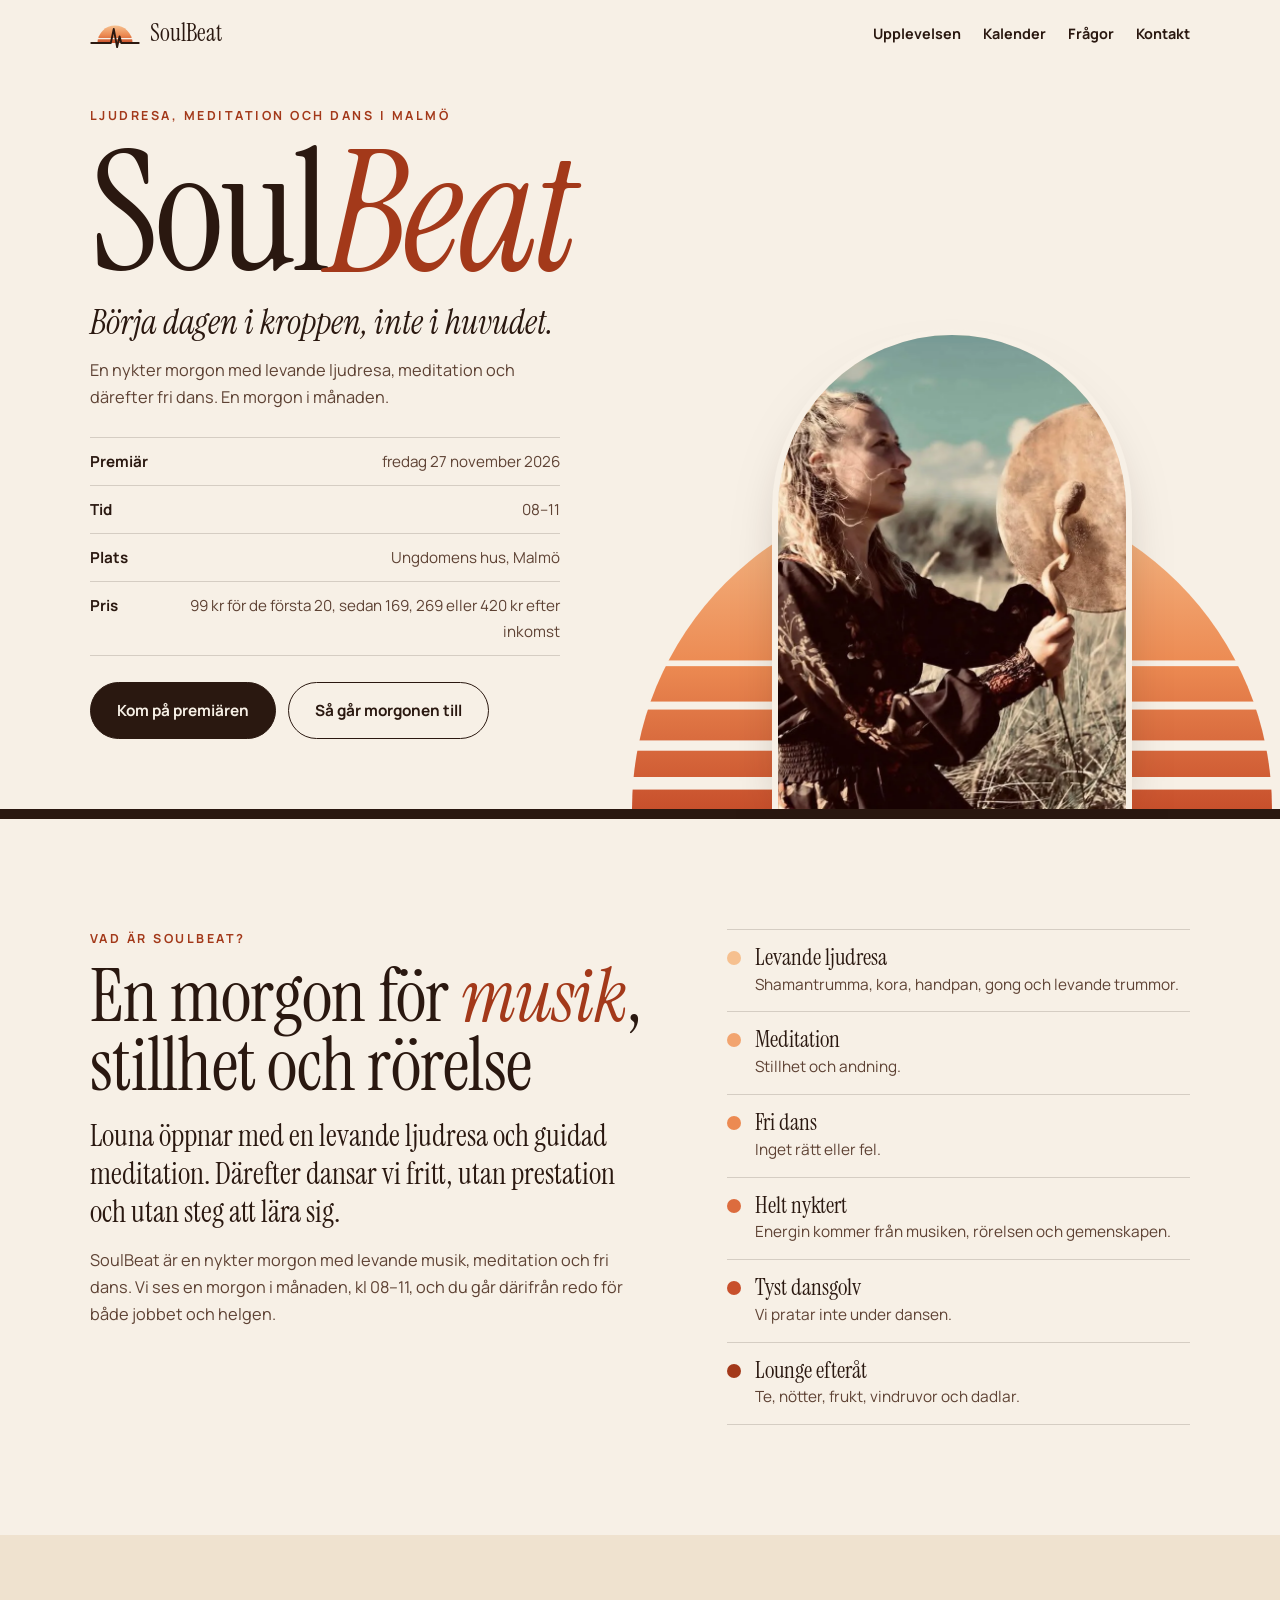
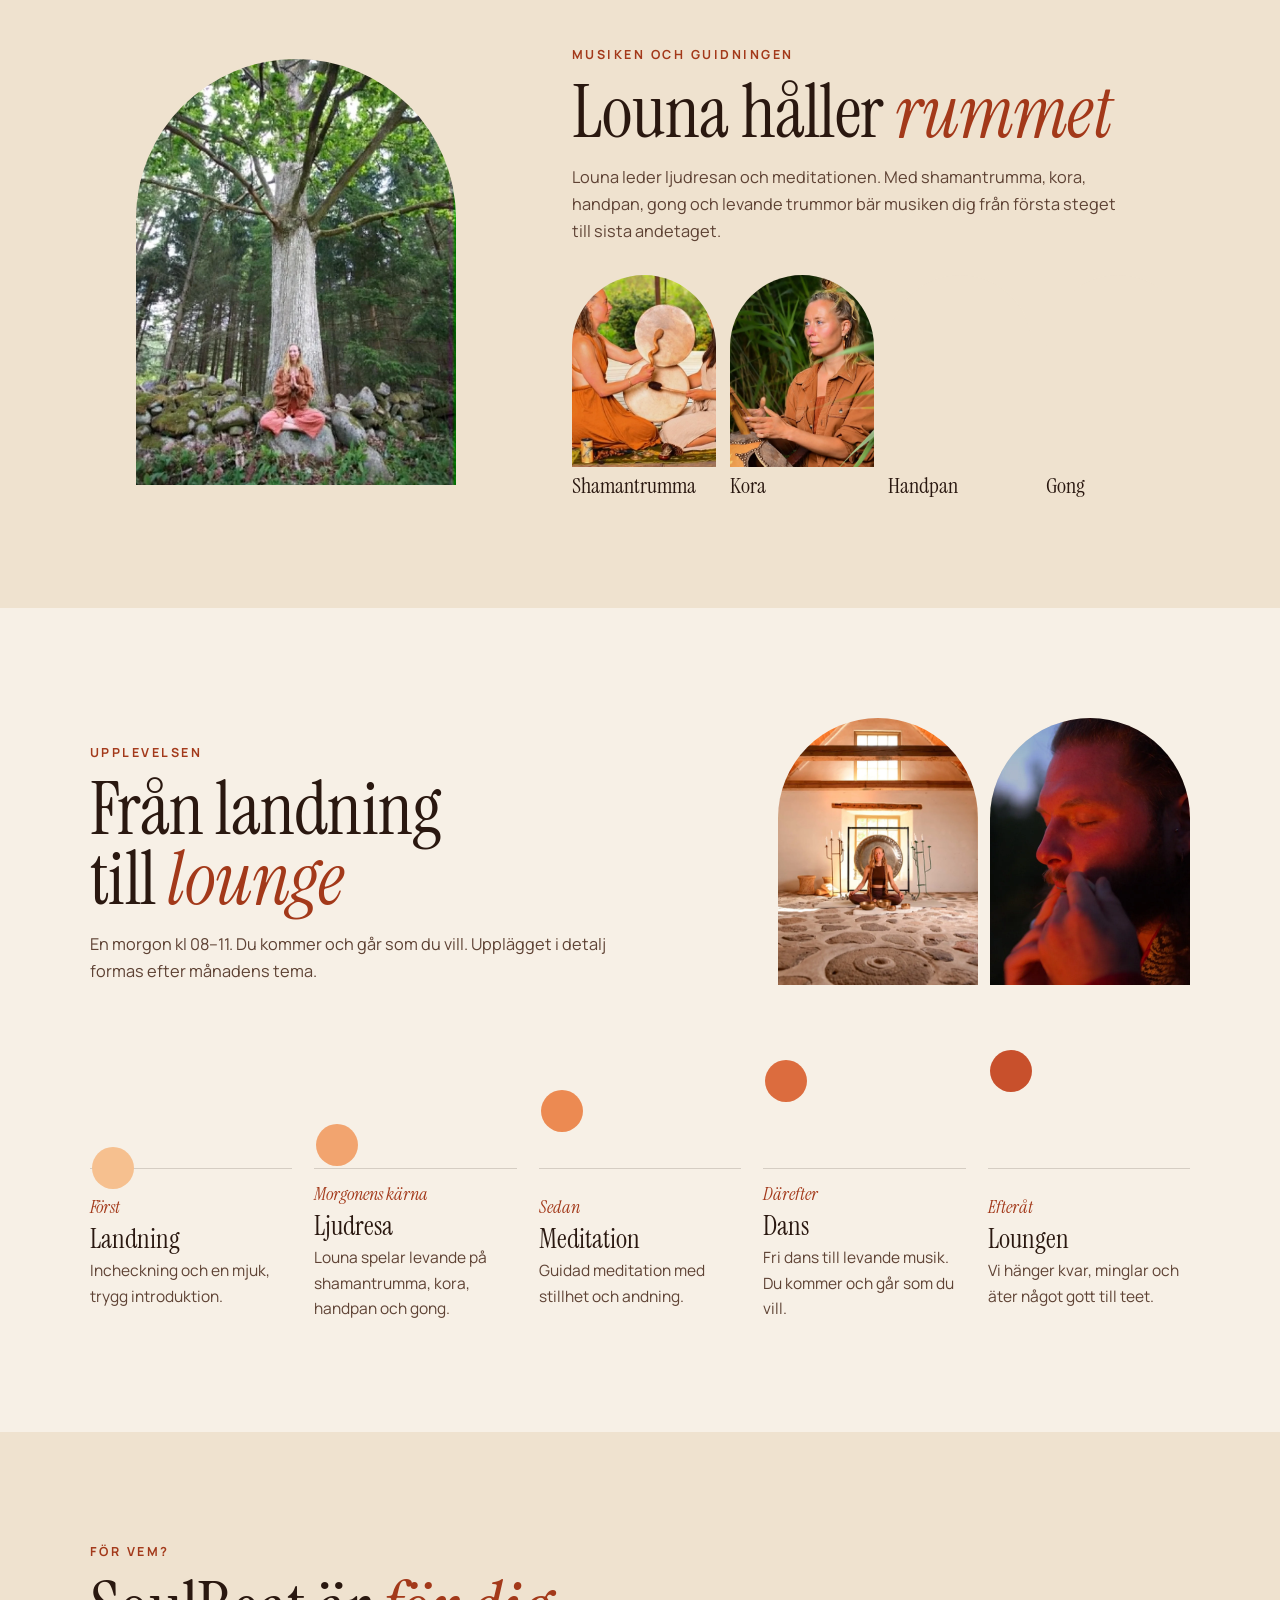
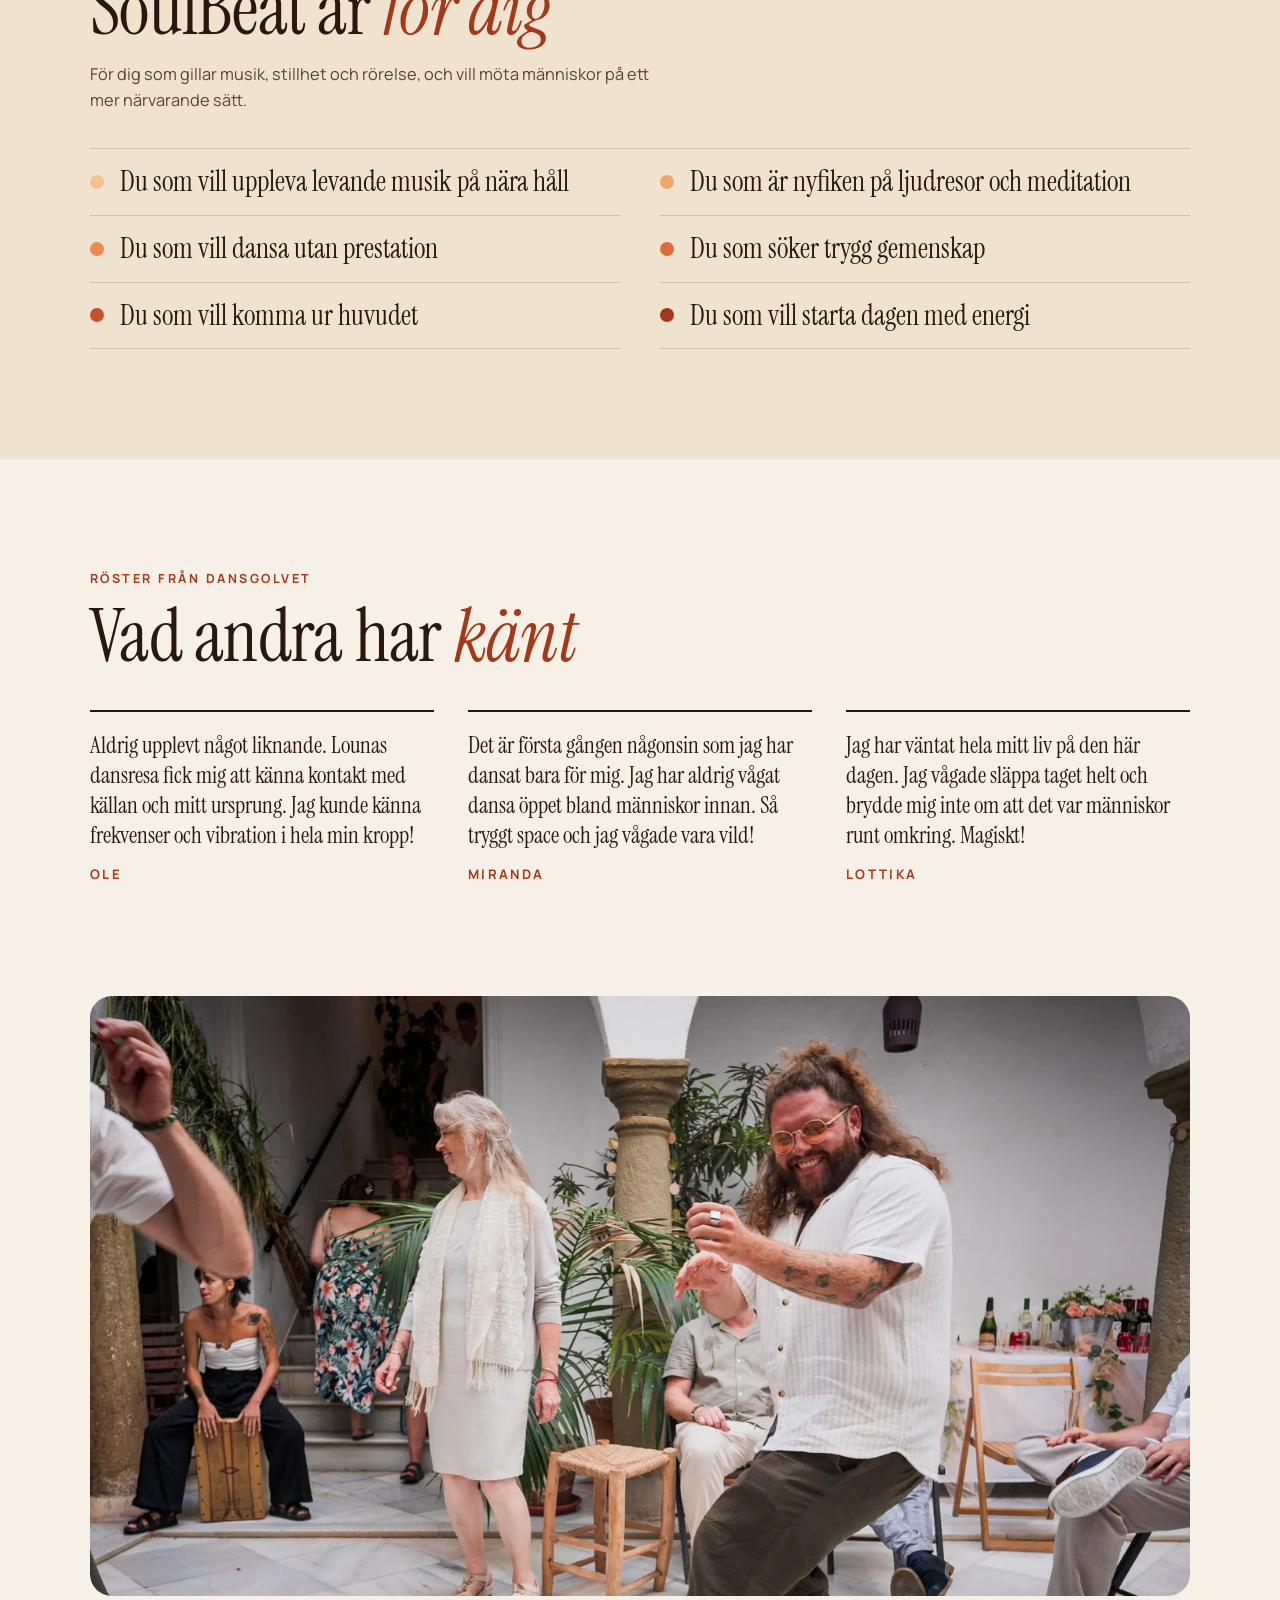
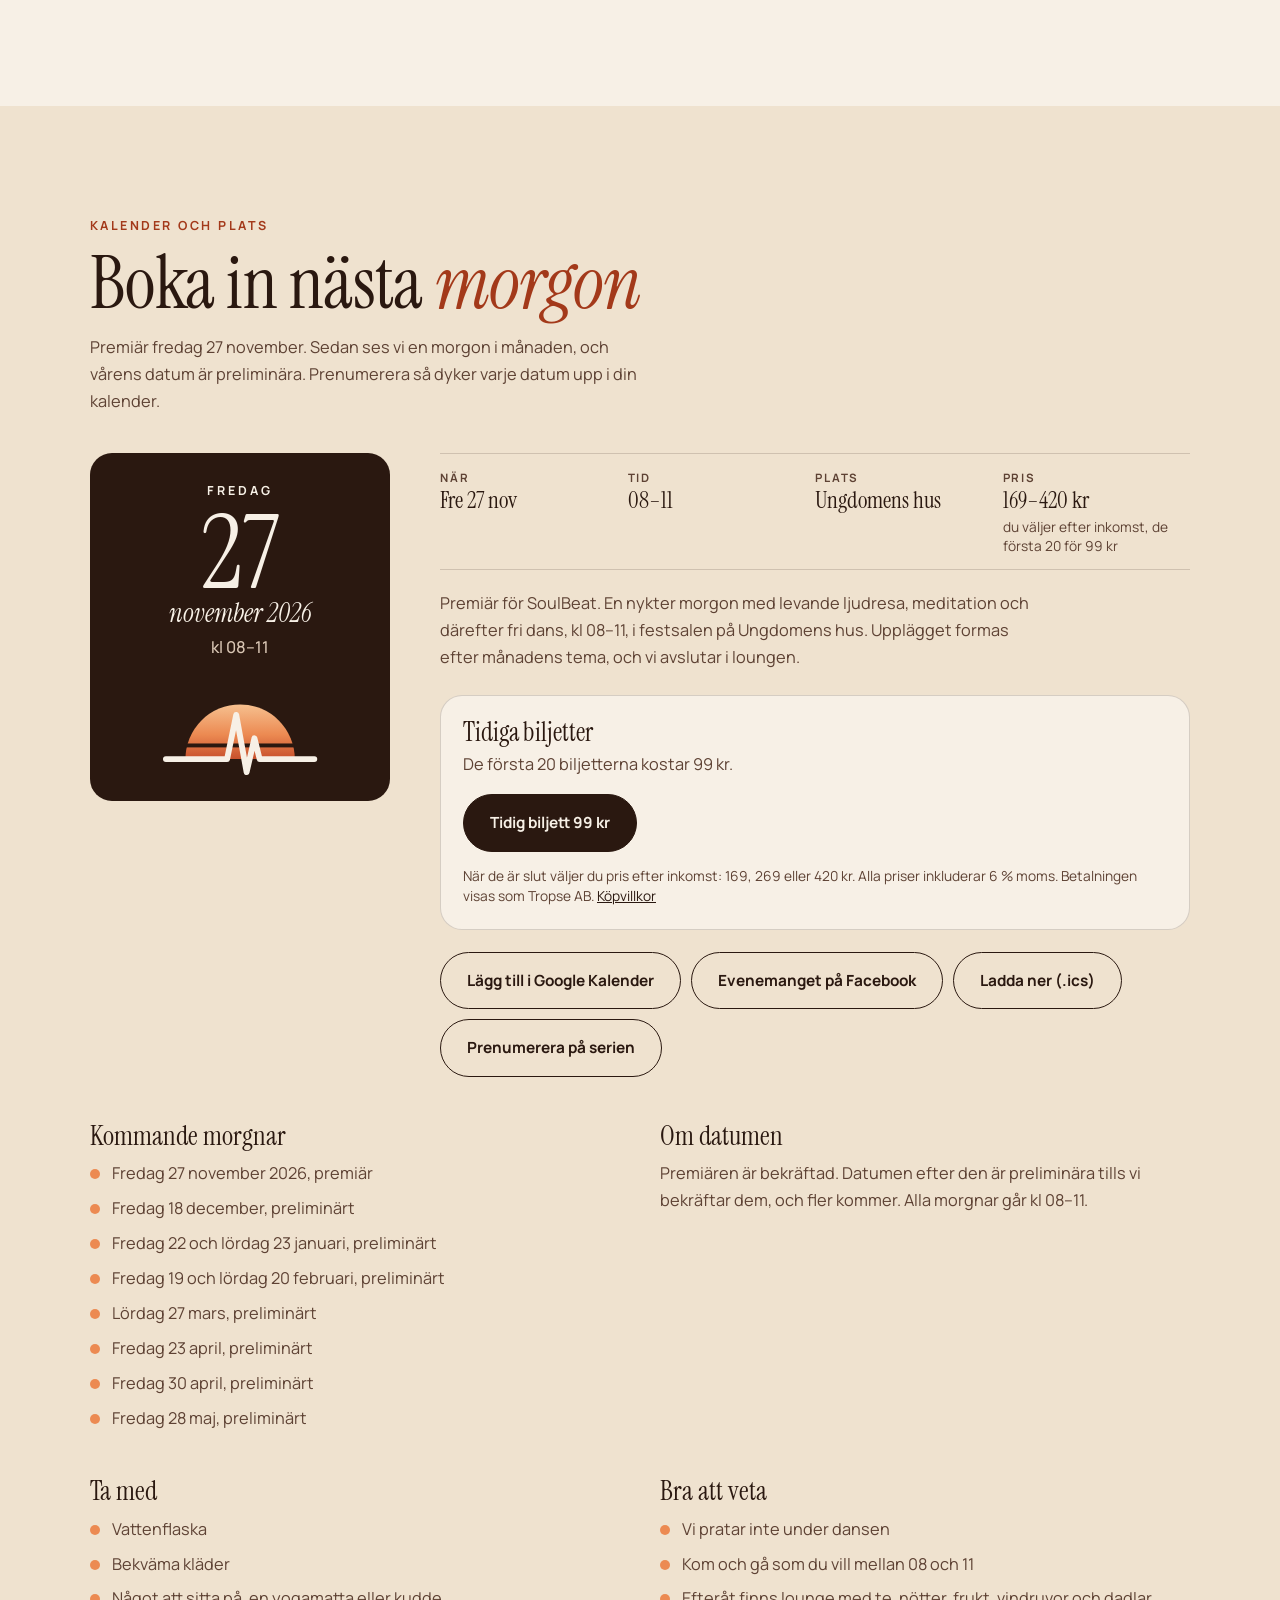
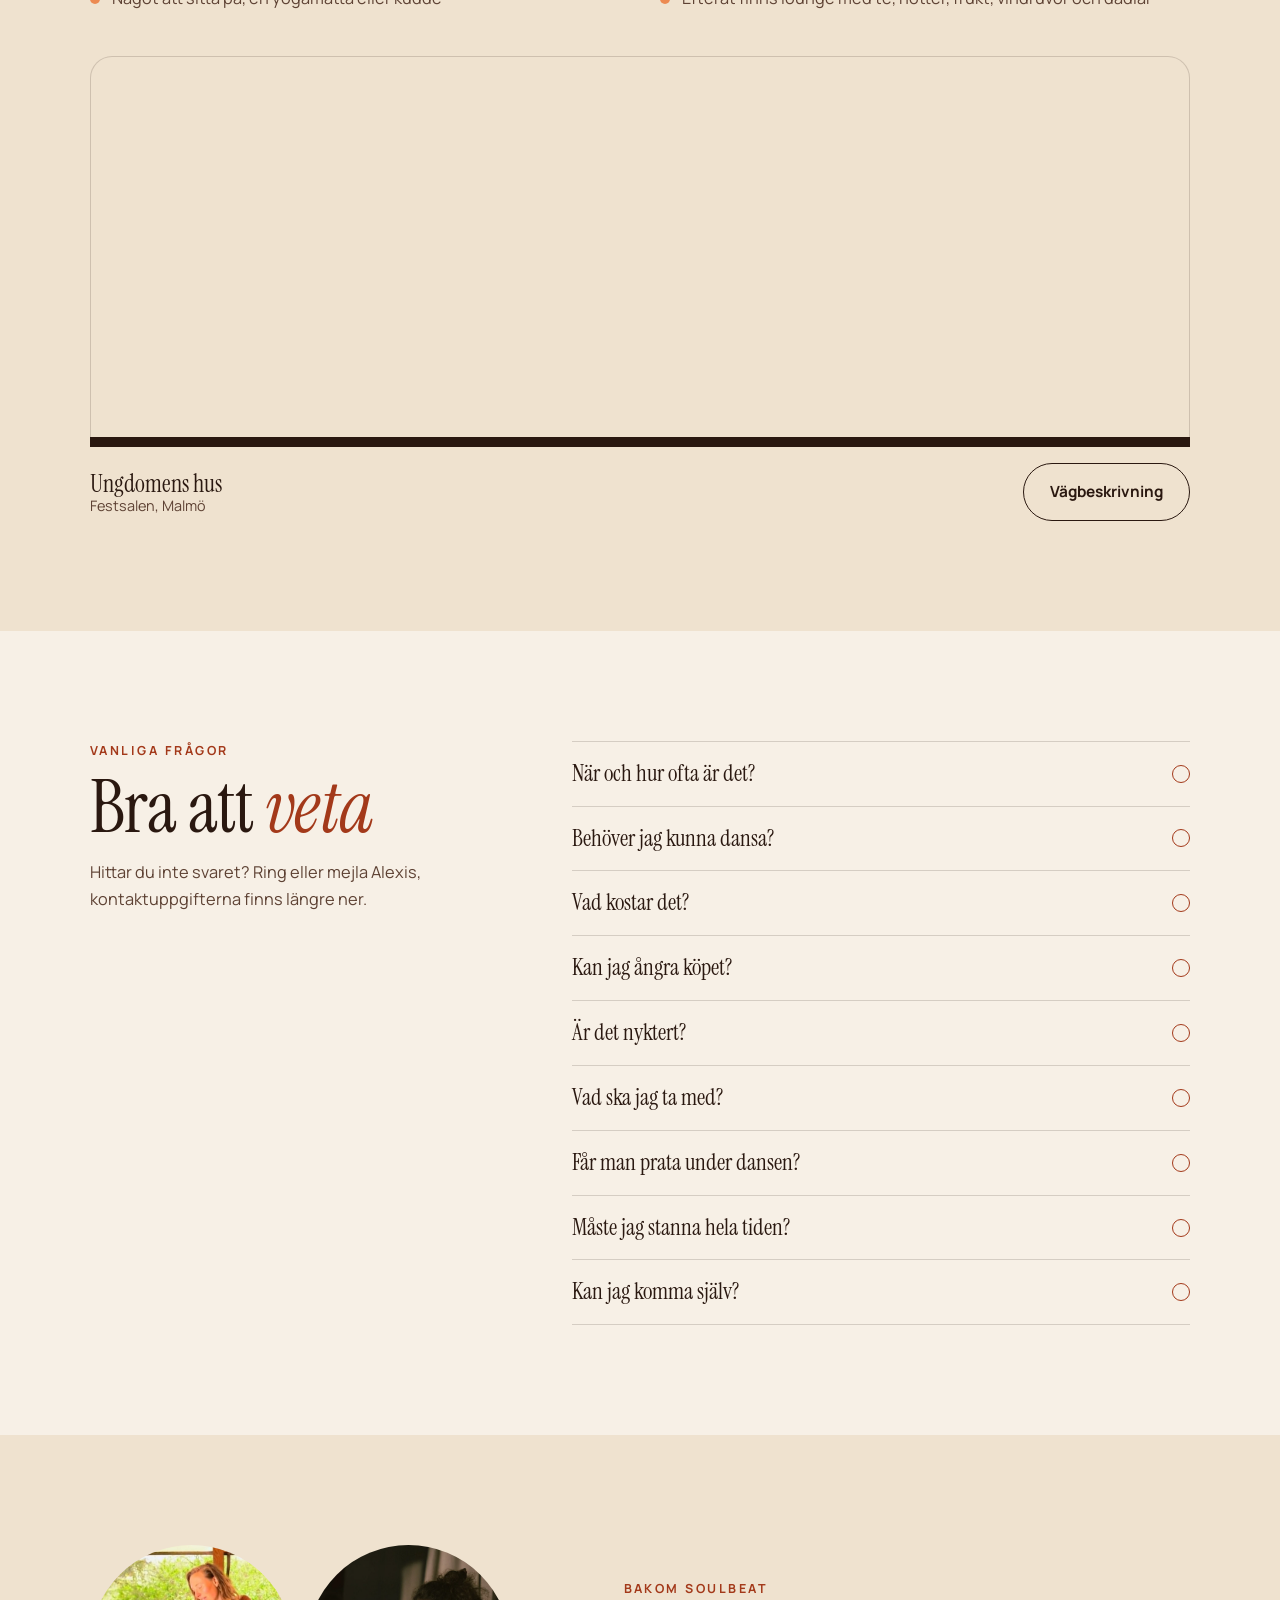
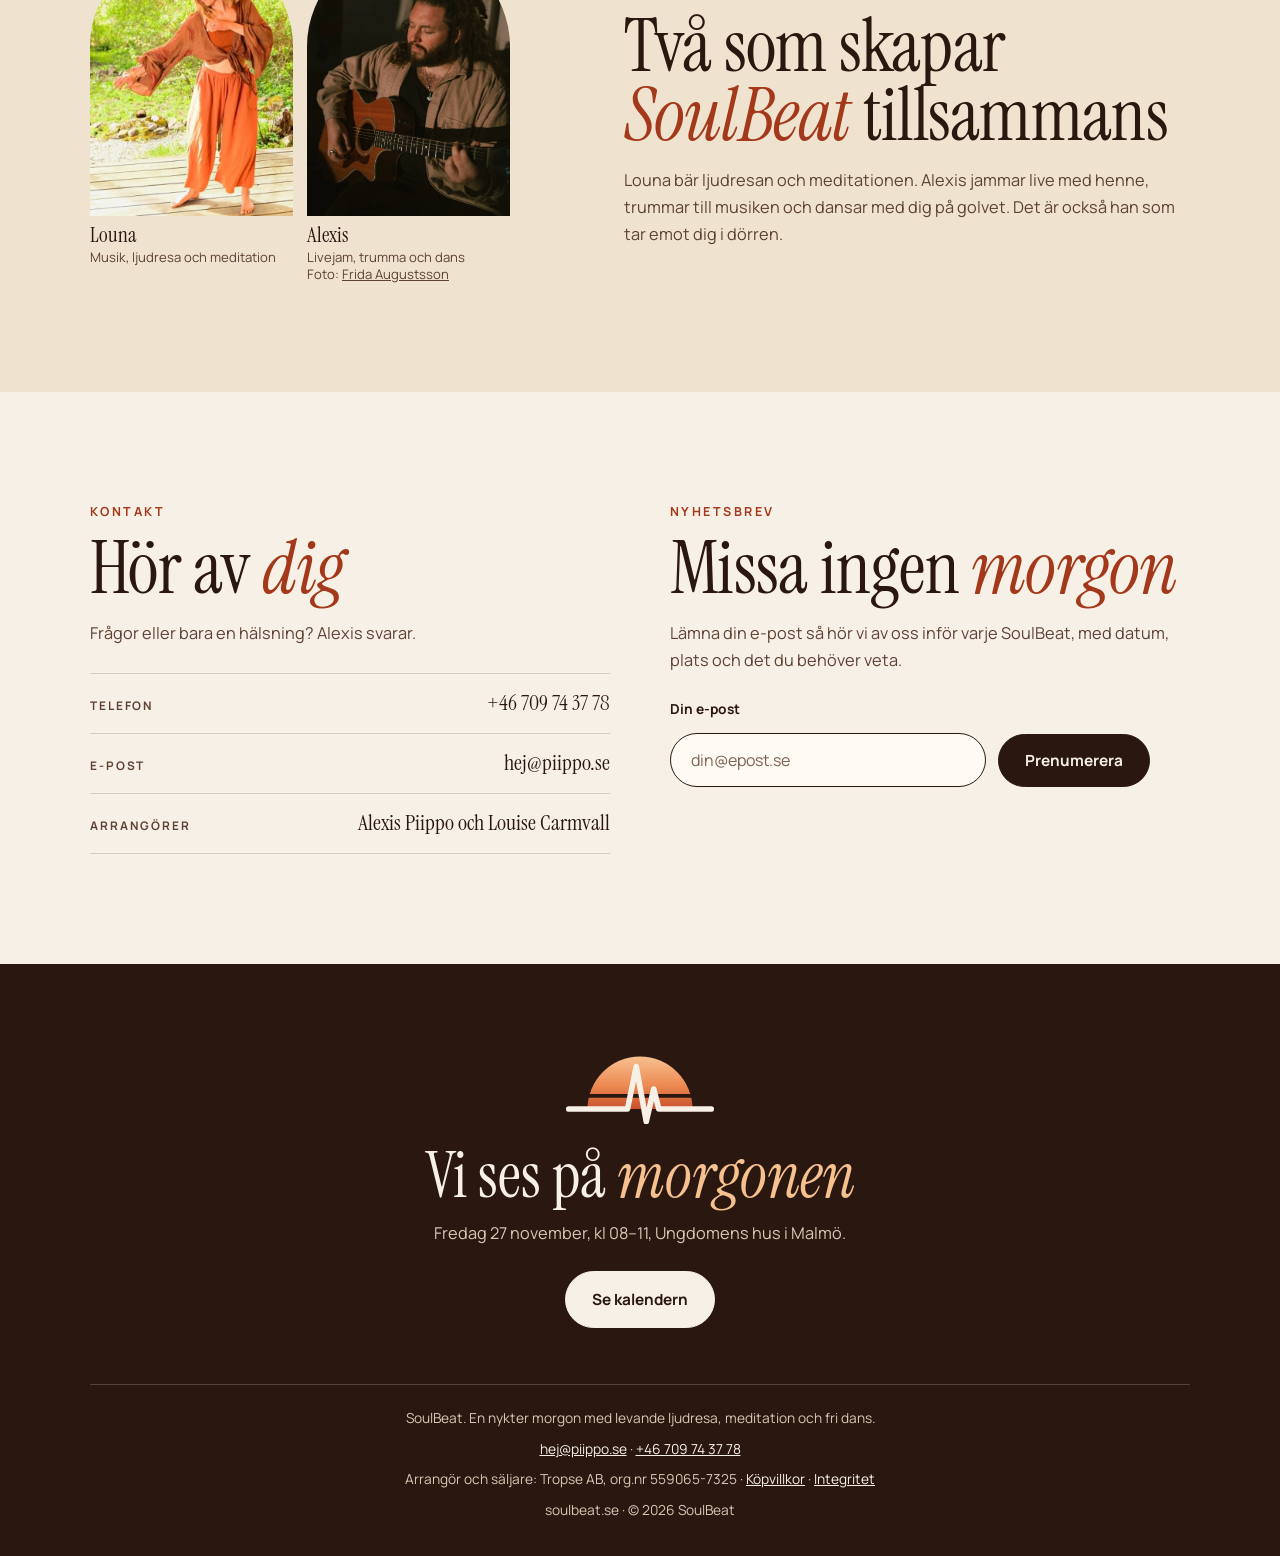
==== index.html @ 3b11e965 "Biljetter: tidig biljett 99 kr i stället för 77 kr, och ankaret #biljetter - Ny Stripe-länk för 99 k" ====
<!DOCTYPE html>
<html lang="sv">
<head>
<meta charset="UTF-8" />
<meta name="viewport" content="width=device-width, initial-scale=1.0" />
<title>SoulBeat – ljudresa, meditation och dans i Malmö</title>
<meta name="description" content="SoulBeat är en nykter morgon på Ungdomens hus i Malmö: en levande ljudresa med Louna, meditation och därefter fri dans. En morgon i månaden, kl 08–11. Premiär fredag 27 november 2026. Du väljer pris efter inkomst." />
<meta property="og:title" content="SoulBeat – ljudresa, meditation och dans i Malmö" />
<meta property="og:description" content="En nykter morgon med levande ljudresa, meditation och därefter fri dans. En morgon i månaden, kl 08–11. Premiär 27 november." />
<meta property="og:type" content="website" />
<meta property="og:url" content="https://soulbeat.se/" />
<meta property="og:locale" content="sv_SE" />
<meta property="og:site_name" content="SoulBeat" />
<meta property="og:image" content="https://soulbeat.se/bilder/og-soulbeat.jpg" />
<meta property="og:image:width" content="960" />
<meta property="og:image:height" content="504" />
<meta property="og:image:alt" content="Louna spelar shamantrumma i ett fält" />
<meta name="twitter:card" content="summary_large_image" />
<meta name="theme-color" content="#f7f0e6" />
<link rel="canonical" href="https://soulbeat.se/" />
<link rel="icon" type="image/svg+xml" href="favicon.svg" />

<link rel="preconnect" href="https://fonts.googleapis.com" />
<link rel="preconnect" href="https://fonts.gstatic.com" crossorigin />
<link href="https://fonts.googleapis.com/css2?family=Instrument+Serif:ital@0;1&family=Manrope:wght@400;500;700&display=swap" rel="stylesheet" />

<style>
  /* =========================================================
     SoulBeat — Gryning. Ljus morgon, solen går upp under förmiddagen.
     Rubriker: Instrument Serif. Brödtext: Manrope. Mobile first.
     Märket "Solpuls": horisonten slår ett hjärtslag upp genom solen.
     Bilder visas aldrig större än de håller (se REDESIGN-BRIEF).
     ========================================================= */
  :root {
    --bg: #f7f0e6;
    --bg-2: #efe2cf;
    --ink: #2a1810;
    --muted: #5e4234;
    --rust: #a3391a;
    --sun-1: #f6c08f;
    --sun-2: #ec8a52;
    --sun-3: #c8502c;
    --cream-on-ink: #f7f0e6;
    --muted-on-ink: #d9c6b4;
    --line: rgba(42,24,16,.16);
    --maxw: 1180px;
  }
  * { box-sizing: border-box; margin: 0; padding: 0; }
  html { -webkit-text-size-adjust: 100%; scroll-behavior: smooth; }
  @media (prefers-reduced-motion: reduce) { html { scroll-behavior: auto; } }
  body { background: var(--bg); color: var(--ink); font-family: "Manrope", system-ui, sans-serif;
    font-size: 1.02rem; line-height: 1.65; -webkit-font-smoothing: antialiased; overflow-x: hidden; }
  img { display: block; max-width: 100%; }
  a { color: inherit; }
  :focus-visible { outline: 2px solid var(--rust); outline-offset: 3px; }
  .wrap { max-width: var(--maxw); margin: 0 auto; padding: 0 20px; }

  .kicker { font-size: .78rem; letter-spacing: .2em; text-transform: uppercase; font-weight: 700; color: var(--rust); }
  .h2 { font-family: "Instrument Serif", Georgia, serif; font-weight: 400; font-size: clamp(2.6rem, 11vw, 4.6rem);
    line-height: .95; letter-spacing: -.01em; margin-top: 12px; }
  .h2 i { color: var(--rust); }
  .lead { color: var(--muted); max-width: 560px; margin-top: 16px; }
  .lead.big { font-family: "Instrument Serif", serif; font-size: clamp(1.45rem, 5.6vw, 1.9rem); line-height: 1.25; color: var(--ink); }
  .pad { padding: 76px 0; }
  .alt { background: var(--bg-2); }
  .nw { white-space: nowrap; }

  .btn { display: inline-flex; align-items: center; justify-content: center; padding: 15px 26px; border-radius: 999px;
    font-weight: 700; font-size: .96rem; text-decoration: none; text-align: center; border: 1.5px solid var(--ink);
    font-family: inherit; cursor: pointer; transition: background .15s ease, color .15s ease; }
  .btn-main { background: var(--ink); color: var(--bg); }
  .btn-main:hover { background: var(--rust); border-color: var(--rust); }
  .btn-line { background: transparent; color: var(--ink); }
  .btn-line:hover { background: var(--bg-2); }
  .alt .btn-line:hover { background: var(--bg); }
  .ctas { display: flex; flex-wrap: wrap; gap: 12px; margin-top: 26px; }

  .arch { border-radius: 999px 999px 0 0; overflow: hidden; background: var(--bg-2); }
  .arch img { width: 100%; height: 100%; object-fit: cover; }
  .sun-dot { display: inline-block; width: 14px; height: 14px; border-radius: 50%; flex: none; background: var(--sun-2); }

  /* ============ NAV ============ */
  .nav { display: flex; align-items: center; justify-content: space-between; gap: 16px; padding: 18px 0; }
  .logo { display: flex; align-items: center; gap: 10px; text-decoration: none; font-family: "Instrument Serif", serif; font-size: 1.5rem; line-height: 1; }
  .logo svg { width: 50px; height: auto; }
  .nav ul { list-style: none; display: flex; gap: 22px; }
  .nav li { display: none; }
  .nav li.keep { display: block; }
  .nav ul a { font-size: .9rem; font-weight: 700; text-decoration: none; border-bottom: 1.5px solid transparent; padding-bottom: 2px; }
  .nav ul a:hover, .nav li.keep a { border-bottom-color: var(--rust); }

  /* ============ HERO ============ */
  .hero { overflow: hidden; }
  .hero-grid { display: grid; gap: 30px; padding: 22px 0 0; }
  .wordmark { font-family: "Instrument Serif", serif; font-weight: 400; font-size: clamp(4.6rem, 24vw, 10.5rem);
    line-height: .86; letter-spacing: -.02em; margin: 14px 0 18px; }
  .wordmark i { color: var(--rust); }
  .tagline { font-family: "Instrument Serif", serif; font-style: italic; font-size: clamp(1.45rem, 6vw, 2.1rem); line-height: 1.2; max-width: 520px; }
  .intro { color: var(--muted); max-width: 470px; margin-top: 14px; }
  .facts { list-style: none; margin-top: 26px; border-top: 1px solid var(--line); max-width: 470px; }
  .facts li { display: flex; justify-content: space-between; gap: 16px; padding: 11px 0; border-bottom: 1px solid var(--line); font-size: .95rem; }
  .facts b { font-weight: 700; }
  .facts span { color: var(--muted); text-align: right; }
  .hero-art { position: relative; display: grid; place-items: end center; padding-top: 10px; }
  .sun { position: absolute; left: 50%; bottom: 0; width: 150%; max-width: 640px; transform: translateX(-50%); }
  .hero-arch { position: relative; width: min(280px, 74%); aspect-ratio: 3/4; border: 6px solid var(--bg); border-bottom: 0;
    box-shadow: 0 30px 60px -30px rgba(42,24,16,.5); }
  .hero-arch img { object-position: 40% 40%; }
  .horizon { height: 10px; background: var(--ink); }

  /* ============ OM ============ */
  .om-grid { display: grid; gap: 34px; }
  .pillars { list-style: none; border-top: 1px solid var(--line); }
  .pillars li { display: flex; gap: 14px; align-items: baseline; padding: 14px 0; border-bottom: 1px solid var(--line); }
  .pillars b { display: block; font-family: "Instrument Serif", serif; font-weight: 400; font-size: 1.45rem; line-height: 1.15; }
  .pillars .t { color: var(--muted); font-size: .96rem; }

  /* ============ LOUNA ============ */
  .louna-grid { display: grid; gap: 34px; align-items: center; }
  .louna-photo { width: min(280px, 78%); aspect-ratio: 3/4; }
  .louna-photo img { object-position: 50% 70%; }
  .instr { list-style: none; display: grid; grid-template-columns: repeat(2, 1fr); gap: 18px 14px; margin-top: 30px; }
  .instr li { display: grid; gap: 8px; align-content: start; }
  .instr .arch { aspect-ratio: 3/4; width: 100%; max-width: 150px; }
  .instr .name { font-family: "Instrument Serif", serif; font-size: 1.35rem; line-height: 1.1; }

  /* ============ UPPLEVELSEN ============ */
  .exp-top { display: grid; gap: 26px; align-items: end; }
  .small-arch { width: 170px; aspect-ratio: 3/4; }
  .exp-photos { display: flex; gap: 12px; align-items: end; }
  .exp-photos .small-arch { width: 150px; }
  .day { list-style: none; margin-top: 44px; }
  .day li { display: grid; grid-template-columns: 58px 1fr; gap: 16px; padding: 18px 0; border-top: 1px solid var(--line); }
  .dot { width: 46px; height: 46px; position: relative; }
  .dot svg { width: 46px; height: 46px; display: block; }
  .step { font-family: "Instrument Serif", serif; font-style: italic; font-size: 1.15rem; color: var(--rust); }
  .day h3 { font-family: "Instrument Serif", serif; font-weight: 400; font-size: 1.7rem; line-height: 1.1; margin: 2px 0 4px; }
  .day p { color: var(--muted); font-size: .97rem; }

  /* ============ FÖR VEM ============ */
  .who { list-style: none; margin-top: 34px; border-top: 1px solid var(--line); }
  .who li { display: flex; align-items: center; gap: 16px; padding: 16px 0; border-bottom: 1px solid var(--line);
    font-family: "Instrument Serif", serif; font-size: clamp(1.35rem, 5.4vw, 1.75rem); line-height: 1.2; }
  .who li:nth-child(1) .sun-dot { background: var(--sun-1); }
  .who li:nth-child(2) .sun-dot { background: #f2a46f; }
  .who li:nth-child(3) .sun-dot { background: var(--sun-2); }
  .who li:nth-child(4) .sun-dot { background: #dc6c3e; }
  .who li:nth-child(5) .sun-dot { background: var(--sun-3); }
  .who li:nth-child(6) .sun-dot { background: var(--rust); }

  /* ============ RÖSTER ============ */
  .quotes { display: grid; gap: 30px; margin-top: 38px; }
  .quote { border-top: 2px solid var(--ink); padding-top: 18px; }
  .quote blockquote { font-family: "Instrument Serif", serif; font-size: 1.45rem; line-height: 1.3; }
  .quote figcaption { margin-top: 14px; font-size: .82rem; font-weight: 700; letter-spacing: .18em; text-transform: uppercase; color: var(--rust); }

  /* ============ BAND (enda skarpa bilden, visas högst 1100 px bred) ============ */
  .band { height: 62vw; max-height: 600px; min-height: 240px; overflow: hidden; border-radius: 22px; margin-bottom: 76px; }
  .band img { width: 100%; height: 100%; object-fit: cover; object-position: 62% 12%; }

  /* ============ KALENDER ============ */
  .cal { display: grid; gap: 28px; margin-top: 38px; }
  .datecard { background: var(--ink); color: var(--cream-on-ink); border-radius: 22px; overflow: hidden;
    padding: 28px 24px 0; text-align: center; }
  .datecard .dow { font-size: .78rem; font-weight: 700; letter-spacing: .24em; text-transform: uppercase; }
  .datecard .day-n { font-family: "Instrument Serif", serif; font-size: 6.4rem; line-height: .9; margin-top: 6px; }
  .datecard .mon { font-family: "Instrument Serif", serif; font-style: italic; font-size: 1.6rem; line-height: 1.1; }
  .datecard .tm { margin-top: 6px; color: var(--muted-on-ink); font-weight: 500; }
  .datecard svg { display: block; width: 62%; max-width: 190px; height: auto; margin: 20px auto 26px; }
  .ev-facts { list-style: none; display: grid; grid-template-columns: 1fr 1fr; border-top: 1px solid var(--line); }
  .ev-facts li { padding: 14px 12px 14px 0; border-bottom: 1px solid var(--line); }
  .ev-facts small { display: block; font-size: .72rem; font-weight: 700; letter-spacing: .16em; text-transform: uppercase; color: var(--muted); }
  .ev-facts strong { font-family: "Instrument Serif", serif; font-weight: 400; font-size: 1.45rem; line-height: 1.15; }
  .ev-facts span { display: block; font-size: .86rem; line-height: 1.35; color: var(--muted); margin-top: 2px; }
  .cal-text { color: var(--muted); margin-top: 20px; max-width: 600px; }
  .cal-actions { display: grid; gap: 10px; margin-top: 22px; }

  /* Biljetter: två färdiga block. Läget styrs av data-biljetter på <body>. */
  body[data-biljetter="tidig"] .tix-ordinarie,
  body[data-biljetter="ordinarie"] .tix-tidig { display: none; }
  .tix { margin-top: 24px; padding: 22px; border-radius: 22px; background: var(--bg); border: 1px solid var(--line); }
  .tix-head { font-family: "Instrument Serif", serif; font-size: 1.6rem; line-height: 1.15; }
  .tix-sub { color: var(--muted); margin-top: 4px; }
  .tix-btns { display: grid; gap: 10px; margin-top: 16px; }
  .tix-note { color: var(--muted); font-size: .86rem; line-height: 1.5; margin-top: 14px; }
  .tix-note a, .faq .tix-note a { color: var(--ink); }
  #biljetter { scroll-margin-top: 16px; }
  .faq .tix { margin: 0 0 20px; max-width: 640px; }
  .faq .tix p { padding: 0; }
  .faq .tix-btns:first-child { margin-top: 0; }
  .bring { display: grid; gap: 26px; margin-top: 44px; }
  .bring h3 { font-family: "Instrument Serif", serif; font-weight: 400; font-size: 1.7rem; line-height: 1.1; margin-bottom: 10px; }
  .bring ul { list-style: none; display: grid; gap: 8px; }
  .bring li { display: flex; gap: 12px; align-items: baseline; color: var(--muted); }
  .bring li .sun-dot { width: 10px; height: 10px; }
  .map { margin-top: 44px; border-radius: 22px 22px 0 0; overflow: hidden; border: 1px solid var(--line); border-bottom: 0; }
  .map iframe { display: block; width: 100%; height: 300px; border: 0; }
  .map-cap { display: flex; flex-wrap: wrap; justify-content: space-between; align-items: center; gap: 14px; padding: 16px 0 0;
    border-top: 10px solid var(--ink); }
  .place { font-family: "Instrument Serif", serif; font-size: 1.5rem; line-height: 1.15; }
  .place small { display: block; font-family: "Manrope", sans-serif; font-size: .9rem; color: var(--muted); }

  /* ============ FAQ ============ */
  .faq { margin-top: 34px; max-width: 780px; border-top: 1px solid var(--line); }
  details { border-bottom: 1px solid var(--line); }
  summary { list-style: none; cursor: pointer; display: flex; justify-content: space-between; align-items: center; gap: 16px;
    padding: 18px 0; font-family: "Instrument Serif", serif; font-size: 1.45rem; line-height: 1.2; }
  summary::-webkit-details-marker { display: none; }
  summary::after { content: ""; flex: none; width: 16px; height: 16px; border-radius: 50%; border: 1.5px solid var(--rust);
    transition: background .15s ease; }
  details[open] summary::after { background: var(--sun-2); border-color: var(--sun-2); }
  details p { color: var(--muted); padding: 0 0 20px; max-width: 640px; }

  /* ============ BAKOM ============ */
  .team { display: grid; gap: 34px; align-items: center; }
  .team-photos { display: grid; grid-template-columns: 1fr 1fr; gap: 14px; max-width: 420px; }
  .team-photos figure { display: grid; gap: 8px; align-content: start; }
  .team-photos .arch { aspect-ratio: 3/4; }
  .team-photos figcaption { font-family: "Instrument Serif", serif; font-size: 1.3rem; line-height: 1.1; }
  .team-photos figcaption span { display: block; font-family: "Manrope", sans-serif; font-size: .82rem; color: var(--muted); margin-top: 3px; }

  /* ============ KONTAKT + NYHETSBREV ============ */
  .contact-grid { display: grid; gap: 64px; }
  .contact { list-style: none; margin-top: 26px; border-top: 1px solid var(--line); }
  .contact li { border-bottom: 1px solid var(--line); }
  .contact a, .contact div { display: flex; justify-content: space-between; align-items: baseline; gap: 16px; padding: 16px 0; text-decoration: none; }
  .contact small { font-size: .74rem; font-weight: 700; letter-spacing: .16em; text-transform: uppercase; color: var(--muted); }
  .contact span { font-family: "Instrument Serif", serif; font-size: 1.4rem; line-height: 1.2; text-align: right; overflow-wrap: anywhere; }
  .contact a:hover span { color: var(--rust); }
  .nl-form { display: grid; gap: 12px; margin-top: 24px; max-width: 480px; }
  .nl-form .email-label { font-size: .86rem; font-weight: 700; }
  .nl-form input[type=email] { width: 100%; padding: 15px 20px; border-radius: 999px; border: 1.5px solid var(--ink);
    background: #fffaf3; color: var(--ink); font-size: 1rem; font-family: inherit; }
  .nl-form input[type=email]::placeholder { color: #7d6152; }
  .nl-form .hp { position: absolute; left: -9999px; width: 1px; height: 1px; overflow: hidden; }

  /* ============ FOOTER ============ */
  footer { background: var(--ink); color: var(--cream-on-ink); padding: 70px 0 34px; overflow: hidden; }
  .foot-cta { text-align: center; }
  .foot-cta svg { width: 150px; height: auto; margin: 0 auto 20px; display: block; }
  .foot-cta h2 { font-family: "Instrument Serif", serif; font-weight: 400; font-size: clamp(2.4rem, 10vw, 4rem); line-height: 1; }
  .foot-cta h2 i { color: var(--sun-1); }
  .foot-cta p { color: var(--muted-on-ink); margin-top: 12px; }
  .foot-cta .btn { margin-top: 24px; background: var(--cream-on-ink); color: var(--ink); border-color: var(--cream-on-ink); }
  .foot-cta .btn:hover { background: var(--sun-1); border-color: var(--sun-1); }
  .foot-bottom { margin-top: 56px; padding-top: 22px; border-top: 1px solid rgba(247,240,230,.2); display: grid; gap: 8px;
    text-align: center; color: var(--muted-on-ink); font-size: .86rem; }
  .foot-bottom a { color: var(--cream-on-ink); }

  /* ============ ≥ 760px ============ */
  @media (min-width: 760px) {
    .wrap { padding: 0 40px; }
    .pad { padding: 110px 0; }
    .band { margin-bottom: 110px; }
    .nav li { display: block; }
    .nav li.keep a { border-bottom-color: transparent; }
    .nav li.keep a:hover { border-bottom-color: var(--rust); }
    .instr { grid-template-columns: repeat(4, 1fr); }
    .quotes { grid-template-columns: repeat(3, 1fr); gap: 34px; }
    .who { display: grid; grid-template-columns: 1fr 1fr; column-gap: 40px; }
    .ev-facts { grid-template-columns: repeat(4, 1fr); }
    .cal-actions { display: flex; flex-wrap: wrap; }
    .tix-btns { display: flex; flex-wrap: wrap; }
    .bring { grid-template-columns: 1fr 1fr; gap: 40px; }
    .map iframe { height: 380px; }
    .contact-grid { grid-template-columns: 1fr 1fr; gap: 60px; }
    .nl-form { grid-template-columns: 1fr auto; align-items: end; }
    .nl-form .email-label { grid-column: 1 / -1; }
  }
  @media (min-width: 960px) {
    .hero-grid { grid-template-columns: 1.1fr .9fr; align-items: end; gap: 40px; padding-top: 40px; }
    .hero-text { padding-bottom: 70px; position: relative; z-index: 1; }
    .hero-art { min-height: 600px; }
    .sun { width: 640px; }
    .hero-arch { width: 360px; }
    .om-grid { grid-template-columns: 1.1fr .9fr; gap: 70px; align-items: start; }
    .louna-grid { grid-template-columns: .8fr 1.2fr; gap: 70px; }
    .louna-photo { width: 320px; justify-self: center; }
    .exp-top { grid-template-columns: 1fr auto; }
    .small-arch { width: 220px; }
    .exp-photos .small-arch { width: 200px; }
    .day { display: grid; grid-template-columns: repeat(5, 1fr); gap: 22px; margin-top: 64px; }
    .day li { grid-template-columns: 1fr; border-top: 0; padding: 0; gap: 10px; }
    .dot { height: 120px; width: 100%; border-bottom: 1px solid var(--line); }
    .dot svg { position: absolute; left: 0; }
    .day li:nth-child(1) .dot svg { bottom: -23px; }
    .day li:nth-child(2) .dot svg { bottom: 0; }
    .day li:nth-child(3) .dot svg { bottom: 34px; }
    .day li:nth-child(4) .dot svg { bottom: 64px; }
    .day li:nth-child(5) .dot svg { bottom: 74px; }
    .cal { grid-template-columns: 300px 1fr; gap: 50px; align-items: start; }
    .team { grid-template-columns: .9fr 1.1fr; gap: 70px; }
    .faq-grid { display: grid; grid-template-columns: .8fr 1.2fr; gap: 70px; align-items: start; }
    .faq-grid .faq { margin-top: 0; }
  }
</style>
</head>
<!-- Biljettläge: "tidig" visar knappen för 99 kr. När de 20 tidiga är sålda, ändra till "ordinarie" (169, 269 och 420 kr). -->
<body data-biljetter="tidig">

<!-- ===== HERO ===== -->
<header class="hero" id="top">
  <div class="wrap">
    <nav class="nav" aria-label="Huvudmeny">
      <a class="logo" href="#top" aria-label="SoulBeat, till början av sidan">
        <svg viewBox="0 0 120 72" aria-hidden="true"><defs><linearGradient id="lg-nav" x1="0" y1="0" x2="0" y2="1"><stop offset="0" stop-color="#f6c08f"/><stop offset=".55" stop-color="#ec8a52"/><stop offset="1" stop-color="#c8502c"/></linearGradient></defs><path d="M18 60 a42 42 0 0 1 84 0 Z" fill="url(#lg-nav)"/><rect x="18" y="48" width="84" height="3" fill="#f7f0e6"/><path d="M3 60 H44 L50 60 L57 26 L65 70 L71 44 L75 60 H117" fill="none" stroke="#2a1810" stroke-width="4.5" stroke-linecap="round" stroke-linejoin="round"/></svg>
        SoulBeat
      </a>
      <ul>
        <li><a href="#upplevelsen">Upplevelsen</a></li>
        <li class="keep"><a href="#kalender">Kalender</a></li>
        <li><a href="#fragor">Frågor</a></li>
        <li><a href="#kontakt">Kontakt</a></li>
      </ul>
    </nav>
    <div class="hero-grid">
      <div class="hero-text">
        <p class="kicker">Ljudresa, meditation och dans i Malmö</p>
        <h1 class="wordmark">Soul<i>Beat</i></h1>
        <p class="tagline">Börja dagen i kroppen, inte i huvudet.</p>
        <p class="intro">En nykter morgon med levande ljudresa, meditation och därefter fri dans. En morgon i månaden.</p>
        <ul class="facts">
          <li><b>Premiär</b><span>fredag 27 november 2026</span></li>
          <li><b>Tid</b><span>08–11</span></li>
          <li><b>Plats</b><span>Ungdomens hus, Malmö</span></li>
          <li><b>Pris</b><span>99 kr för de första 20, sedan 169, 269 eller 420 kr efter inkomst</span></li>
        </ul>
        <div class="ctas">
          <a class="btn btn-main" href="#kalender">Kom på premiären</a>
          <a class="btn btn-line" href="#upplevelsen">Så går morgonen till</a>
        </div>
      </div>
      <div class="hero-art">
        <svg class="sun" viewBox="0 0 560 280" aria-hidden="true">
          <defs><linearGradient id="sg" x1="0" y1="0" x2="0" y2="1"><stop offset="0" stop-color="#f6c08f"/><stop offset=".55" stop-color="#ec8a52"/><stop offset="1" stop-color="#c8502c"/></linearGradient>
          <mask id="sm"><rect width="560" height="280" fill="#fff"/><g fill="#000"><rect y="150" width="560" height="5"/><rect y="186" width="560" height="7"/><rect y="220" width="560" height="9"/><rect y="252" width="560" height="11"/></g></mask></defs>
          <path d="M0 280 a280 280 0 0 1 560 0 Z" fill="url(#sg)" mask="url(#sm)"/>
        </svg>
        <div class="arch hero-arch"><img src="bilder/louna-shamantrumma.webp" alt="Louna spelar shamantrumma i ett fält" width="960" height="960" fetchpriority="high" /></div>
      </div>
    </div>
  </div>
  <div class="horizon"></div>
</header>

<main>

<!-- ===== VAD ÄR SOULBEAT ===== -->
<section class="pad" id="om">
  <div class="wrap om-grid">
    <div>
      <p class="kicker">Vad är SoulBeat?</p>
      <h2 class="h2">En morgon för <i>musik</i>, stillhet och rörelse</h2>
      <p class="lead big">Louna öppnar med en levande ljudresa och guidad meditation. Därefter dansar vi fritt, utan prestation och utan steg att lära sig.</p>
      <p class="lead">SoulBeat är en nykter morgon med levande musik, meditation och fri dans. Vi ses en morgon i månaden, kl <span class="nw">08–11</span>, och du går därifrån redo för både jobbet och helgen.</p>
    </div>
    <ul class="pillars">
      <li><span class="sun-dot" style="background:var(--sun-1)"></span><span><b>Levande ljudresa</b><span class="t">Shamantrumma, kora, handpan, gong och levande trummor.</span></span></li>
      <li><span class="sun-dot" style="background:#f2a46f"></span><span><b>Meditation</b><span class="t">Stillhet och andning.</span></span></li>
      <li><span class="sun-dot" style="background:var(--sun-2)"></span><span><b>Fri dans</b><span class="t">Inget rätt eller fel.</span></span></li>
      <li><span class="sun-dot" style="background:#dc6c3e"></span><span><b>Helt nyktert</b><span class="t">Energin kommer från musiken, rörelsen och gemenskapen.</span></span></li>
      <li><span class="sun-dot" style="background:var(--sun-3)"></span><span><b>Tyst dansgolv</b><span class="t">Vi pratar inte under dansen.</span></span></li>
      <li><span class="sun-dot" style="background:var(--rust)"></span><span><b>Lounge efteråt</b><span class="t">Te, nötter, frukt, vindruvor och dadlar.</span></span></li>
    </ul>
  </div>
</section>

<!-- ===== LOUNA ===== -->
<section class="pad alt" id="louna">
  <div class="wrap louna-grid">
    <div class="arch louna-photo"><img src="bilder/louna-trad-meditation.webp" alt="Louna mediterar under ett stort träd" width="933" height="1400" loading="lazy" decoding="async" /></div>
    <div>
      <p class="kicker">Musiken och guidningen</p>
      <h2 class="h2">Louna håller <i>rummet</i></h2>
      <p class="lead">Louna leder ljudresan och meditationen. Med shamantrumma, kora, handpan, gong och levande trummor bär musiken dig från första steget till sista andetaget.</p>
      <ul class="instr">
        <li><div class="arch"><img src="bilder/louna-ponyo-ramtrummor.webp" alt="Louna spelar trumma" width="1400" height="1120" loading="lazy" decoding="async" style="object-position:30% 50%" /></div><span class="name">Shamantrumma</span></li>
        <li><div class="arch"><img src="bilder/louna-kora.webp" alt="Louna spelar kora omgiven av grönska" width="1304" height="1304" loading="lazy" decoding="async" /></div><span class="name">Kora</span></li>
        <li><div class="arch"><img src="bilder/louna-handpan.webp" alt="Louna spelar handpan i skogen" width="750" height="1334" loading="lazy" decoding="async" style="object-position:50% 65%" /></div><span class="name">Handpan</span></li>
        <li><div class="arch"><img src="bilder/louna-gong-ljus.webp" alt="Louna vid gongen i ett ljust rum" width="933" height="1400" loading="lazy" decoding="async" /></div><span class="name">Gong</span></li>
      </ul>
    </div>
  </div>
</section>

<!-- ===== UPPLEVELSEN ===== -->
<section class="pad" id="upplevelsen">
  <div class="wrap">
    <div class="exp-top">
      <div>
        <p class="kicker">Upplevelsen</p>
        <h2 class="h2">Från landning<br>till <i>lounge</i></h2>
        <p class="lead">En morgon kl <span class="nw">08–11</span>. Du kommer och går som du vill. Upplägget i detalj formas efter månadens tema.</p>
      </div>
      <div class="exp-photos">
        <div class="arch small-arch"><img src="bilder/louna-gong-meditation.webp" alt="Meditation framför gong i ett ljust rum" width="1050" height="1400" loading="lazy" decoding="async" /></div>
        <div class="arch small-arch"><img src="bilder/eld-munharpa.webp" alt="Alexis Piippo spelar munharpa med slutna ögon i eldens sken" width="1600" height="1068" loading="lazy" decoding="async" style="object-position:62% 50%" /></div>
      </div>
    </div>

    <ol class="day">
      <li><div class="dot"><svg viewBox="0 0 46 46" aria-hidden="true"><circle cx="23" cy="23" r="21" fill="#f6c08f"/></svg></div>
        <div><span class="step">Först</span><h3>Landning</h3><p>Incheckning och en mjuk, trygg introduktion.</p></div></li>
      <li><div class="dot"><svg viewBox="0 0 46 46" aria-hidden="true"><circle cx="23" cy="23" r="21" fill="#f2a46f"/></svg></div>
        <div><span class="step">Morgonens kärna</span><h3>Ljudresa</h3><p>Louna spelar levande på shamantrumma, kora, handpan och gong.</p></div></li>
      <li><div class="dot"><svg viewBox="0 0 46 46" aria-hidden="true"><circle cx="23" cy="23" r="21" fill="#ec8a52"/></svg></div>
        <div><span class="step">Sedan</span><h3>Meditation</h3><p>Guidad meditation med stillhet och andning.</p></div></li>
      <li><div class="dot"><svg viewBox="0 0 46 46" aria-hidden="true"><circle cx="23" cy="23" r="21" fill="#dc6c3e"/></svg></div>
        <div><span class="step">Därefter</span><h3>Dans</h3><p>Fri dans till levande musik. Du kommer och går som du vill.</p></div></li>
      <li><div class="dot"><svg viewBox="0 0 46 46" aria-hidden="true"><circle cx="23" cy="23" r="21" fill="#c8502c"/></svg></div>
        <div><span class="step">Efteråt</span><h3>Loungen</h3><p>Vi hänger kvar, minglar och äter något gott till teet.</p></div></li>
    </ol>
  </div>
</section>

<!-- ===== FÖR VEM ===== -->
<section class="pad alt" id="for-vem">
  <div class="wrap">
    <p class="kicker">För vem?</p>
    <h2 class="h2">SoulBeat är <i>för dig</i></h2>
    <p class="lead">För dig som gillar musik, stillhet och rörelse, och vill möta människor på ett mer närvarande sätt.</p>
    <ul class="who">
      <li><span class="sun-dot"></span>Du som vill uppleva levande musik på nära håll</li>
      <li><span class="sun-dot"></span>Du som är nyfiken på ljudresor och meditation</li>
      <li><span class="sun-dot"></span>Du som vill dansa utan prestation</li>
      <li><span class="sun-dot"></span>Du som söker trygg gemenskap</li>
      <li><span class="sun-dot"></span>Du som vill komma ur huvudet</li>
      <li><span class="sun-dot"></span>Du som vill starta dagen med energi</li>
    </ul>
  </div>
</section>

<!-- ===== RÖSTER ===== -->
<section class="pad" id="roster">
  <div class="wrap">
    <p class="kicker">Röster från dansgolvet</p>
    <h2 class="h2">Vad andra har <i>känt</i></h2>
    <div class="quotes">
      <figure class="quote"><blockquote>Aldrig upplevt något liknande. Lounas dansresa fick mig att känna kontakt med källan och mitt ursprung. Jag kunde känna frekvenser och vibration i hela min kropp!</blockquote><figcaption>Ole</figcaption></figure>
      <figure class="quote"><blockquote>Det är första gången någonsin som jag har dansat bara för mig. Jag har aldrig vågat dansa öppet bland människor innan. Så tryggt space och jag vågade vara vild!</blockquote><figcaption>Miranda</figcaption></figure>
      <figure class="quote"><blockquote>Jag har väntat hela mitt liv på den här dagen. Jag vågade släppa taget helt och brydde mig inte om att det var människor runt omkring. Magiskt!</blockquote><figcaption>Lottika</figcaption></figure>
    </div>
  </div>
</section>

<div class="wrap"><div class="band"><img src="bilder/alexis-dans.webp" alt="Alexis dansar barfota och glad" width="1400" height="1049" loading="lazy" decoding="async" /></div></div>

<!-- ===== KALENDER ===== -->
<section class="pad alt" id="kalender">
  <div class="wrap">
    <p class="kicker">Kalender och plats</p>
    <h2 class="h2">Boka in nästa <i>morgon</i></h2>
    <p class="lead">Premiär fredag 27 november. Sedan ses vi en morgon i månaden, och vårens datum är preliminära. Prenumerera så dyker varje datum upp i din kalender.</p>

    <div class="cal">
      <div class="datecard">
        <div class="dow">Fredag</div>
        <div class="day-n">27</div>
        <div class="mon">november 2026</div>
        <div class="tm">kl 08–11</div>
        <svg viewBox="0 0 120 72" aria-hidden="true"><defs><linearGradient id="lg-date" x1="0" y1="0" x2="0" y2="1"><stop offset="0" stop-color="#f6c08f"/><stop offset=".55" stop-color="#ec8a52"/><stop offset="1" stop-color="#c8502c"/></linearGradient></defs><path d="M18 60 a42 42 0 0 1 84 0 Z" fill="url(#lg-date)"/><rect x="18" y="48" width="84" height="3" fill="#2a1810"/><path d="M3 60 H44 L50 60 L57 26 L65 70 L71 44 L75 60 H117" fill="none" stroke="#f7f0e6" stroke-width="4.5" stroke-linecap="round" stroke-linejoin="round"/></svg>
      </div>
      <div>
        <ul class="ev-facts">
          <li><small>När</small><strong>Fre 27 nov</strong></li>
          <li><small>Tid</small><strong>08–11</strong></li>
          <li><small>Plats</small><strong>Ungdomens hus</strong></li>
          <li><small>Pris</small><strong>169–420 kr</strong><span>du väljer efter inkomst, de första 20 för 99 kr</span></li>
        </ul>
        <p class="cal-text">Premiär för SoulBeat. En nykter morgon med levande ljudresa, meditation och därefter fri dans, kl <span class="nw">08–11</span>, i festsalen på Ungdomens hus. Upplägget formas efter månadens tema, och vi avslutar i loungen.</p>

        <div class="tix-wrap" id="biljetter">
        <div class="tix tix-tidig">
          <p class="tix-head">Tidiga biljetter</p>
          <p class="tix-sub">De första 20 biljetterna kostar 99 kr.</p>
          <div class="tix-btns"><a class="btn btn-main" href="https://buy.stripe.com/aFacN53qWeSR5I55uycEw04?locale=sv">Tidig biljett 99 kr</a></div>
          <p class="tix-note">När de är slut väljer du pris efter inkomst: 169, 269 eller 420 kr. Alla priser inkluderar 6&nbsp;% moms. Betalningen visas som Tropse AB. <a href="kopvillkor.html">Köpvillkor</a></p>
        </div>
        <div class="tix tix-ordinarie">
          <p class="tix-head">Välj pris efter inkomst</p>
          <p class="tix-sub">De tidiga biljetterna är slut. Du väljer själv vad du betalar, och alla får samma morgon.</p>
          <div class="tix-btns">
            <a class="btn btn-main" href="https://buy.stripe.com/28EcN51iO265dax6yCcEw01?locale=sv">Biljett 169 kr</a>
            <a class="btn btn-main" href="https://buy.stripe.com/5kQfZh2mScKJ3zXcX0cEw02?locale=sv">Biljett 269 kr</a>
            <a class="btn btn-main" href="https://buy.stripe.com/eVqfZh7Hc2654E1e14cEw03?locale=sv">Biljett 420 kr</a>
          </div>
          <p class="tix-note">Alla priser inkluderar 6&nbsp;% moms. Betalningen visas som Tropse AB. <a href="kopvillkor.html">Köpvillkor</a></p>
        </div>
        </div>

        <div class="cal-actions">
          <a class="btn btn-line" href="https://calendar.google.com/calendar/render?action=TEMPLATE&text=SoulBeat&dates=20261127T070000Z/20261127T100000Z&details=En%20nykter%20morgon%20med%20levande%20ljudresa%2C%20meditation%20och%20d%C3%A4refter%20fri%20dans.%20Kl%2008%E2%80%9311%2C%20uppl%C3%A4gget%20f%C3%B6ljer%20m%C3%A5nadens%20tema.%20Biljett%2099%20kr%20f%C3%B6r%20de%20f%C3%B6rsta%2020%2C%20sedan%20169%2C%20269%20eller%20420%20kr%20efter%20inkomst.%20Biljetter%20p%C3%A5%20soulbeat.se.&location=Ungdomens+hus%2C+Malm%C3%B6" target="_blank" rel="noopener">Lägg till i Google Kalender</a>
          <a class="btn btn-line" href="https://www.facebook.com/events/1452131226860801/" target="_blank" rel="noopener">Evenemanget på Facebook</a>
          <a class="btn btn-line" href="soulbeat.ics" download>Ladda ner (.ics)</a>
          <a class="btn btn-line" href="webcal://soulbeat.se/soulbeat.ics">Prenumerera på serien</a>
        </div>
      </div>
    </div>

    <div class="bring">
      <div>
        <h3>Kommande morgnar</h3>
        <ul>
          <li><span class="sun-dot"></span>Fredag 27 november 2026, premiär</li>
          <li><span class="sun-dot"></span>Fredag 18 december, preliminärt</li>
          <li><span class="sun-dot"></span>Fredag 22 och lördag 23 januari, preliminärt</li>
          <li><span class="sun-dot"></span>Fredag 19 och lördag 20 februari, preliminärt</li>
          <li><span class="sun-dot"></span>Lördag 27 mars, preliminärt</li>
          <li><span class="sun-dot"></span>Fredag 23 april, preliminärt</li>
          <li><span class="sun-dot"></span>Fredag 30 april, preliminärt</li>
          <li><span class="sun-dot"></span>Fredag 28 maj, preliminärt</li>
        </ul>
      </div>
      <div>
        <h3>Om datumen</h3>
        <p class="cal-text" style="margin-top:0">Premiären är bekräftad. Datumen efter den är preliminära tills vi bekräftar dem, och fler kommer. Alla morgnar går kl <span class="nw">08–11</span>.</p>
      </div>
    </div>

    <div class="bring">
      <div>
        <h3>Ta med</h3>
        <ul>
          <li><span class="sun-dot"></span>Vattenflaska</li>
          <li><span class="sun-dot"></span>Bekväma kläder</li>
          <li><span class="sun-dot"></span>Något att sitta på, en yogamatta eller kudde</li>
        </ul>
      </div>
      <div>
        <h3>Bra att veta</h3>
        <ul>
          <li><span class="sun-dot"></span>Vi pratar inte under dansen</li>
          <li><span class="sun-dot"></span>Kom och gå som du vill mellan 08 och 11</li>
          <li><span class="sun-dot"></span>Efteråt finns lounge med te, nötter, frukt, vindruvor och dadlar</li>
        </ul>
      </div>
    </div>

    <div class="map">
      <iframe title="Ungdomens hus i Malmö på kartan" loading="lazy" referrerpolicy="no-referrer-when-downgrade" src="https://www.google.com/maps?q=Ungdomens%20hus%20Malm%C3%B6&z=14&output=embed"></iframe>
    </div>
    <div class="map-cap">
      <span class="place">Ungdomens hus<small>Festsalen, Malmö</small></span>
      <a class="btn btn-line" href="https://www.google.com/maps/search/?api=1&query=Ungdomens+hus+Malm%C3%B6" target="_blank" rel="noopener">Vägbeskrivning</a>
    </div>
  </div>
</section>

<!-- ===== FAQ ===== -->
<section class="pad" id="fragor">
  <div class="wrap faq-grid">
    <div>
      <p class="kicker">Vanliga frågor</p>
      <h2 class="h2">Bra att <i>veta</i></h2>
      <p class="lead">Hittar du inte svaret? Ring eller mejla Alexis, kontaktuppgifterna finns längre ner.</p>
    </div>
    <div class="faq">
      <details><summary>När och hur ofta är det?</summary><p>En morgon i månaden, kl <span class="nw">08–11</span>. Premiär fredag 27 november 2026, och vårens datum är preliminära: se Kalender. Du startar dagen med energi och är redo för både jobbet och helgen.</p></details>
      <details><summary>Behöver jag kunna dansa?</summary><p>Nej. Här dansar vi fritt, utan prestation. Det finns inga steg att lära sig och inget rätt eller fel. Du rör dig som det känns.</p></details>
      <details><summary>Vad kostar det?</summary><p>De första 20 biljetterna kostar 99 kr. Sedan väljer du själv mellan 169, 269 och 420 kr efter inkomst. Alla får samma morgon, och alla priser inkluderar 6&nbsp;% moms.</p>
        <div class="tix tix-tidig">
          <div class="tix-btns"><a class="btn btn-main" href="https://buy.stripe.com/aFacN53qWeSR5I55uycEw04?locale=sv">Tidig biljett 99 kr</a></div>
          <p class="tix-note">Betalningen visas som Tropse AB. <a href="kopvillkor.html">Köpvillkor</a></p>
        </div>
        <div class="tix tix-ordinarie">
          <p class="tix-sub">De tidiga biljetterna är slut.</p>
          <div class="tix-btns">
            <a class="btn btn-main" href="https://buy.stripe.com/28EcN51iO265dax6yCcEw01?locale=sv">Biljett 169 kr</a>
            <a class="btn btn-main" href="https://buy.stripe.com/5kQfZh2mScKJ3zXcX0cEw02?locale=sv">Biljett 269 kr</a>
            <a class="btn btn-main" href="https://buy.stripe.com/eVqfZh7Hc2654E1e14cEw03?locale=sv">Biljett 420 kr</a>
          </div>
          <p class="tix-note">Betalningen visas som Tropse AB. <a href="kopvillkor.html">Köpvillkor</a></p>
        </div>
      </details>
      <details><summary>Kan jag ångra köpet?</summary><p>Ångerrätten gäller inte biljetter till ett evenemang med fast datum. Vad som gäller vid återbud, och om vi skulle ställa in, står i <a href="kopvillkor.html">köpvillkoren</a>.</p></details>
      <details><summary>Är det nyktert?</summary><p>Ja, helt nyktert. Energin kommer från musiken, rörelsen och gemenskapen.</p></details>
      <details><summary>Vad ska jag ta med?</summary><p>Vattenflaska, bekväma kläder och något att sitta på, en yogamatta eller kudde.</p></details>
      <details><summary>Får man prata under dansen?</summary><p>Nej, vi pratar inte under själva dansen. Det är ett tryggt rum för eget utforskande. Efteråt hänger vi kvar och pratar i loungen.</p></details>
      <details><summary>Måste jag stanna hela tiden?</summary><p>Nej, du kommer och går som du vill mellan 08 och 11. Upplägget i detalj formas efter månadens tema.</p></details>
      <details><summary>Kan jag komma själv?</summary><p>Absolut. Du behöver inte känna någon. Efter dansen finns loungen med te, nötter, frukt, vindruvor och dadlar, och där är det lätt att mötas.</p></details>
    </div>
  </div>
</section>

<!-- ===== BAKOM SOULBEAT ===== -->
<section class="pad alt" id="bakom">
  <div class="wrap team">
    <div class="team-photos">
      <figure><div class="arch"><img src="bilder/louna-dans-1.webp" alt="Louna dansar barfota" width="1050" height="1400" loading="lazy" decoding="async" /></div><figcaption>Louna<span>Musik, ljudresa och meditation</span></figcaption></figure>
      <figure><div class="arch"><img src="bilder/alexis-gitarr-frida.webp" alt="Alexis Piippo spelar akustisk gitarr med slutna ögon" width="1050" height="1575" loading="lazy" decoding="async" style="object-position:50% 35%" /></div><figcaption>Alexis<span>Livejam, trumma och dans</span><span>Foto: <a href="https://www.fridaaugust.se/" target="_blank" rel="noopener">Frida Augustsson</a></span></figcaption></figure>
    </div>
    <div>
      <p class="kicker">Bakom SoulBeat</p>
      <h2 class="h2">Två som skapar <i>SoulBeat</i> tillsammans</h2>
      <p class="lead">Louna bär ljudresan och meditationen. Alexis jammar live med henne, trummar till musiken och dansar med dig på golvet. Det är också han som tar emot dig i dörren.</p>
    </div>
  </div>
</section>

<!-- ===== KONTAKT + NYHETSBREV ===== -->
<section class="pad" id="kontakt">
  <div class="wrap contact-grid">
    <div>
      <p class="kicker">Kontakt</p>
      <h2 class="h2">Hör av <i>dig</i></h2>
      <p class="lead">Frågor eller bara en hälsning? Alexis svarar.</p>
      <ul class="contact">
        <li><a href="tel:+46709743778"><small>Telefon</small><span>+46 709 74 37 78</span></a></li>
        <li><a href="mailto:hej@piippo.se"><small>E-post</small><span>hej@piippo.se</span></a></li>
        <li><div><small>Arrangörer</small><span>Alexis Piippo och Louise Carmvall</span></div></li>
      </ul>
    </div>
    <div id="nyhetsbrev">
      <p class="kicker">Nyhetsbrev</p>
      <h2 class="h2">Missa ingen <i>morgon</i></h2>
      <p class="lead">Lämna din e-post så hör vi av oss inför varje SoulBeat, med datum, plats och det du behöver veta.</p>
      <form name="nyhetsbrev" method="POST" data-netlify="true" netlify-honeypot="bot-field" class="nl-form">
        <input type="hidden" name="form-name" value="nyhetsbrev" />
        <p class="hp" aria-hidden="true"><label>Lämna tomt om du är människa: <input name="bot-field" tabindex="-1" autocomplete="off" /></label></p>
        <label class="email-label" for="nl-email">Din e-post</label>
        <input type="email" id="nl-email" name="email" required placeholder="din@epost.se" autocomplete="email" />
        <button type="submit" class="btn btn-main">Prenumerera</button>
      </form>
    </div>
  </div>
</section>

</main>

<!-- ===== FOOTER ===== -->
<footer>
  <div class="wrap">
    <div class="foot-cta">
      <svg viewBox="0 0 120 72" aria-hidden="true"><defs><linearGradient id="lg-foot" x1="0" y1="0" x2="0" y2="1"><stop offset="0" stop-color="#f6c08f"/><stop offset=".55" stop-color="#ec8a52"/><stop offset="1" stop-color="#c8502c"/></linearGradient></defs><path d="M18 60 a42 42 0 0 1 84 0 Z" fill="url(#lg-foot)"/><rect x="18" y="48" width="84" height="3" fill="#2a1810"/><path d="M3 60 H44 L50 60 L57 26 L65 70 L71 44 L75 60 H117" fill="none" stroke="#f7f0e6" stroke-width="4.5" stroke-linecap="round" stroke-linejoin="round"/></svg>
      <h2>Vi ses på <i>morgonen</i></h2>
      <p>Fredag 27 november, kl <span class="nw">08–11</span>, Ungdomens hus i Malmö.</p>
      <a href="#kalender" class="btn">Se kalendern</a>
    </div>
    <div class="foot-bottom">
      <span>SoulBeat. En nykter morgon med levande ljudresa, meditation och fri dans.</span>
      <span><a href="mailto:hej@piippo.se">hej@piippo.se</a> · <a href="tel:+46709743778">+46 709 74 37 78</a></span>
      <span>Arrangör och säljare: Tropse AB, org.nr 559065-7325 · <a href="kopvillkor.html">Köpvillkor</a> · <a href="kopvillkor.html#integritet">Integritet</a></span>
      <span>soulbeat.se · © <span id="year">2026</span> SoulBeat</span>
    </div>
  </div>
</footer>

<script>
/* Länk till ett ankare, t.ex. soulbeat.se/#biljetter: webbläsaren hoppar innan typsnitten laddats och
   texten ovanför byter höjd, så på mobil hamnar man långt under. Hoppa om när sidan laddats klart,
   men bara om besökaren inte redan själv har börjat skrolla. */
(function () {
  if (!location.hash) return;
  var moved = false;
  ["wheel", "touchstart", "keydown"].forEach(function (e) { addEventListener(e, function () { moved = true; }, { once: true, passive: true }); });
  function go() {
    var el = document.getElementById(decodeURIComponent(location.hash.slice(1)));
    if (el && !moved) el.scrollIntoView({ behavior: "instant", block: "start" });
  }
  (document.fonts ? document.fonts.ready : Promise.resolve()).then(go);
  addEventListener("load", go);
})();
</script>
<script>document.getElementById("year").textContent = new Date().getFullYear();</script>
</body>
</html>
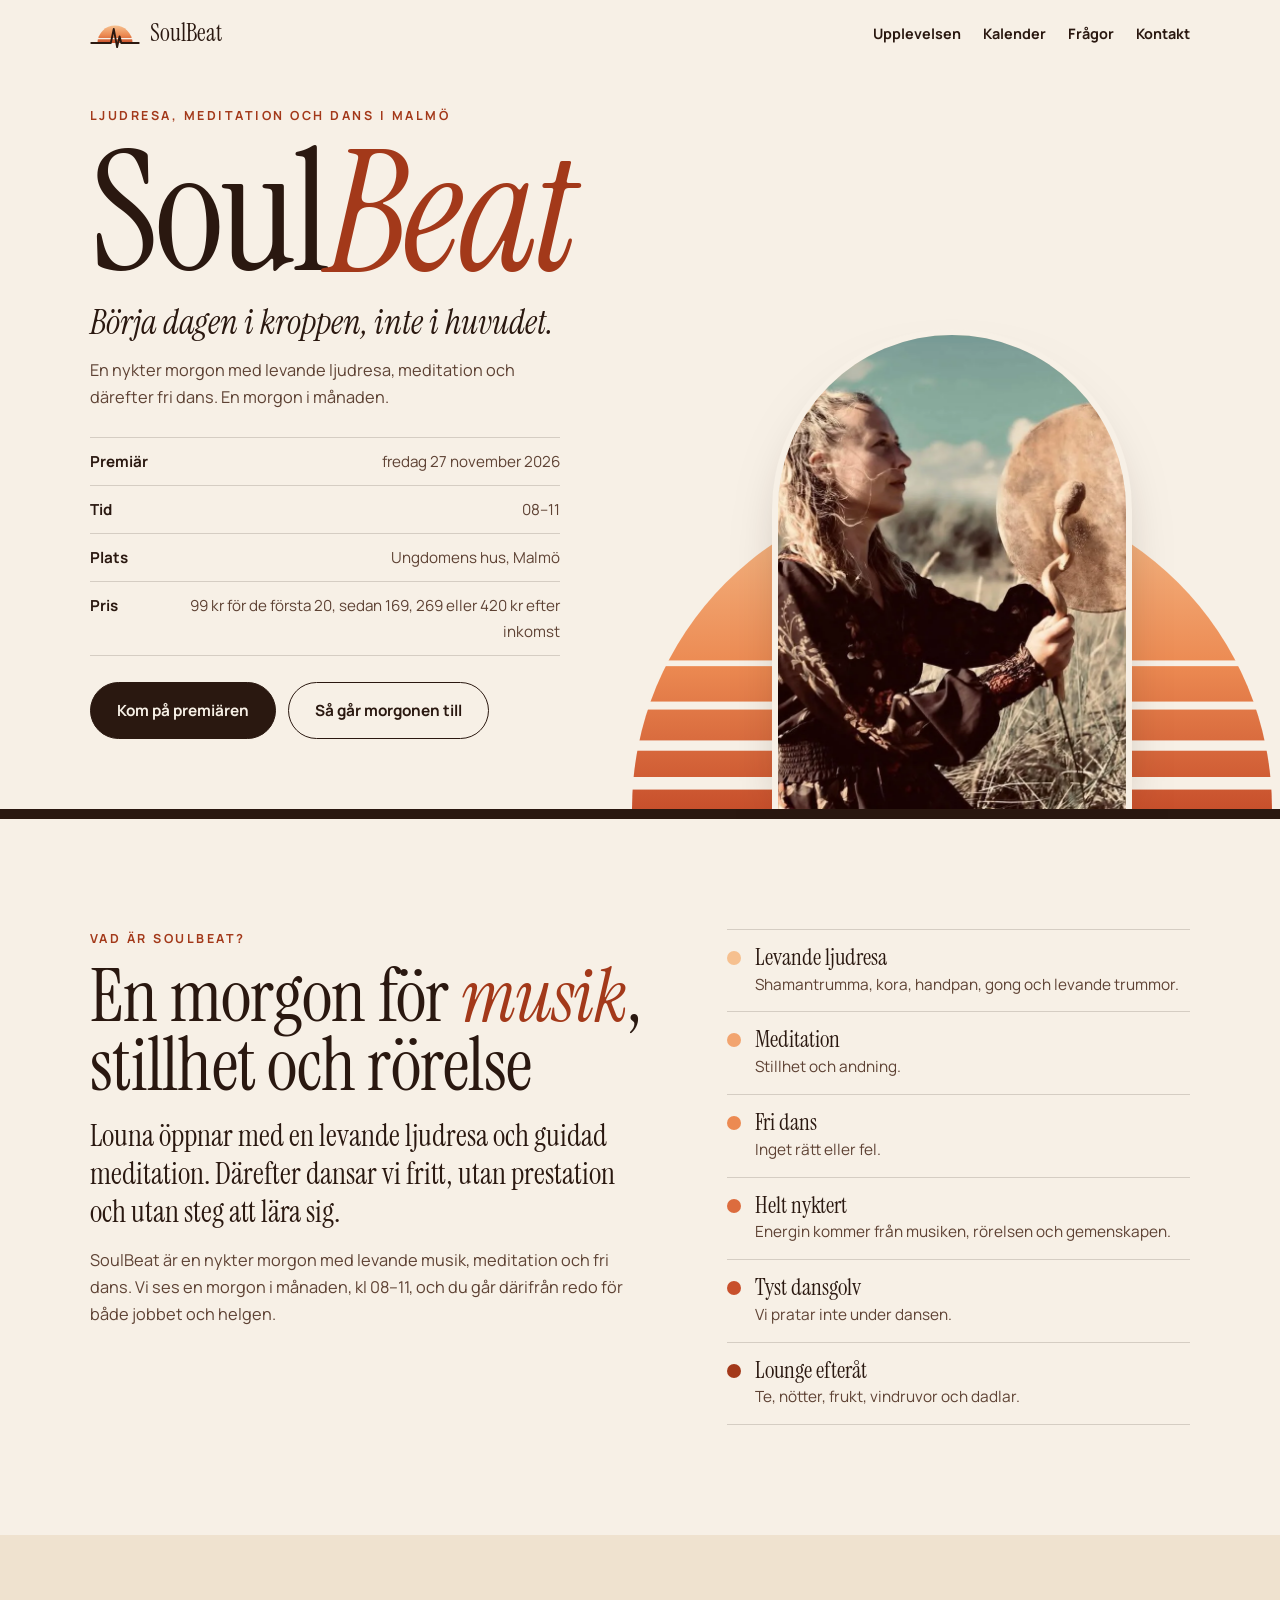
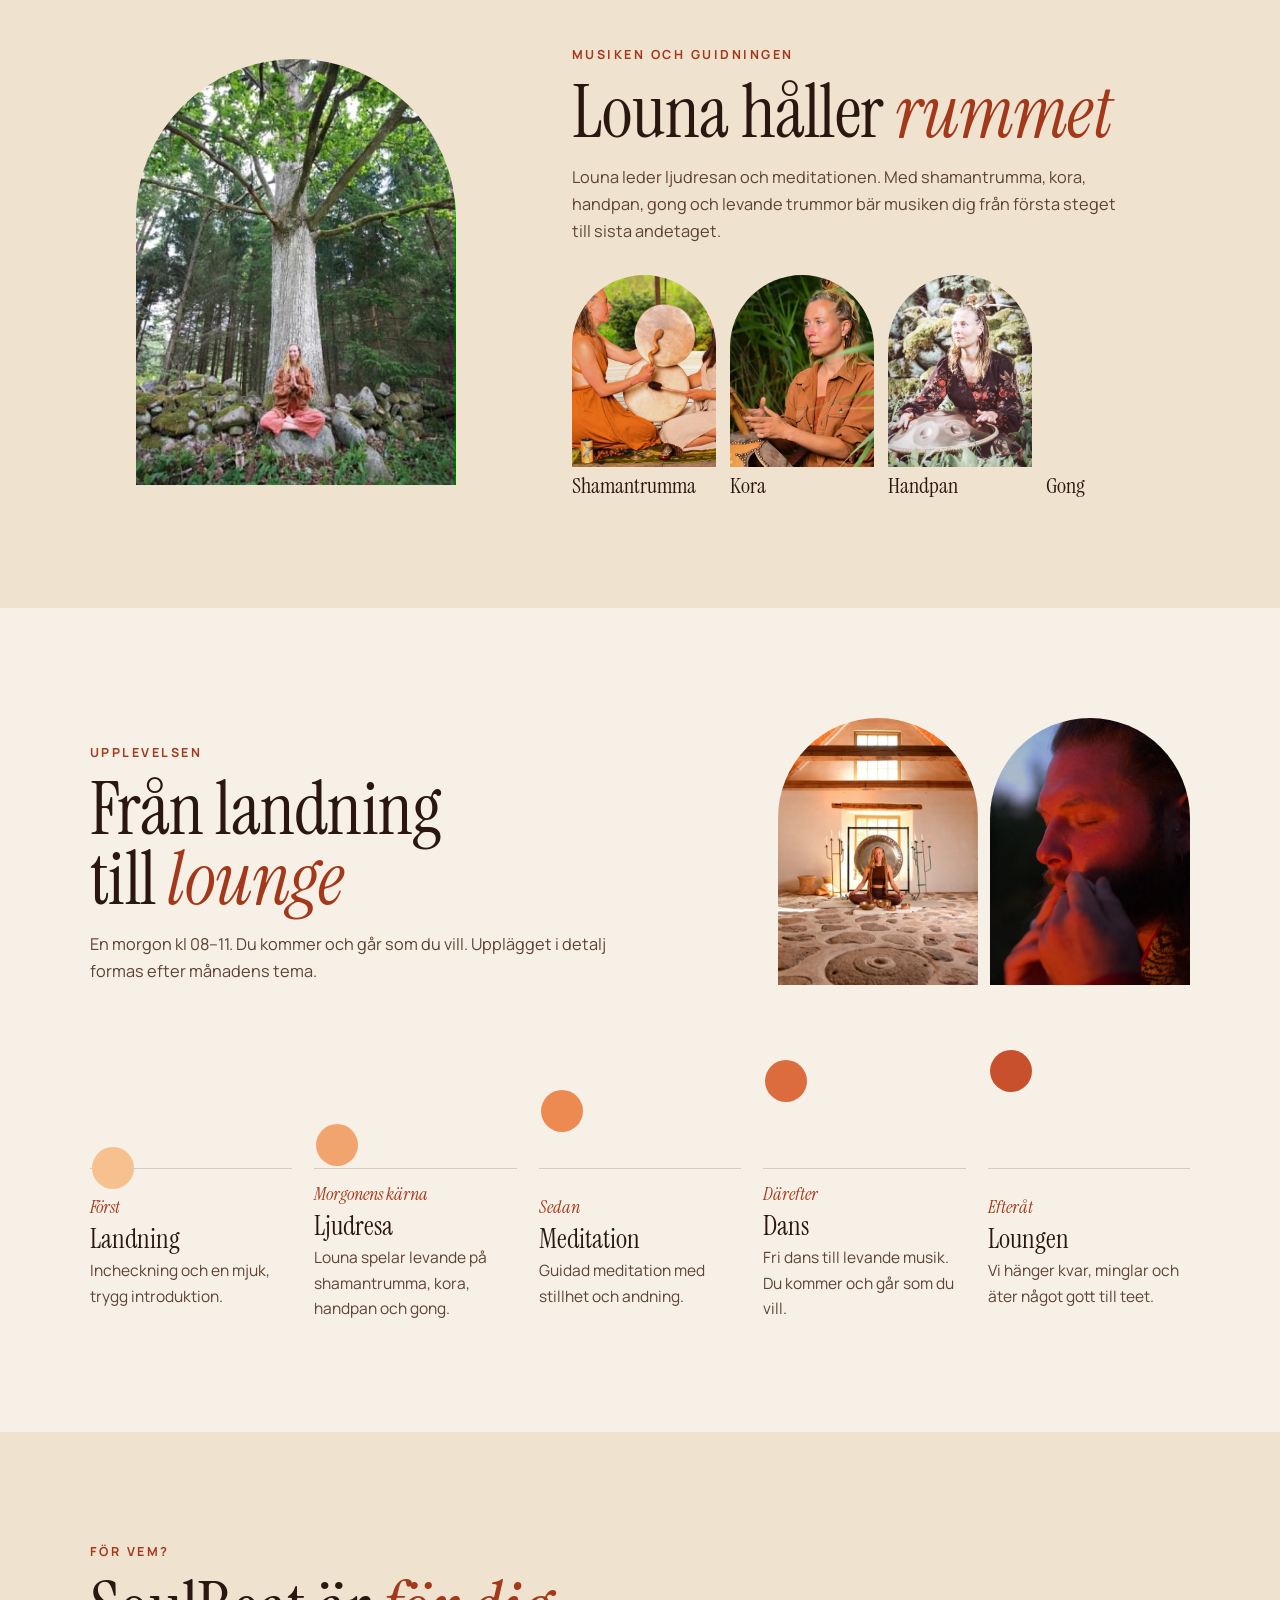
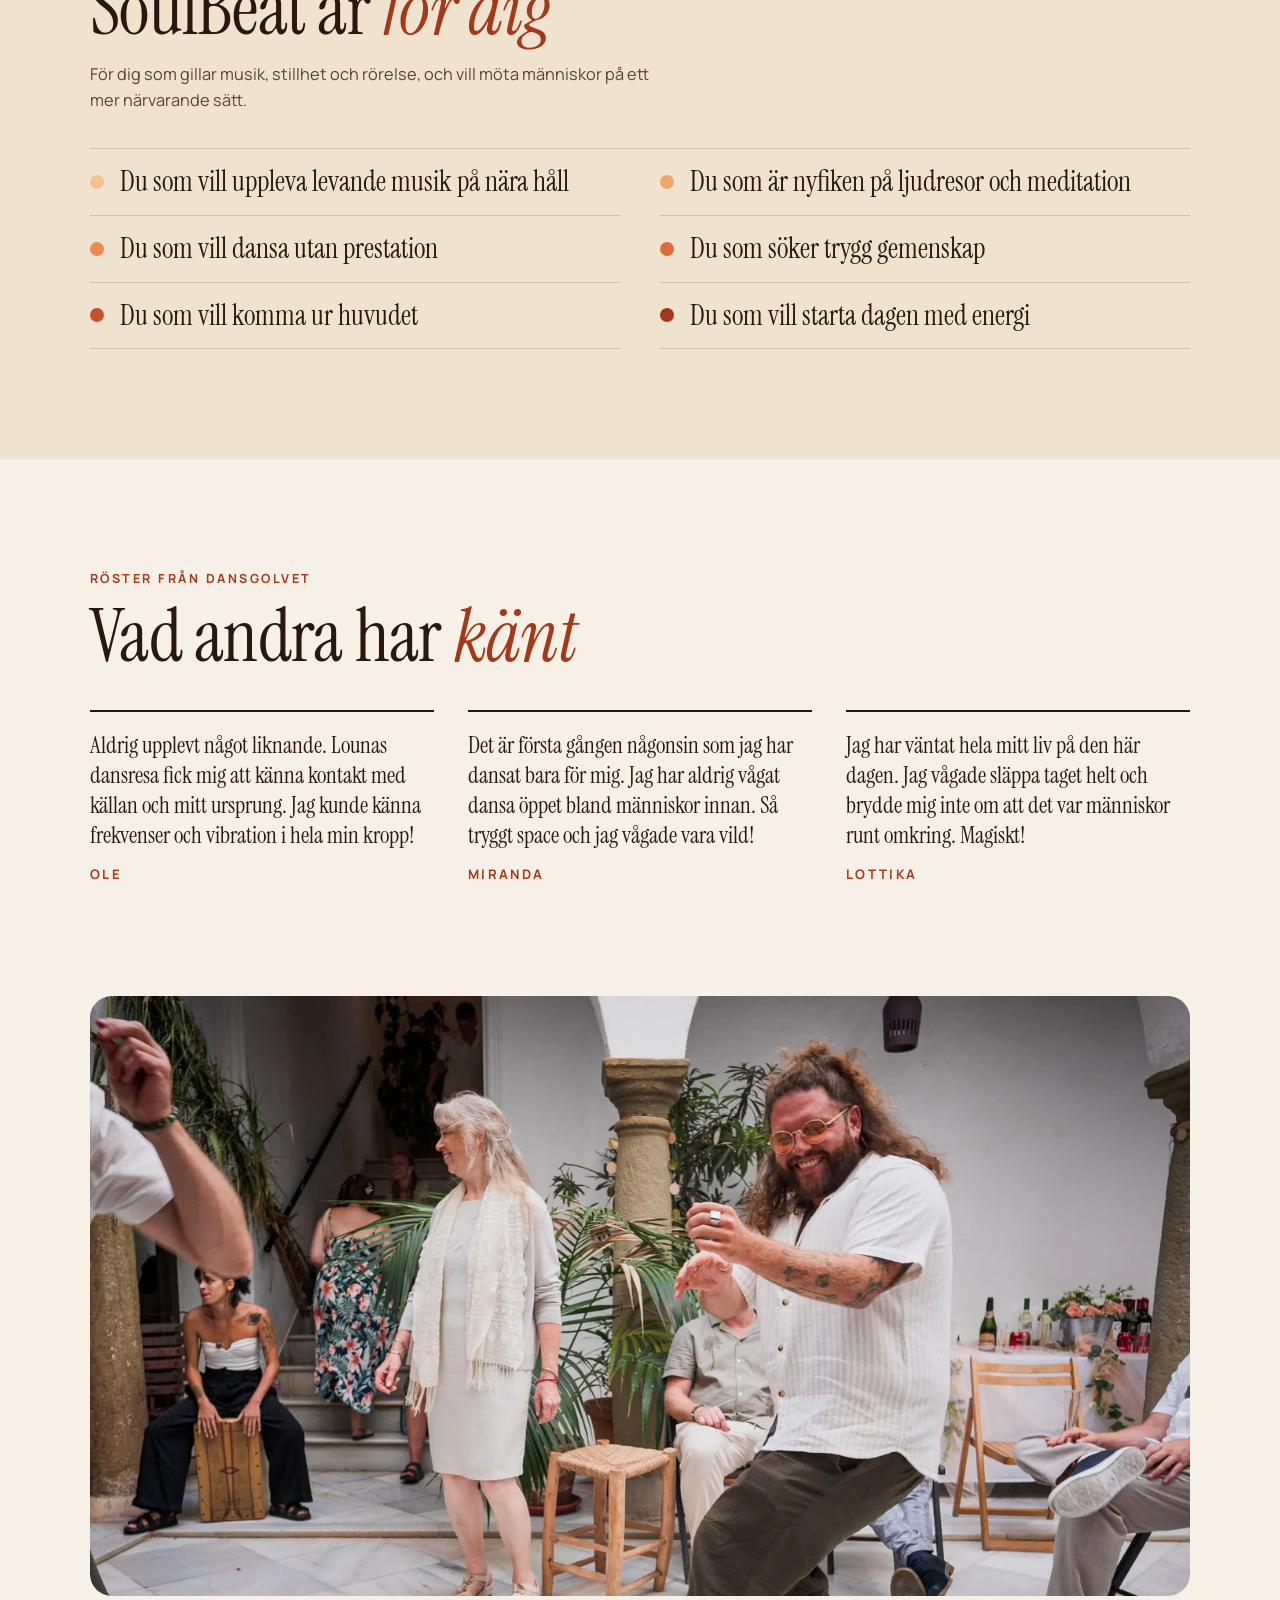
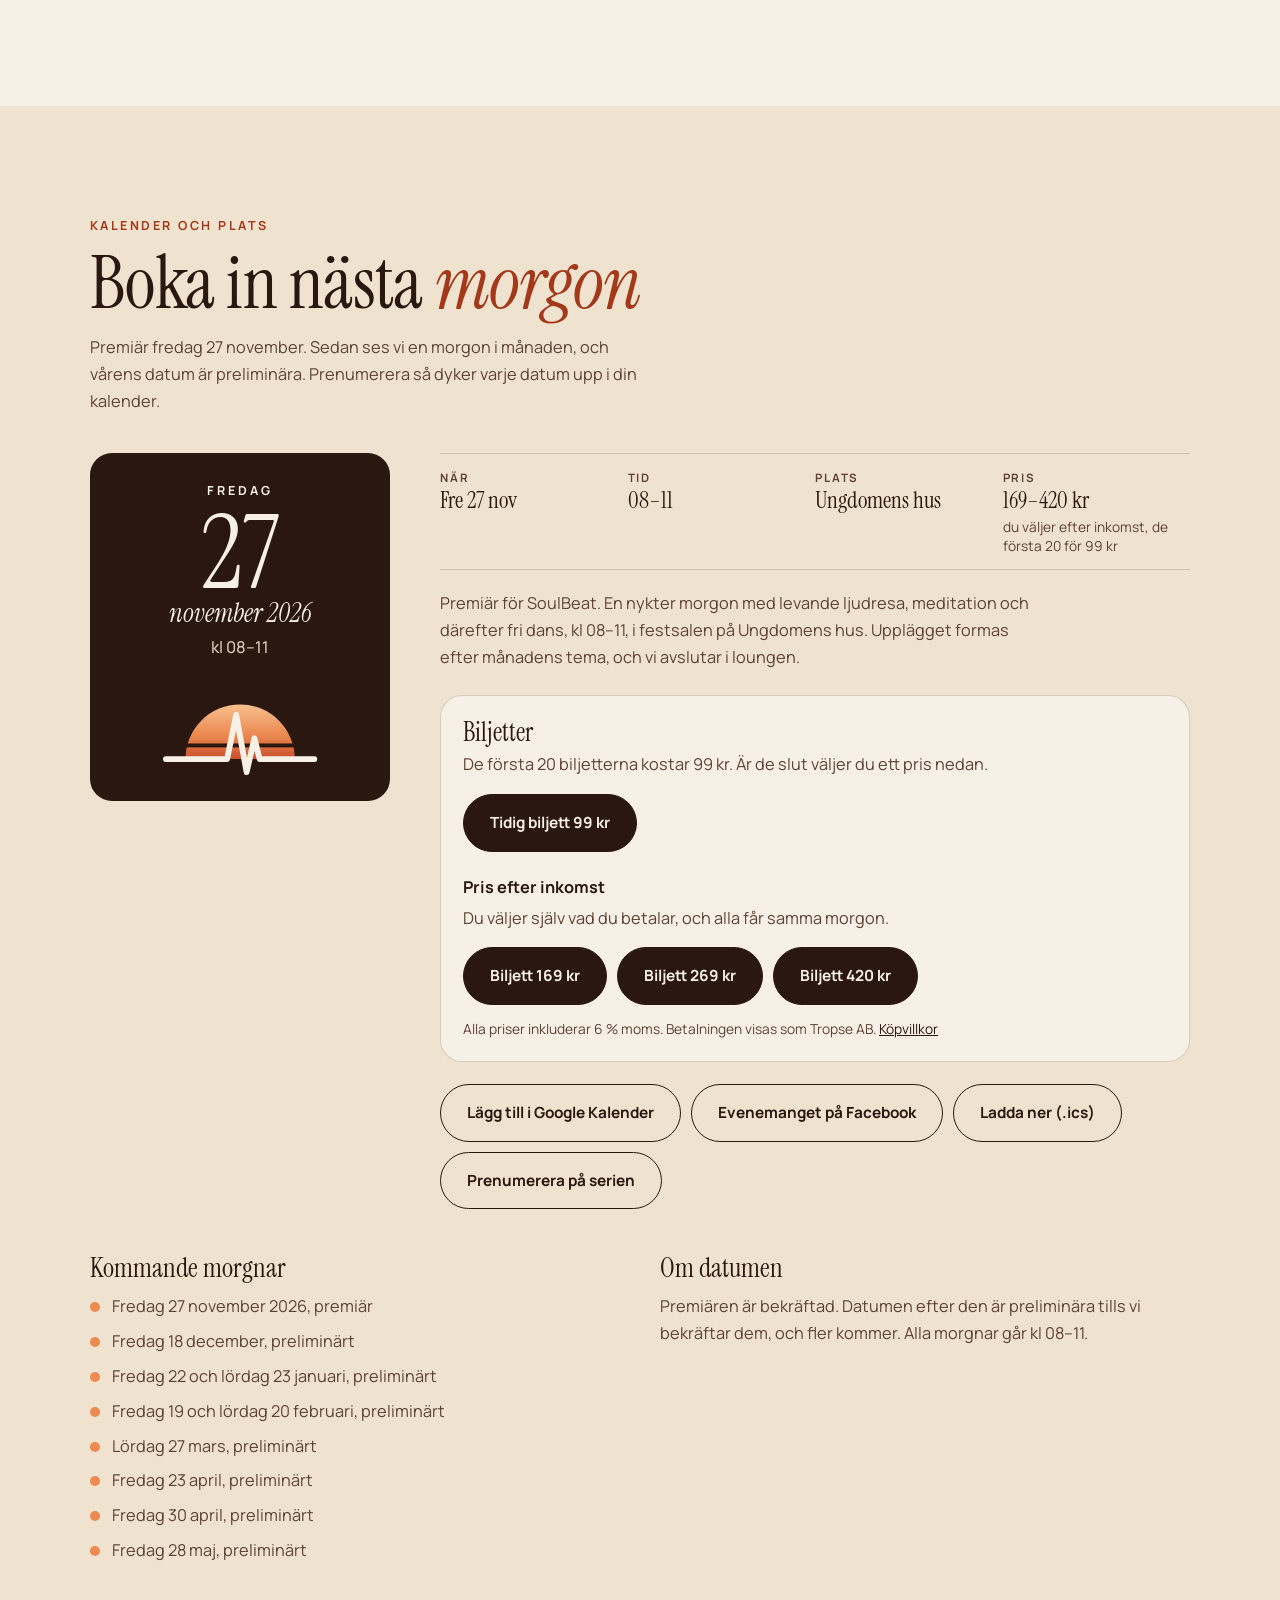
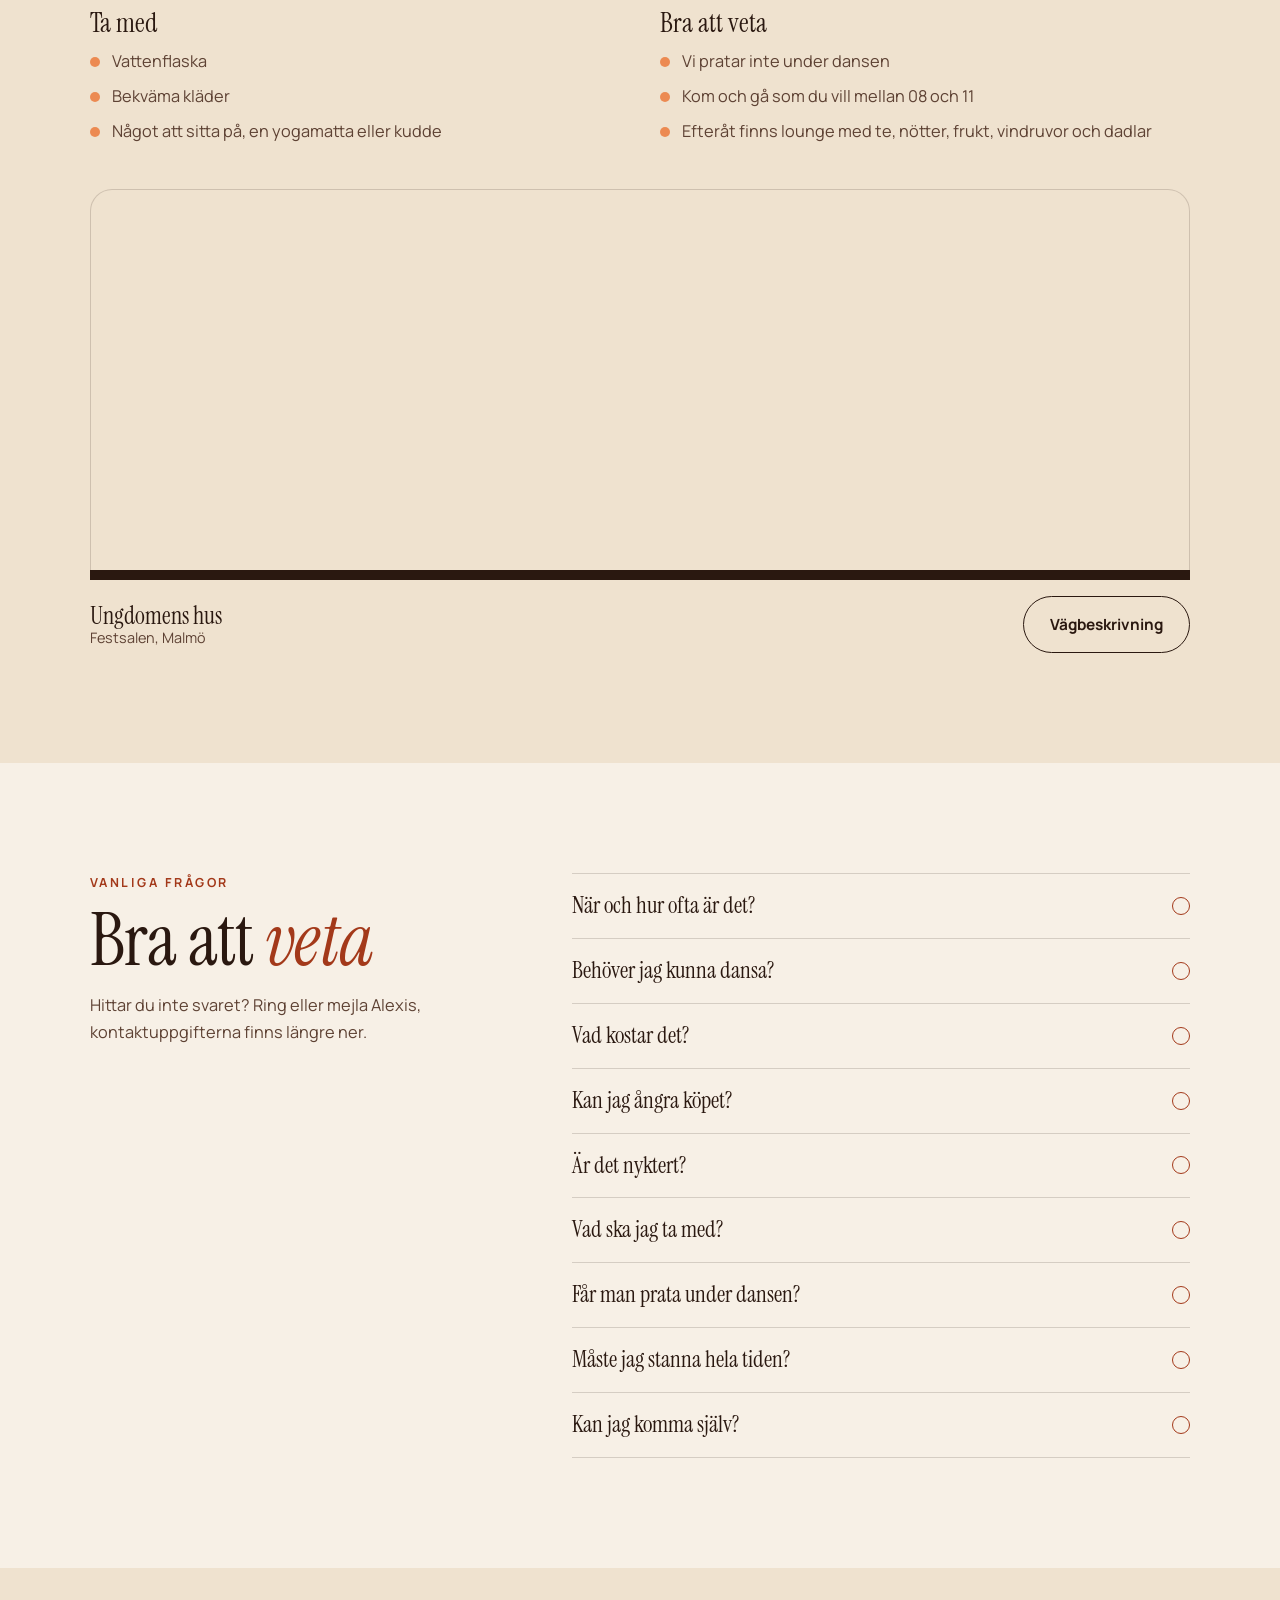
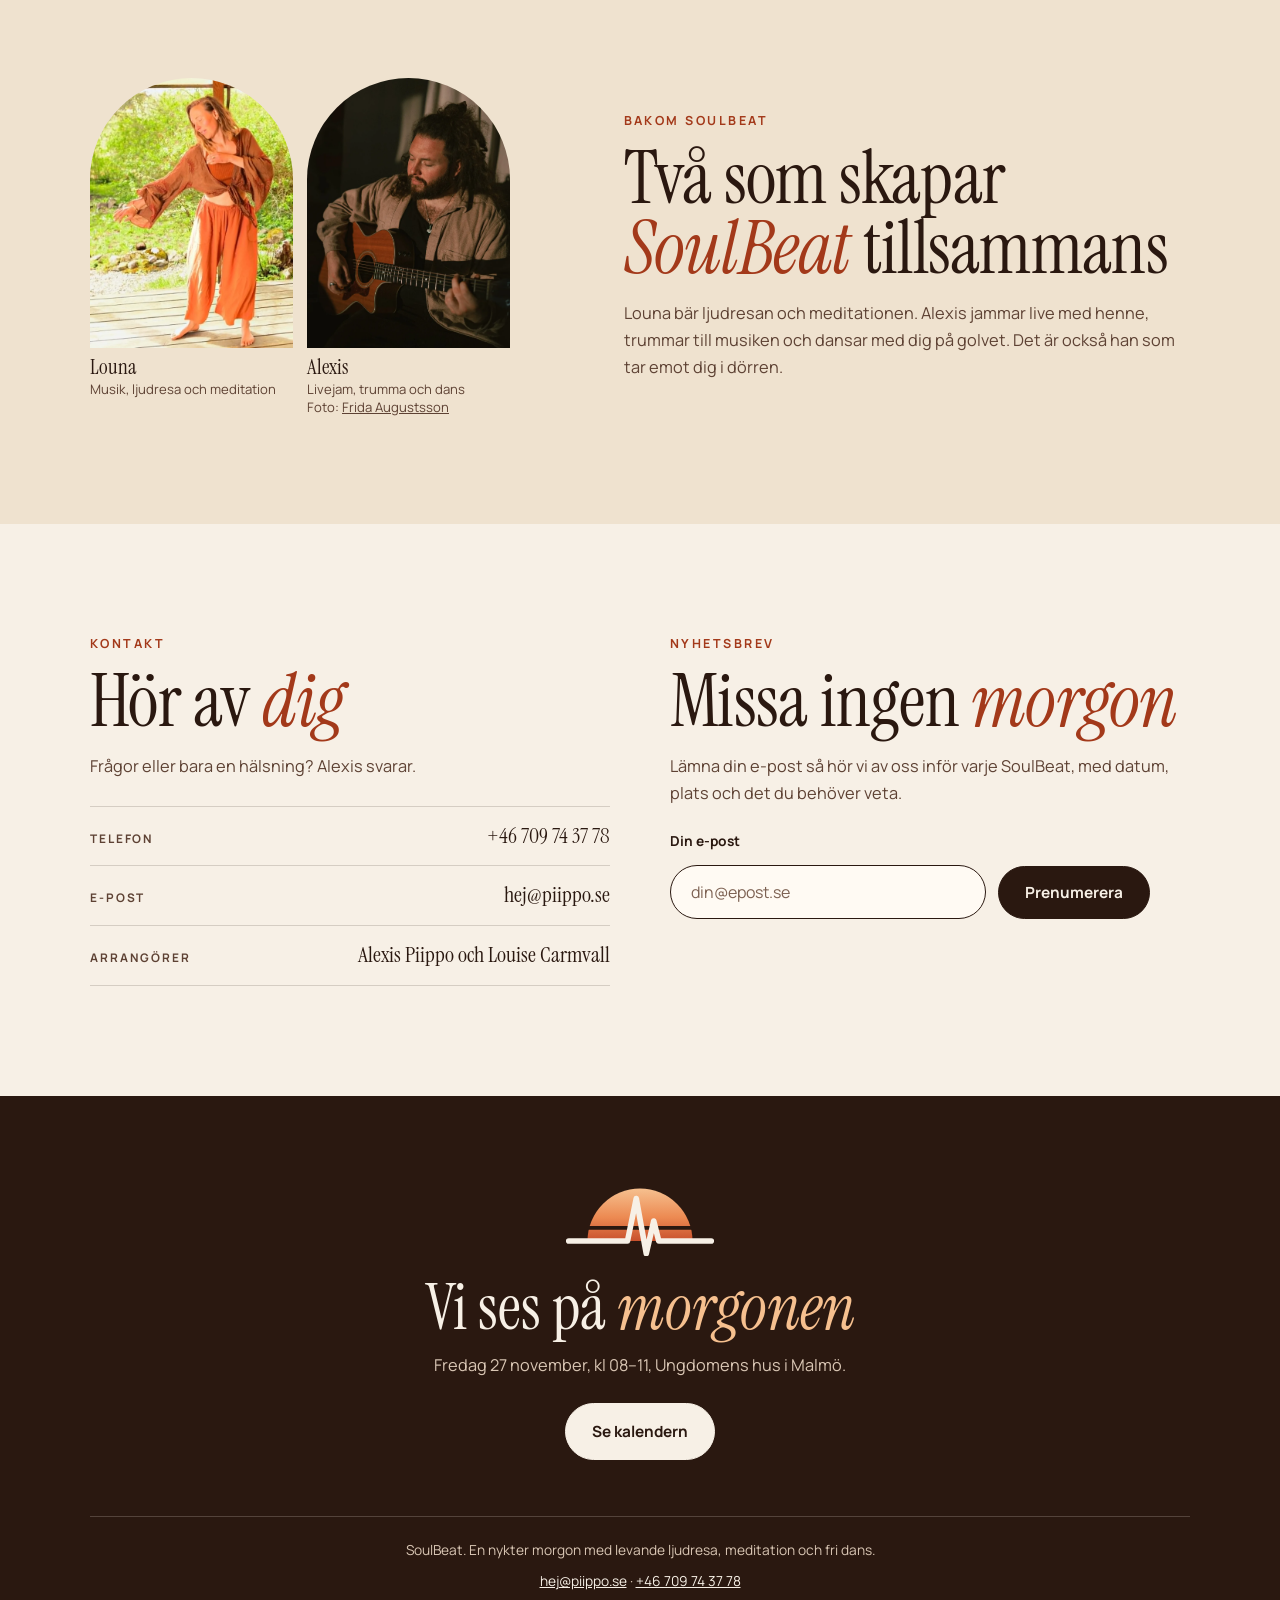
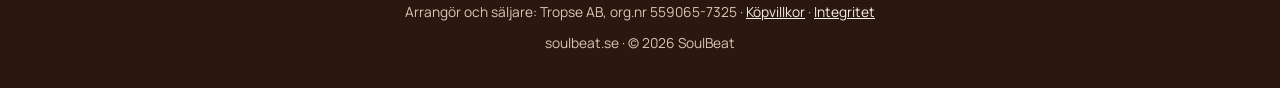
==== commit f0902133: "Biljetter: visa alla fyra knapparna samtidigt 99 kr överst med "de första 20", sedan 169, 269 och 42" ====
--- a/index.html
+++ b/index.html
@@ -181,6 +181,8 @@
   .tix { margin-top: 24px; padding: 22px; border-radius: 22px; background: var(--bg); border: 1px solid var(--line); }
   .tix-head { font-family: "Instrument Serif", serif; font-size: 1.6rem; line-height: 1.15; }
   .tix-sub { color: var(--muted); margin-top: 4px; }
+  .tix-label { font-weight: 700; margin-top: 22px; }
+  body[data-biljetter="ordinarie"] .tix-label { margin-top: 10px; }
   .tix-btns { display: grid; gap: 10px; margin-top: 16px; }
   .tix-note { color: var(--muted); font-size: .86rem; line-height: 1.5; margin-top: 14px; }
   .tix-note a, .faq .tix-note a { color: var(--ink); }
@@ -188,6 +190,8 @@
   .faq .tix { margin: 0 0 20px; max-width: 640px; }
   .faq .tix p { padding: 0; }
   .faq .tix-btns:first-child { margin-top: 0; }
+  .faq .tix-btns.tix-tidig + .tix-btns { margin-top: 10px; }
+  body[data-biljetter="ordinarie"] .faq .tix-btns { margin-top: 0; }
   .bring { display: grid; gap: 26px; margin-top: 44px; }
   .bring h3 { font-family: "Instrument Serif", serif; font-weight: 400; font-size: 1.7rem; line-height: 1.1; margin-bottom: 10px; }
   .bring ul { list-style: none; display: grid; gap: 8px; }
@@ -295,7 +299,7 @@
   }
 </style>
 </head>
-<!-- Biljettläge: "tidig" visar knappen för 99 kr. När de 20 tidiga är sålda, ändra till "ordinarie" (169, 269 och 420 kr). -->
+<!-- Biljettläge: "tidig" visar 99-knappen ovanför 169, 269 och 420 kr. När de 20 tidiga är sålda, ändra till "ordinarie" så försvinner 99-knappen. -->
 <body data-biljetter="tidig">
 
 <!-- ===== HERO ===== -->
@@ -470,15 +474,14 @@
         <p class="cal-text">Premiär för SoulBeat. En nykter morgon med levande ljudresa, meditation och därefter fri dans, kl <span class="nw">08–11</span>, i festsalen på Ungdomens hus. Upplägget formas efter månadens tema, och vi avslutar i loungen.</p>
 
         <div class="tix-wrap" id="biljetter">
-        <div class="tix tix-tidig">
-          <p class="tix-head">Tidiga biljetter</p>
-          <p class="tix-sub">De första 20 biljetterna kostar 99 kr.</p>
-          <div class="tix-btns"><a class="btn btn-main" href="https://buy.stripe.com/aFacN53qWeSR5I55uycEw04?locale=sv">Tidig biljett 99 kr</a></div>
-          <p class="tix-note">När de är slut väljer du pris efter inkomst: 169, 269 eller 420 kr. Alla priser inkluderar 6&nbsp;% moms. Betalningen visas som Tropse AB. <a href="kopvillkor.html">Köpvillkor</a></p>
-        </div>
-        <div class="tix tix-ordinarie">
-          <p class="tix-head">Välj pris efter inkomst</p>
-          <p class="tix-sub">De tidiga biljetterna är slut. Du väljer själv vad du betalar, och alla får samma morgon.</p>
+        <div class="tix">
+          <p class="tix-head">Biljetter</p>
+          <div class="tix-tidig">
+            <p class="tix-sub">De första 20 biljetterna kostar 99 kr. Är de slut väljer du ett pris nedan.</p>
+            <div class="tix-btns"><a class="btn btn-main" href="https://buy.stripe.com/aFacN53qWeSR5I55uycEw04?locale=sv">Tidig biljett 99 kr</a></div>
+          </div>
+          <p class="tix-label">Pris efter inkomst</p>
+          <p class="tix-sub"><span class="tix-ordinarie">De tidiga biljetterna är slut. </span>Du väljer själv vad du betalar, och alla får samma morgon.</p>
           <div class="tix-btns">
             <a class="btn btn-main" href="https://buy.stripe.com/28EcN51iO265dax6yCcEw01?locale=sv">Biljett 169 kr</a>
             <a class="btn btn-main" href="https://buy.stripe.com/5kQfZh2mScKJ3zXcX0cEw02?locale=sv">Biljett 269 kr</a>
@@ -558,12 +561,8 @@
       <details><summary>När och hur ofta är det?</summary><p>En morgon i månaden, kl <span class="nw">08–11</span>. Premiär fredag 27 november 2026, och vårens datum är preliminära: se Kalender. Du startar dagen med energi och är redo för både jobbet och helgen.</p></details>
       <details><summary>Behöver jag kunna dansa?</summary><p>Nej. Här dansar vi fritt, utan prestation. Det finns inga steg att lära sig och inget rätt eller fel. Du rör dig som det känns.</p></details>
       <details><summary>Vad kostar det?</summary><p>De första 20 biljetterna kostar 99 kr. Sedan väljer du själv mellan 169, 269 och 420 kr efter inkomst. Alla får samma morgon, och alla priser inkluderar 6&nbsp;% moms.</p>
-        <div class="tix tix-tidig">
-          <div class="tix-btns"><a class="btn btn-main" href="https://buy.stripe.com/aFacN53qWeSR5I55uycEw04?locale=sv">Tidig biljett 99 kr</a></div>
-          <p class="tix-note">Betalningen visas som Tropse AB. <a href="kopvillkor.html">Köpvillkor</a></p>
-        </div>
-        <div class="tix tix-ordinarie">
-          <p class="tix-sub">De tidiga biljetterna är slut.</p>
+        <div class="tix">
+          <div class="tix-btns tix-tidig"><a class="btn btn-main" href="https://buy.stripe.com/aFacN53qWeSR5I55uycEw04?locale=sv">Tidig biljett 99 kr</a></div>
           <div class="tix-btns">
             <a class="btn btn-main" href="https://buy.stripe.com/28EcN51iO265dax6yCcEw01?locale=sv">Biljett 169 kr</a>
             <a class="btn btn-main" href="https://buy.stripe.com/5kQfZh2mScKJ3zXcX0cEw02?locale=sv">Biljett 269 kr</a>
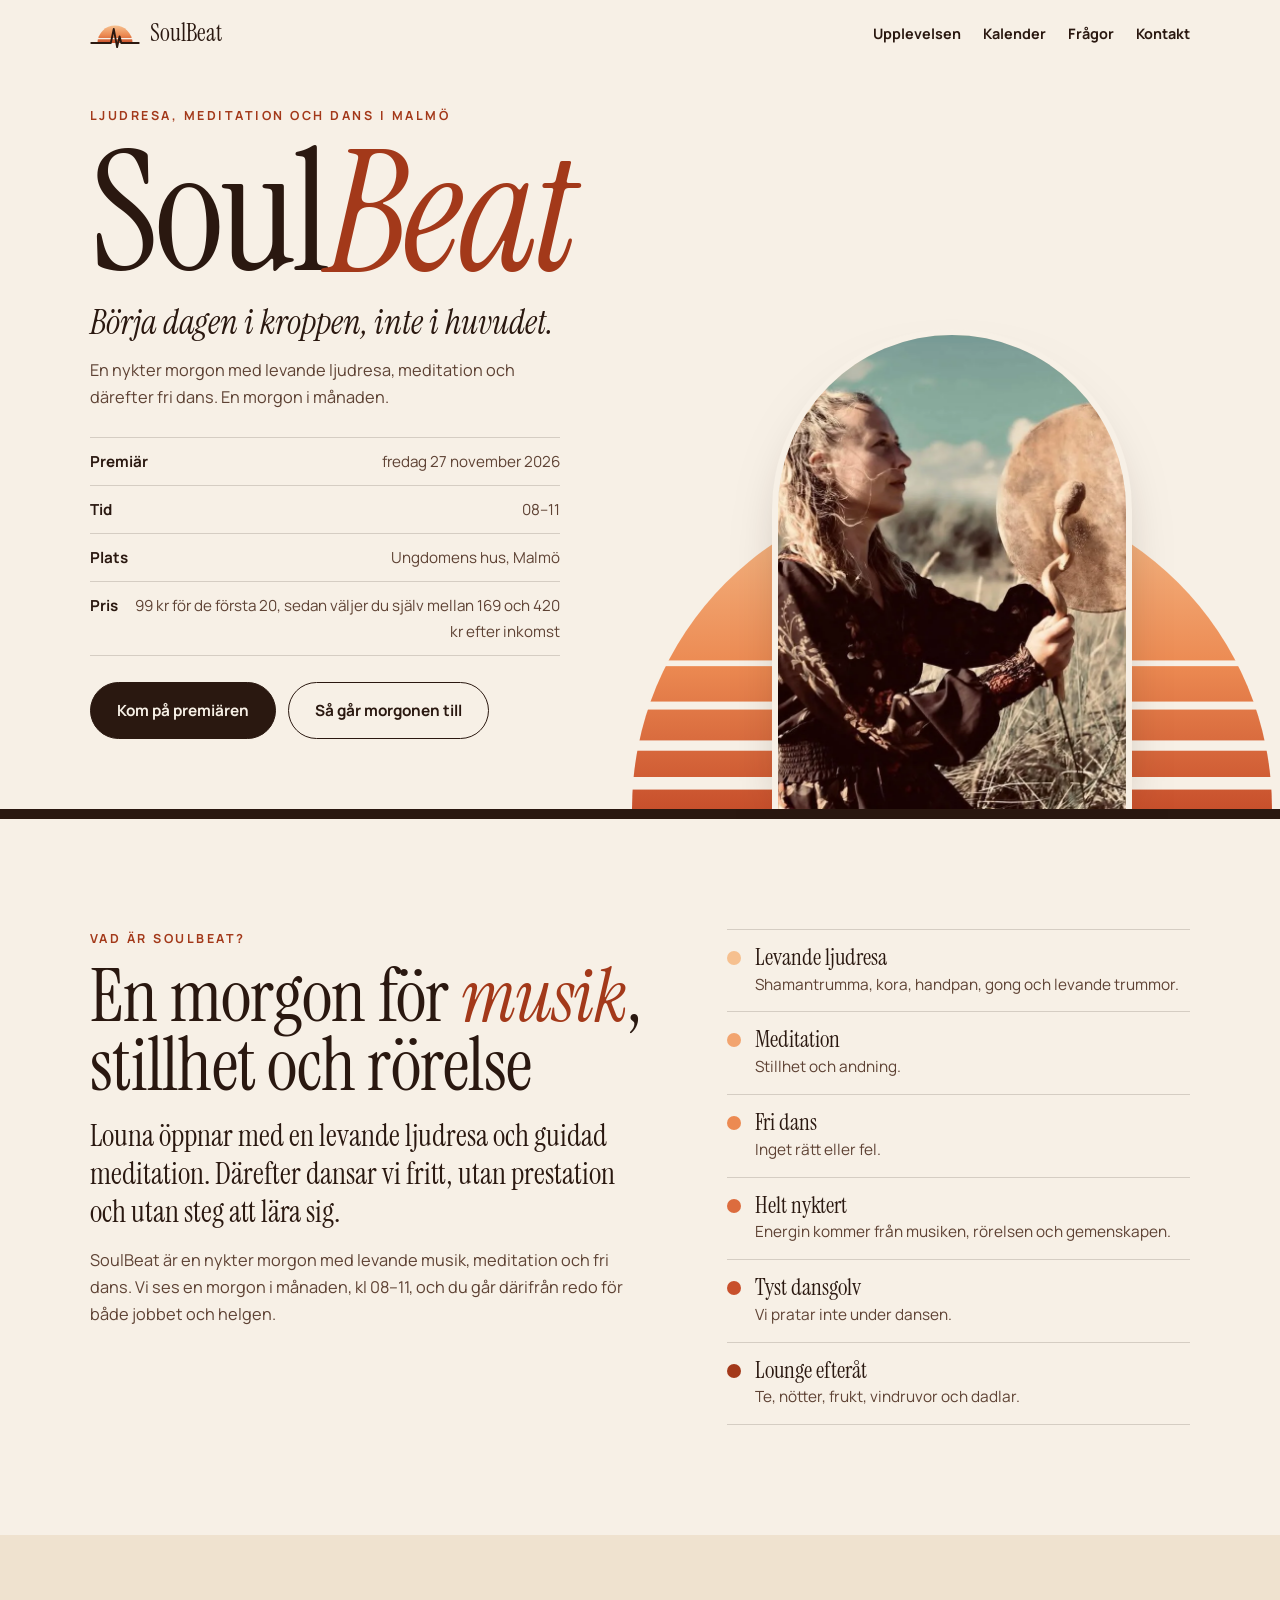
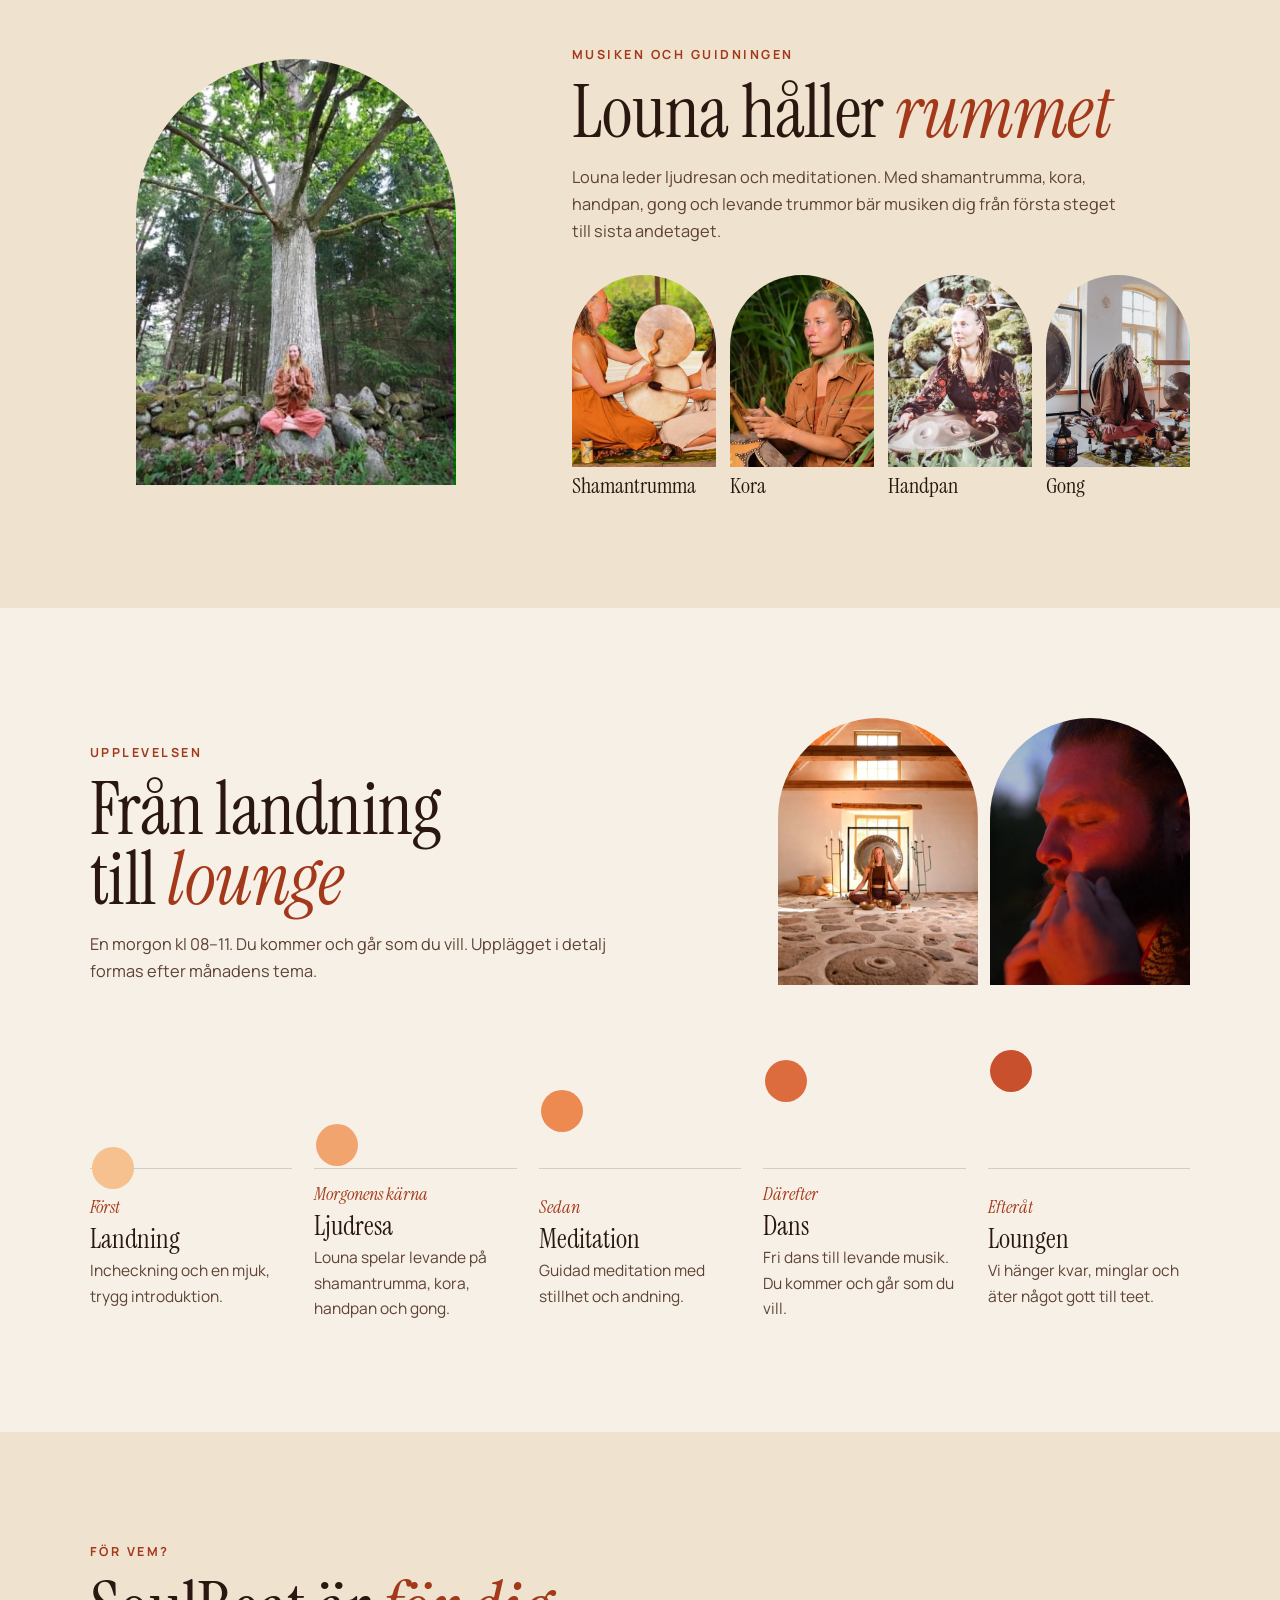
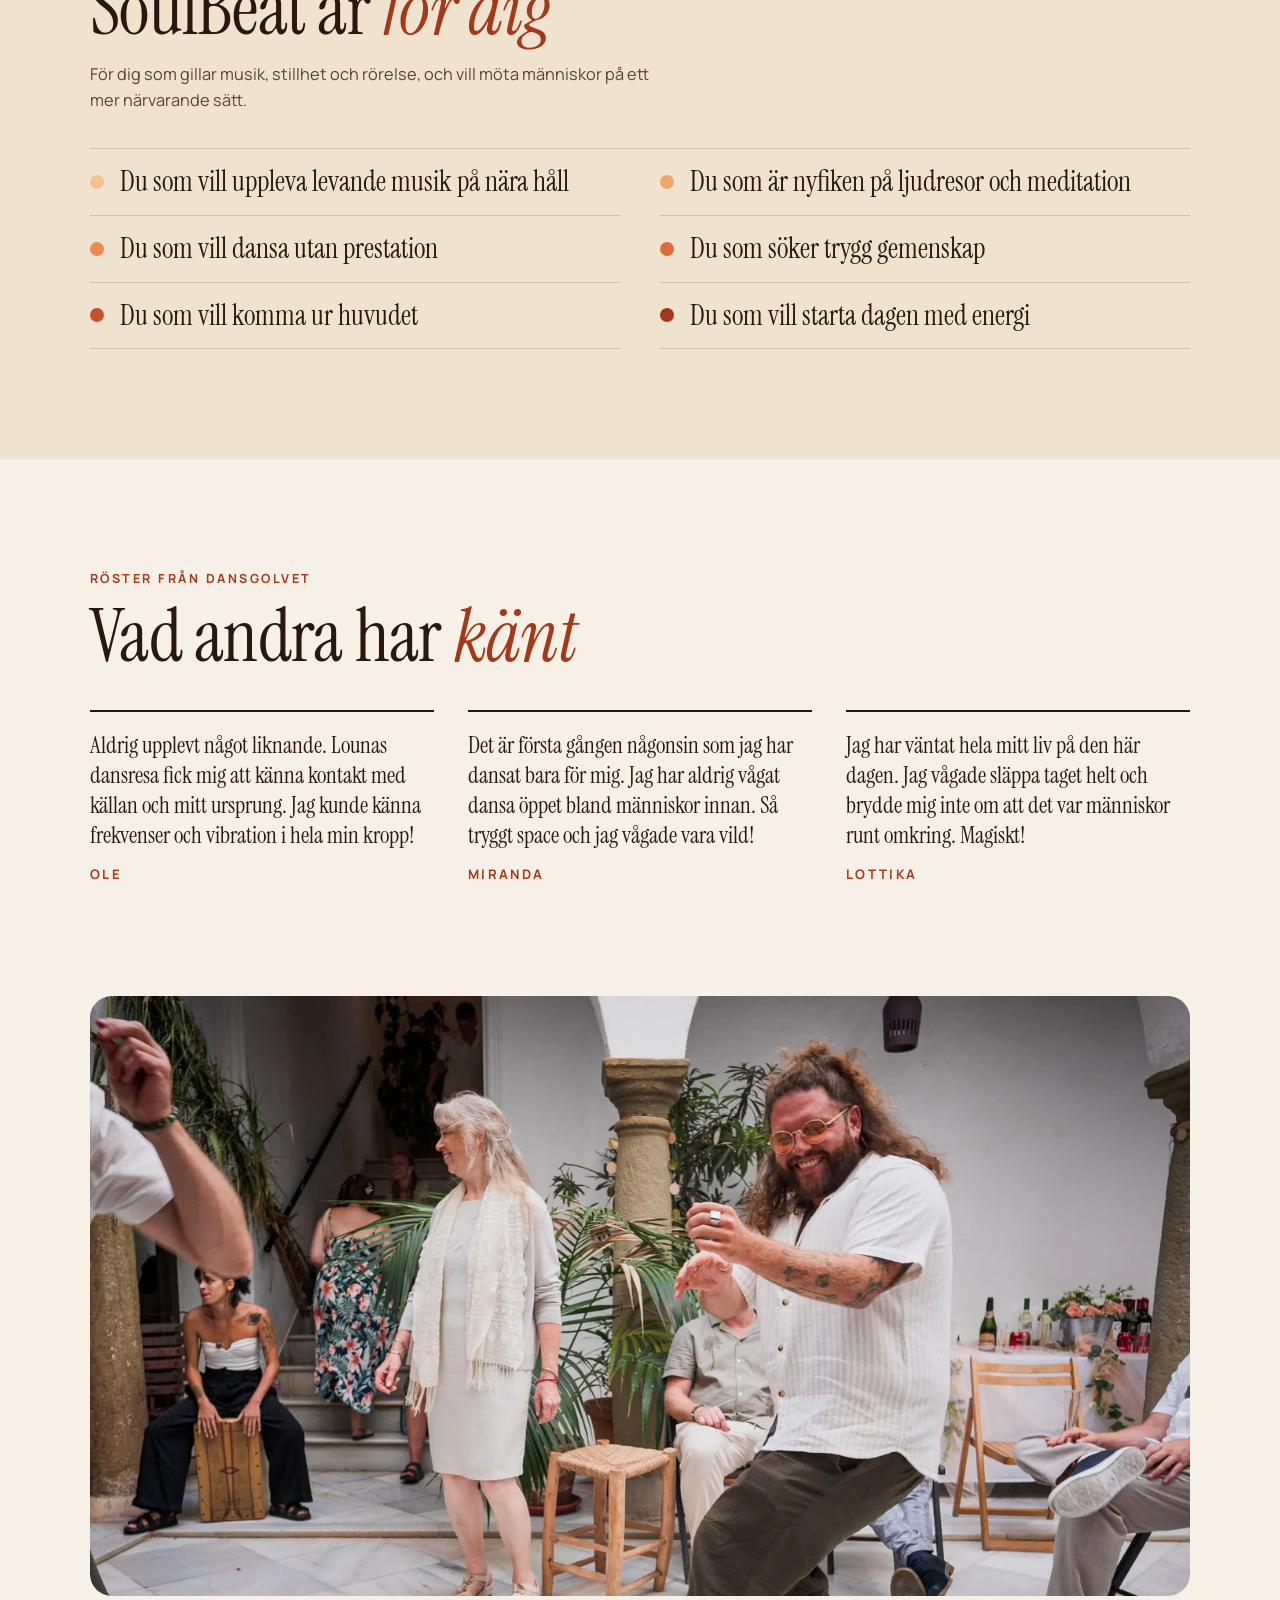
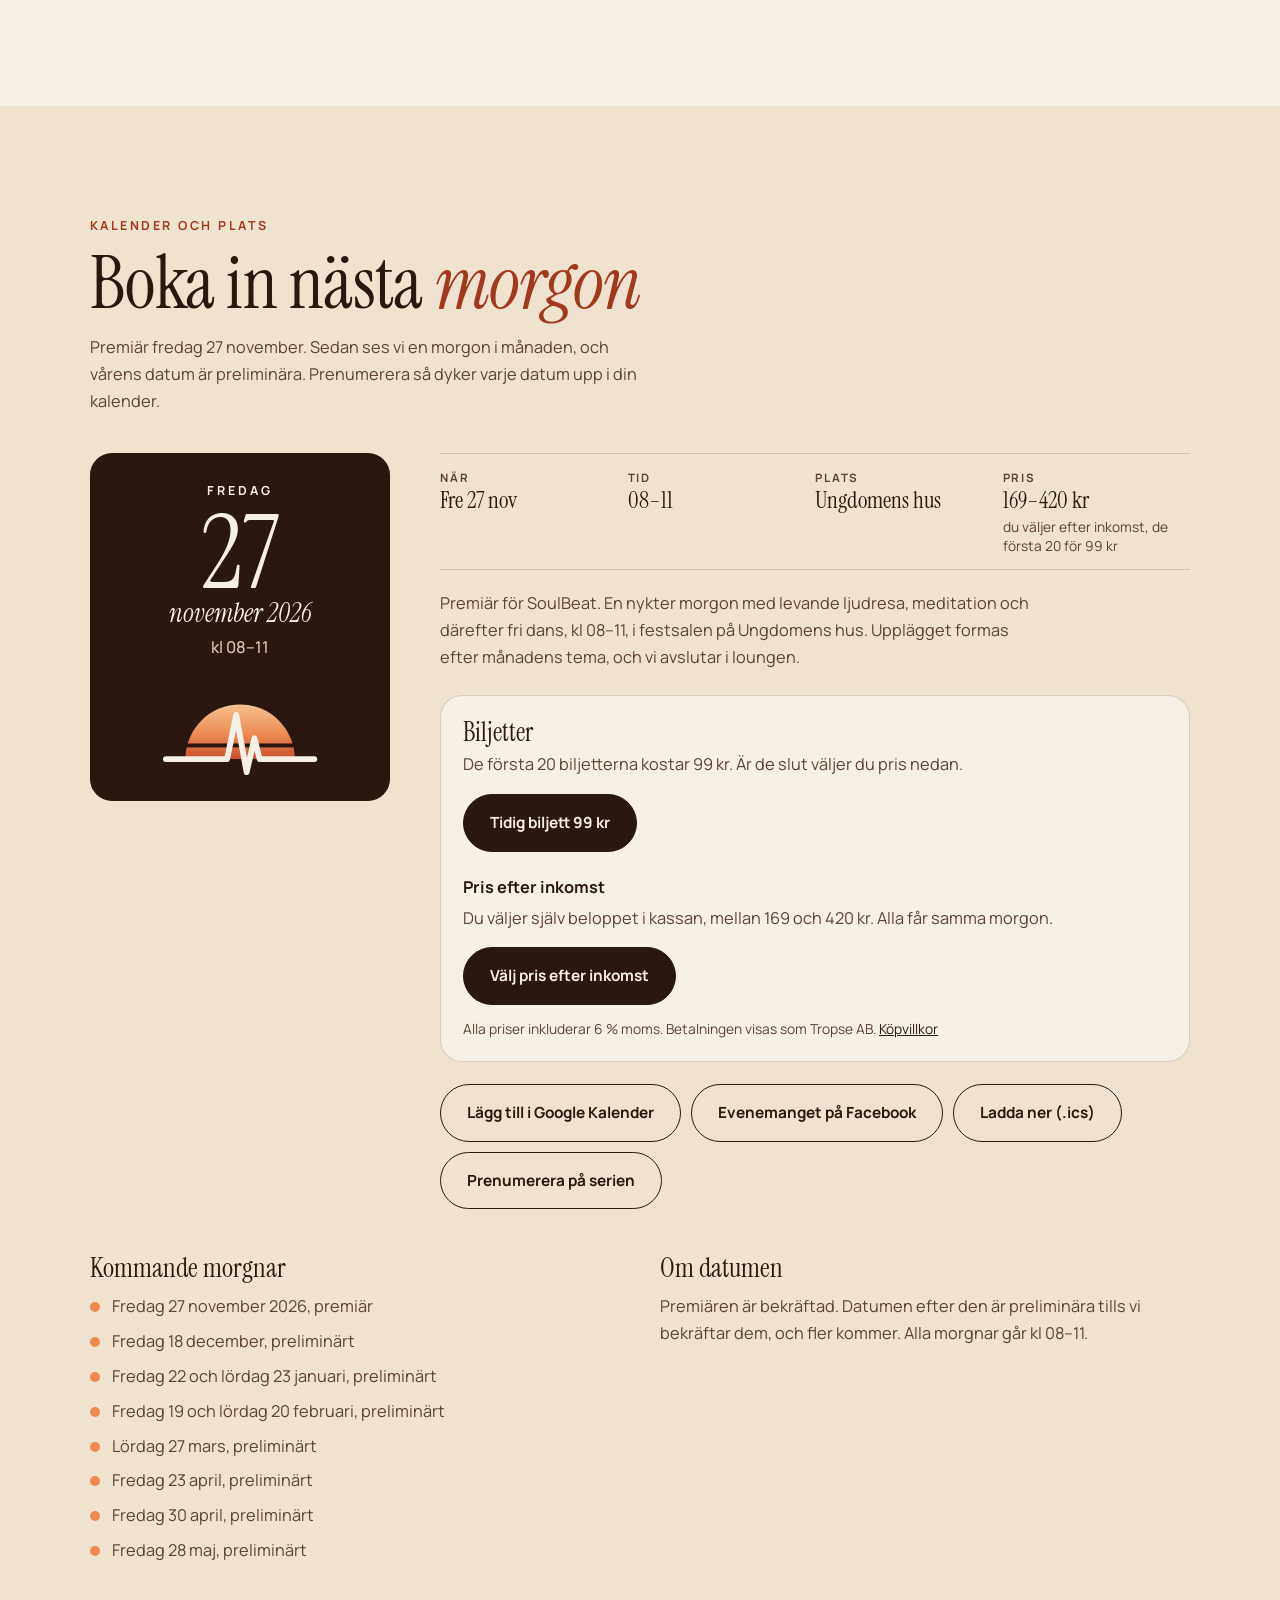
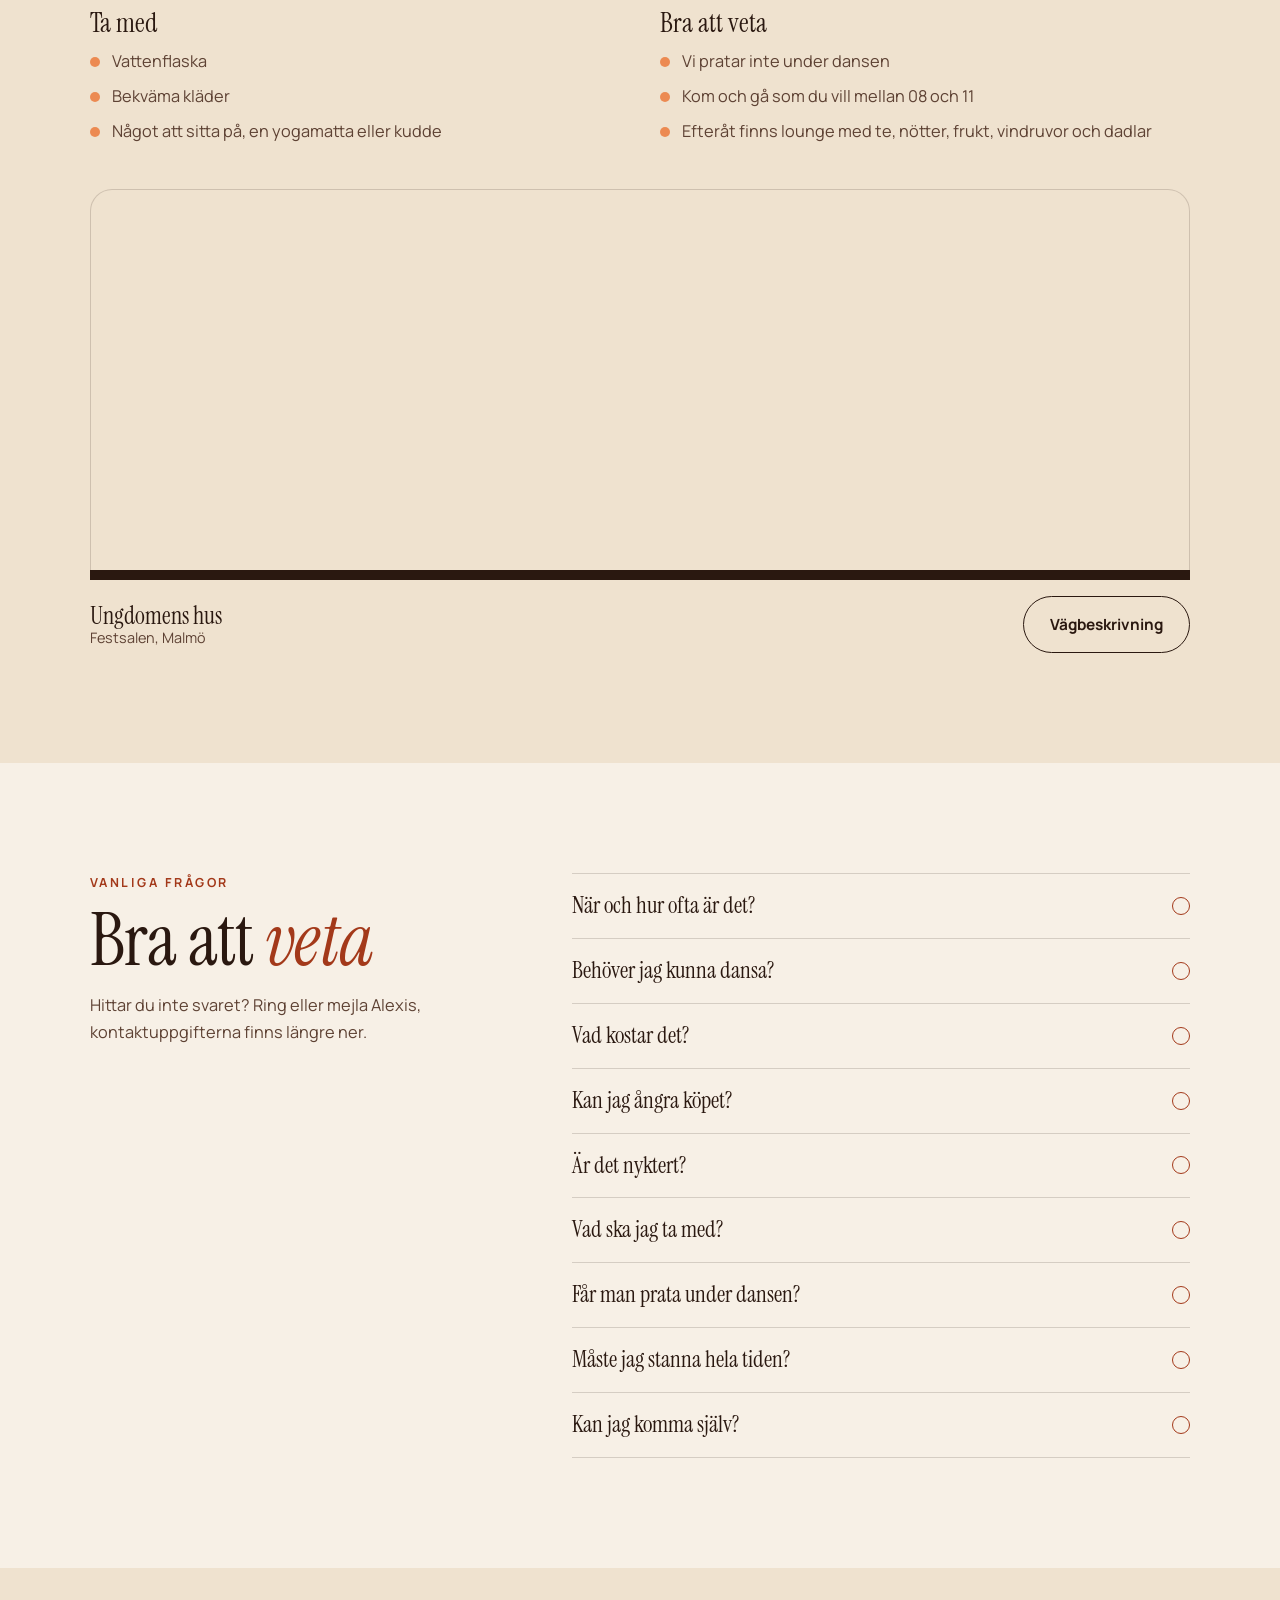
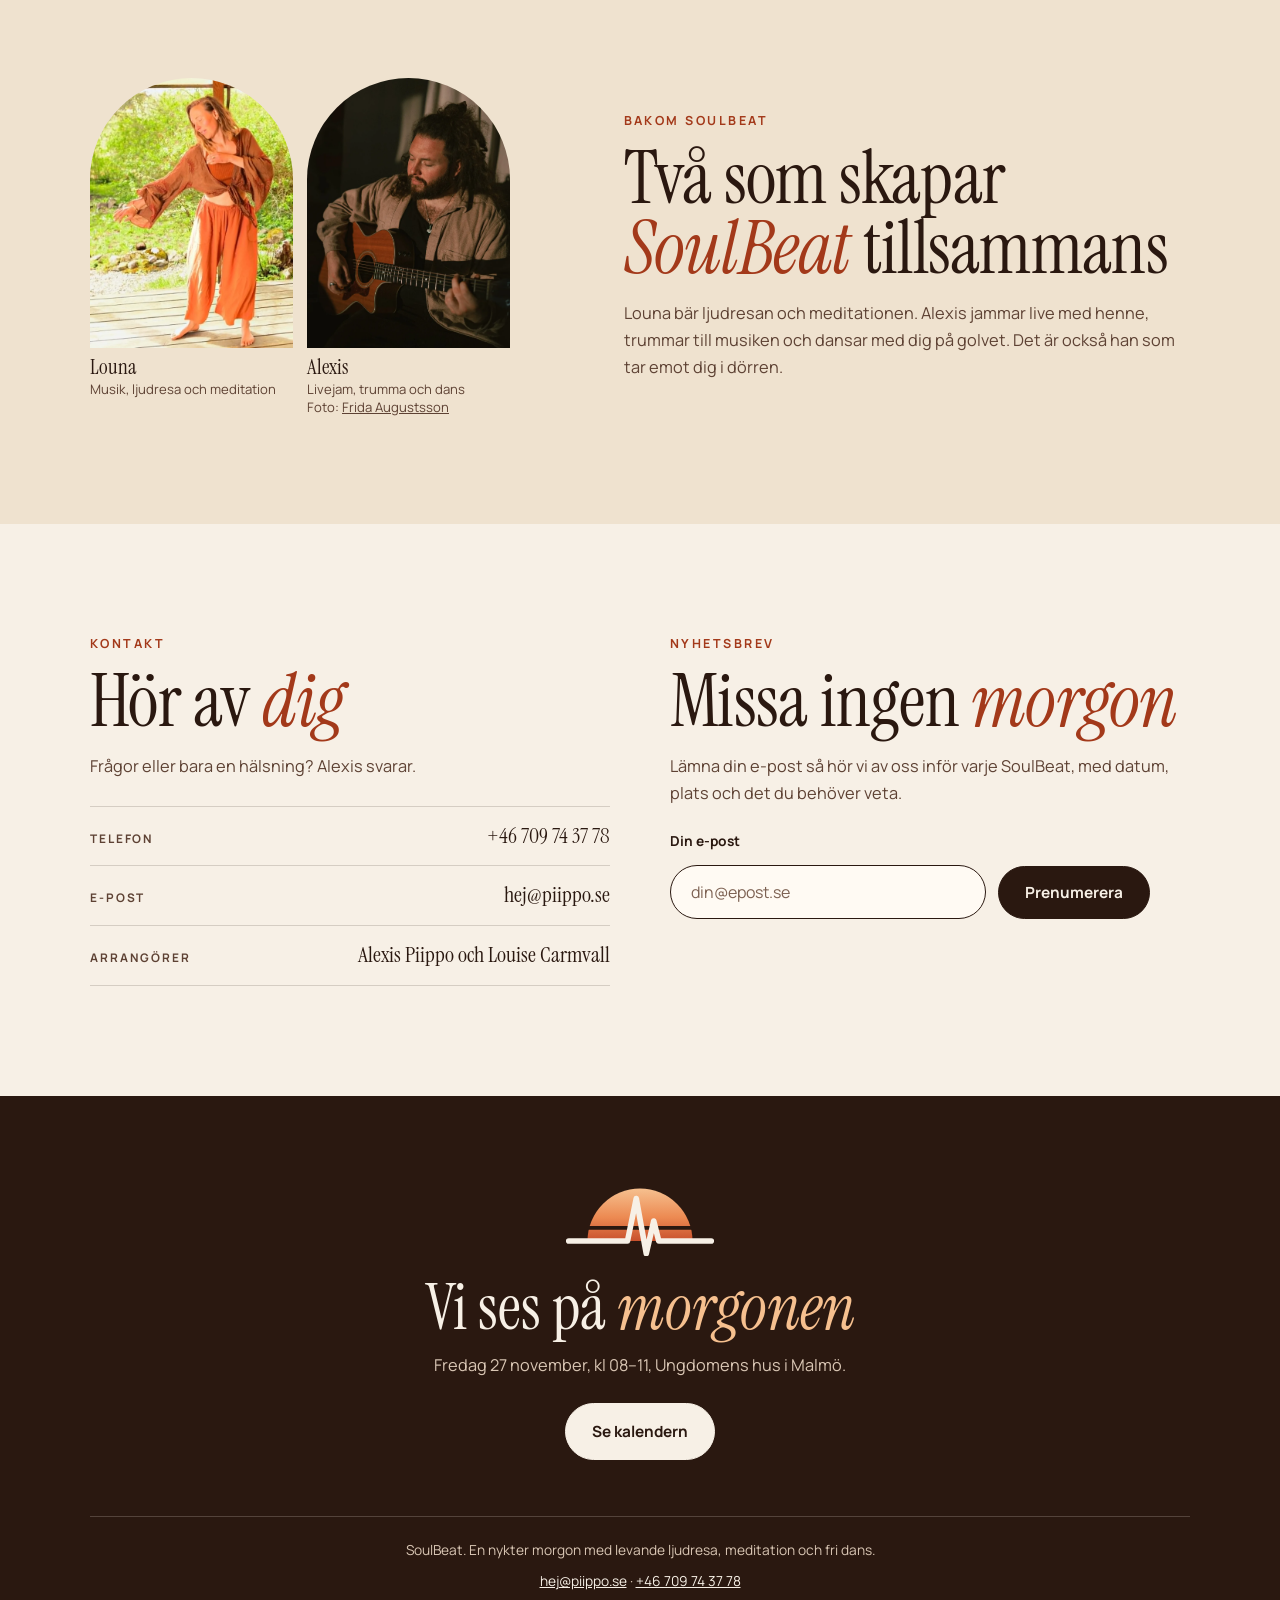
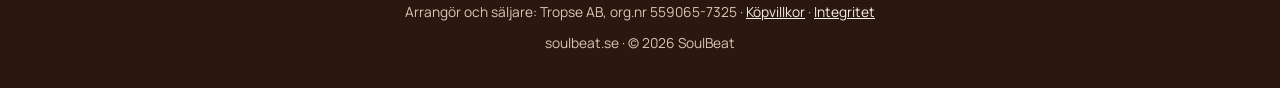
==== commit bb89e385: "Biljetter: en knapp för pris efter inkomst, beloppet väljs i kassan - Knapparna för 169, 269 och 420" ====
--- a/index.html
+++ b/index.html
@@ -299,7 +299,7 @@
   }
 </style>
 </head>
-<!-- Biljettläge: "tidig" visar 99-knappen ovanför 169, 269 och 420 kr. När de 20 tidiga är sålda, ändra till "ordinarie" så försvinner 99-knappen. -->
+<!-- Biljettläge: "tidig" visar 99-knappen ovanför knappen för pris efter inkomst (169–420 kr). När de 20 tidiga är sålda, ändra till "ordinarie" så försvinner 99-knappen. -->
 <body data-biljetter="tidig">
 
 <!-- ===== HERO ===== -->
@@ -327,7 +327,7 @@
           <li><b>Premiär</b><span>fredag 27 november 2026</span></li>
           <li><b>Tid</b><span>08–11</span></li>
           <li><b>Plats</b><span>Ungdomens hus, Malmö</span></li>
-          <li><b>Pris</b><span>99 kr för de första 20, sedan 169, 269 eller 420 kr efter inkomst</span></li>
+          <li><b>Pris</b><span>99 kr för de första 20, sedan väljer du själv mellan 169 och 420 kr efter inkomst</span></li>
         </ul>
         <div class="ctas">
           <a class="btn btn-main" href="#kalender">Kom på premiären</a>
@@ -477,22 +477,18 @@
         <div class="tix">
           <p class="tix-head">Biljetter</p>
           <div class="tix-tidig">
-            <p class="tix-sub">De första 20 biljetterna kostar 99 kr. Är de slut väljer du ett pris nedan.</p>
+            <p class="tix-sub">De första 20 biljetterna kostar 99 kr. Är de slut väljer du pris nedan.</p>
             <div class="tix-btns"><a class="btn btn-main" href="https://buy.stripe.com/aFacN53qWeSR5I55uycEw04?locale=sv">Tidig biljett 99 kr</a></div>
           </div>
           <p class="tix-label">Pris efter inkomst</p>
-          <p class="tix-sub"><span class="tix-ordinarie">De tidiga biljetterna är slut. </span>Du väljer själv vad du betalar, och alla får samma morgon.</p>
-          <div class="tix-btns">
-            <a class="btn btn-main" href="https://buy.stripe.com/28EcN51iO265dax6yCcEw01?locale=sv">Biljett 169 kr</a>
-            <a class="btn btn-main" href="https://buy.stripe.com/5kQfZh2mScKJ3zXcX0cEw02?locale=sv">Biljett 269 kr</a>
-            <a class="btn btn-main" href="https://buy.stripe.com/eVqfZh7Hc2654E1e14cEw03?locale=sv">Biljett 420 kr</a>
-          </div>
+          <p class="tix-sub"><span class="tix-ordinarie">De tidiga biljetterna är slut. </span>Du väljer själv beloppet i kassan, mellan 169 och 420 kr. Alla får samma morgon.</p>
+          <div class="tix-btns"><a class="btn btn-main" href="https://buy.stripe.com/eVq8wPd1w8ut5I58GKcEw05?locale=sv">Välj pris efter inkomst</a></div>
           <p class="tix-note">Alla priser inkluderar 6&nbsp;% moms. Betalningen visas som Tropse AB. <a href="kopvillkor.html">Köpvillkor</a></p>
         </div>
         </div>
 
         <div class="cal-actions">
-          <a class="btn btn-line" href="https://calendar.google.com/calendar/render?action=TEMPLATE&text=SoulBeat&dates=20261127T070000Z/20261127T100000Z&details=En%20nykter%20morgon%20med%20levande%20ljudresa%2C%20meditation%20och%20d%C3%A4refter%20fri%20dans.%20Kl%2008%E2%80%9311%2C%20uppl%C3%A4gget%20f%C3%B6ljer%20m%C3%A5nadens%20tema.%20Biljett%2099%20kr%20f%C3%B6r%20de%20f%C3%B6rsta%2020%2C%20sedan%20169%2C%20269%20eller%20420%20kr%20efter%20inkomst.%20Biljetter%20p%C3%A5%20soulbeat.se.&location=Ungdomens+hus%2C+Malm%C3%B6" target="_blank" rel="noopener">Lägg till i Google Kalender</a>
+          <a class="btn btn-line" href="https://calendar.google.com/calendar/render?action=TEMPLATE&text=SoulBeat&dates=20261127T070000Z/20261127T100000Z&details=En%20nykter%20morgon%20med%20levande%20ljudresa%2C%20meditation%20och%20d%C3%A4refter%20fri%20dans.%20Kl%2008%E2%80%9311%2C%20uppl%C3%A4gget%20f%C3%B6ljer%20m%C3%A5nadens%20tema.%20Biljett%2099%20kr%20f%C3%B6r%20de%20f%C3%B6rsta%2020%2C%20sedan%20169%E2%80%93420%20kr%20efter%20inkomst.%20Biljetter%20p%C3%A5%20soulbeat.se.&location=Ungdomens+hus%2C+Malm%C3%B6" target="_blank" rel="noopener">Lägg till i Google Kalender</a>
           <a class="btn btn-line" href="https://www.facebook.com/events/1452131226860801/" target="_blank" rel="noopener">Evenemanget på Facebook</a>
           <a class="btn btn-line" href="soulbeat.ics" download>Ladda ner (.ics)</a>
           <a class="btn btn-line" href="webcal://soulbeat.se/soulbeat.ics">Prenumerera på serien</a>
@@ -560,14 +556,10 @@
     <div class="faq">
       <details><summary>När och hur ofta är det?</summary><p>En morgon i månaden, kl <span class="nw">08–11</span>. Premiär fredag 27 november 2026, och vårens datum är preliminära: se Kalender. Du startar dagen med energi och är redo för både jobbet och helgen.</p></details>
       <details><summary>Behöver jag kunna dansa?</summary><p>Nej. Här dansar vi fritt, utan prestation. Det finns inga steg att lära sig och inget rätt eller fel. Du rör dig som det känns.</p></details>
-      <details><summary>Vad kostar det?</summary><p>De första 20 biljetterna kostar 99 kr. Sedan väljer du själv mellan 169, 269 och 420 kr efter inkomst. Alla får samma morgon, och alla priser inkluderar 6&nbsp;% moms.</p>
+      <details><summary>Vad kostar det?</summary><p>De första 20 biljetterna kostar 99 kr. Sedan väljer du själv ett belopp mellan 169 och 420 kr efter inkomst. Alla får samma morgon, och alla priser inkluderar 6&nbsp;% moms.</p>
         <div class="tix">
           <div class="tix-btns tix-tidig"><a class="btn btn-main" href="https://buy.stripe.com/aFacN53qWeSR5I55uycEw04?locale=sv">Tidig biljett 99 kr</a></div>
-          <div class="tix-btns">
-            <a class="btn btn-main" href="https://buy.stripe.com/28EcN51iO265dax6yCcEw01?locale=sv">Biljett 169 kr</a>
-            <a class="btn btn-main" href="https://buy.stripe.com/5kQfZh2mScKJ3zXcX0cEw02?locale=sv">Biljett 269 kr</a>
-            <a class="btn btn-main" href="https://buy.stripe.com/eVqfZh7Hc2654E1e14cEw03?locale=sv">Biljett 420 kr</a>
-          </div>
+          <div class="tix-btns"><a class="btn btn-main" href="https://buy.stripe.com/eVq8wPd1w8ut5I58GKcEw05?locale=sv">Välj pris efter inkomst</a></div>
           <p class="tix-note">Betalningen visas som Tropse AB. <a href="kopvillkor.html">Köpvillkor</a></p>
         </div>
       </details>
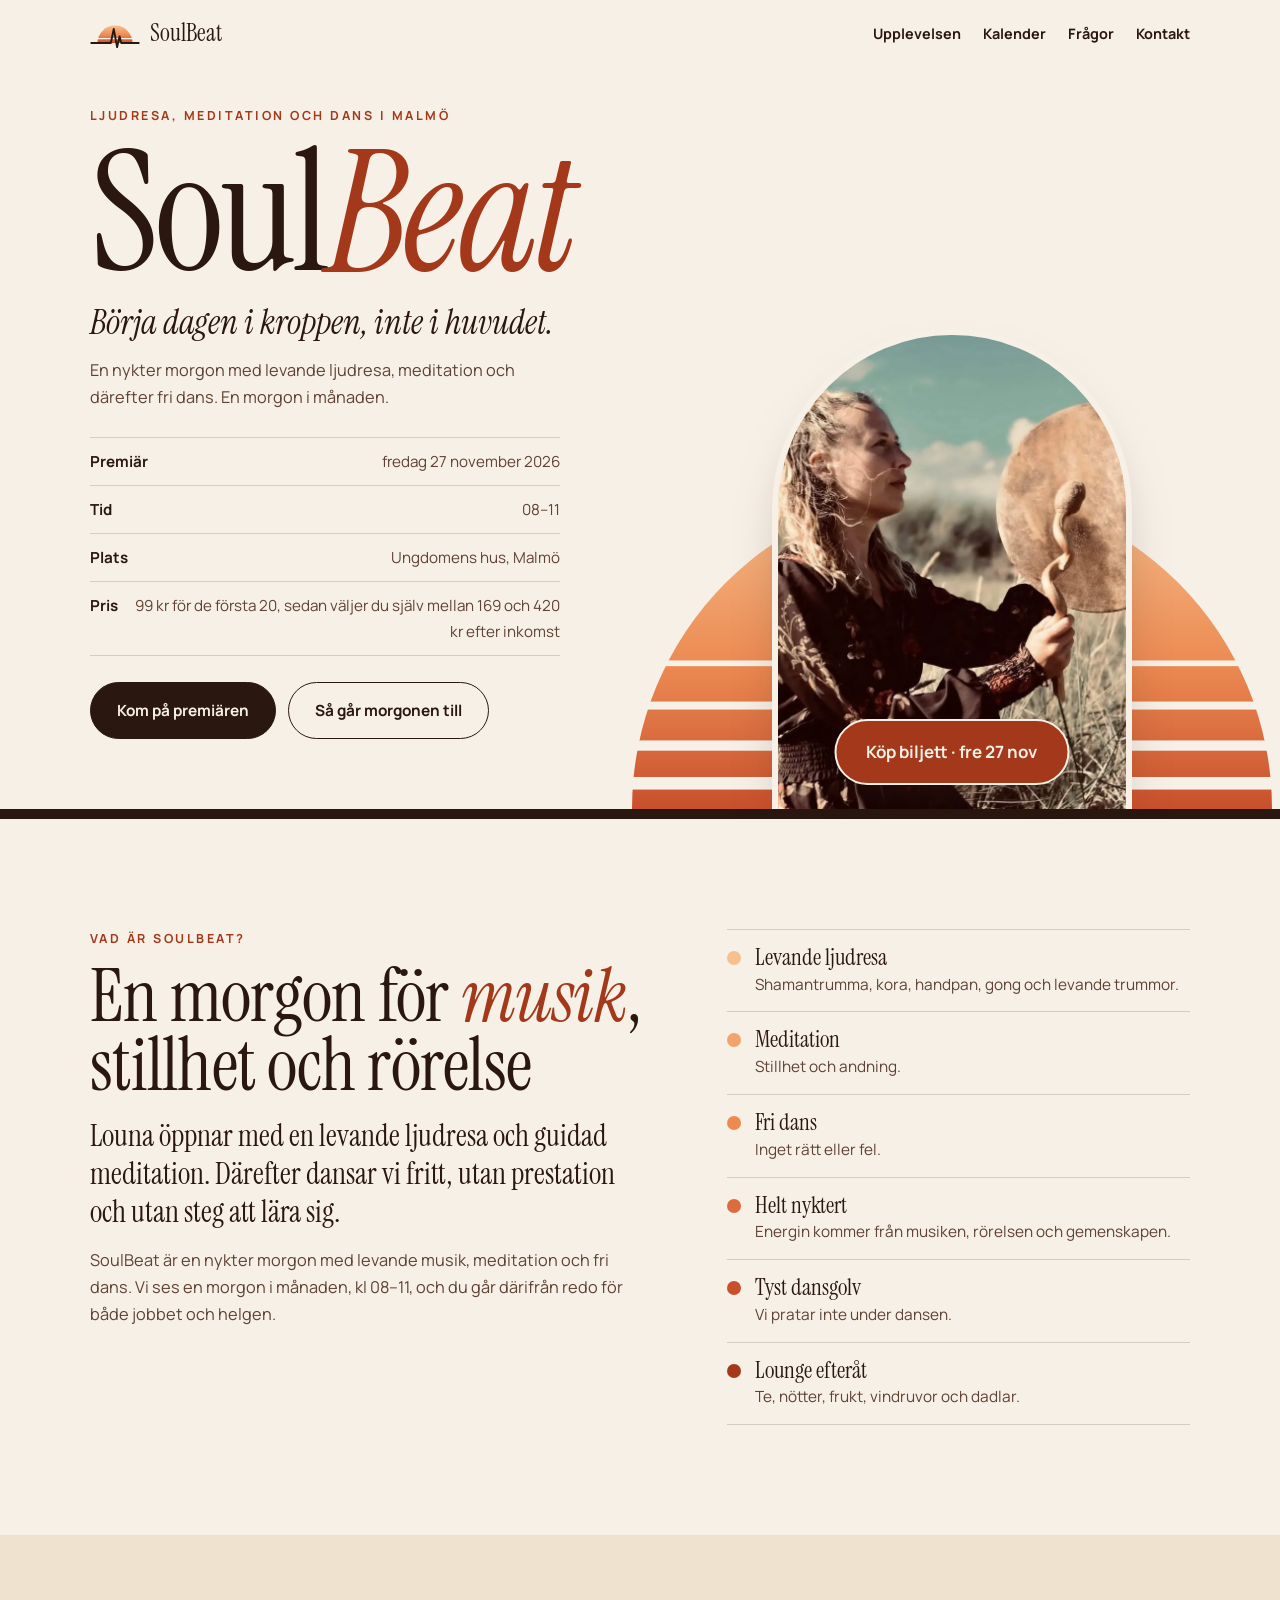
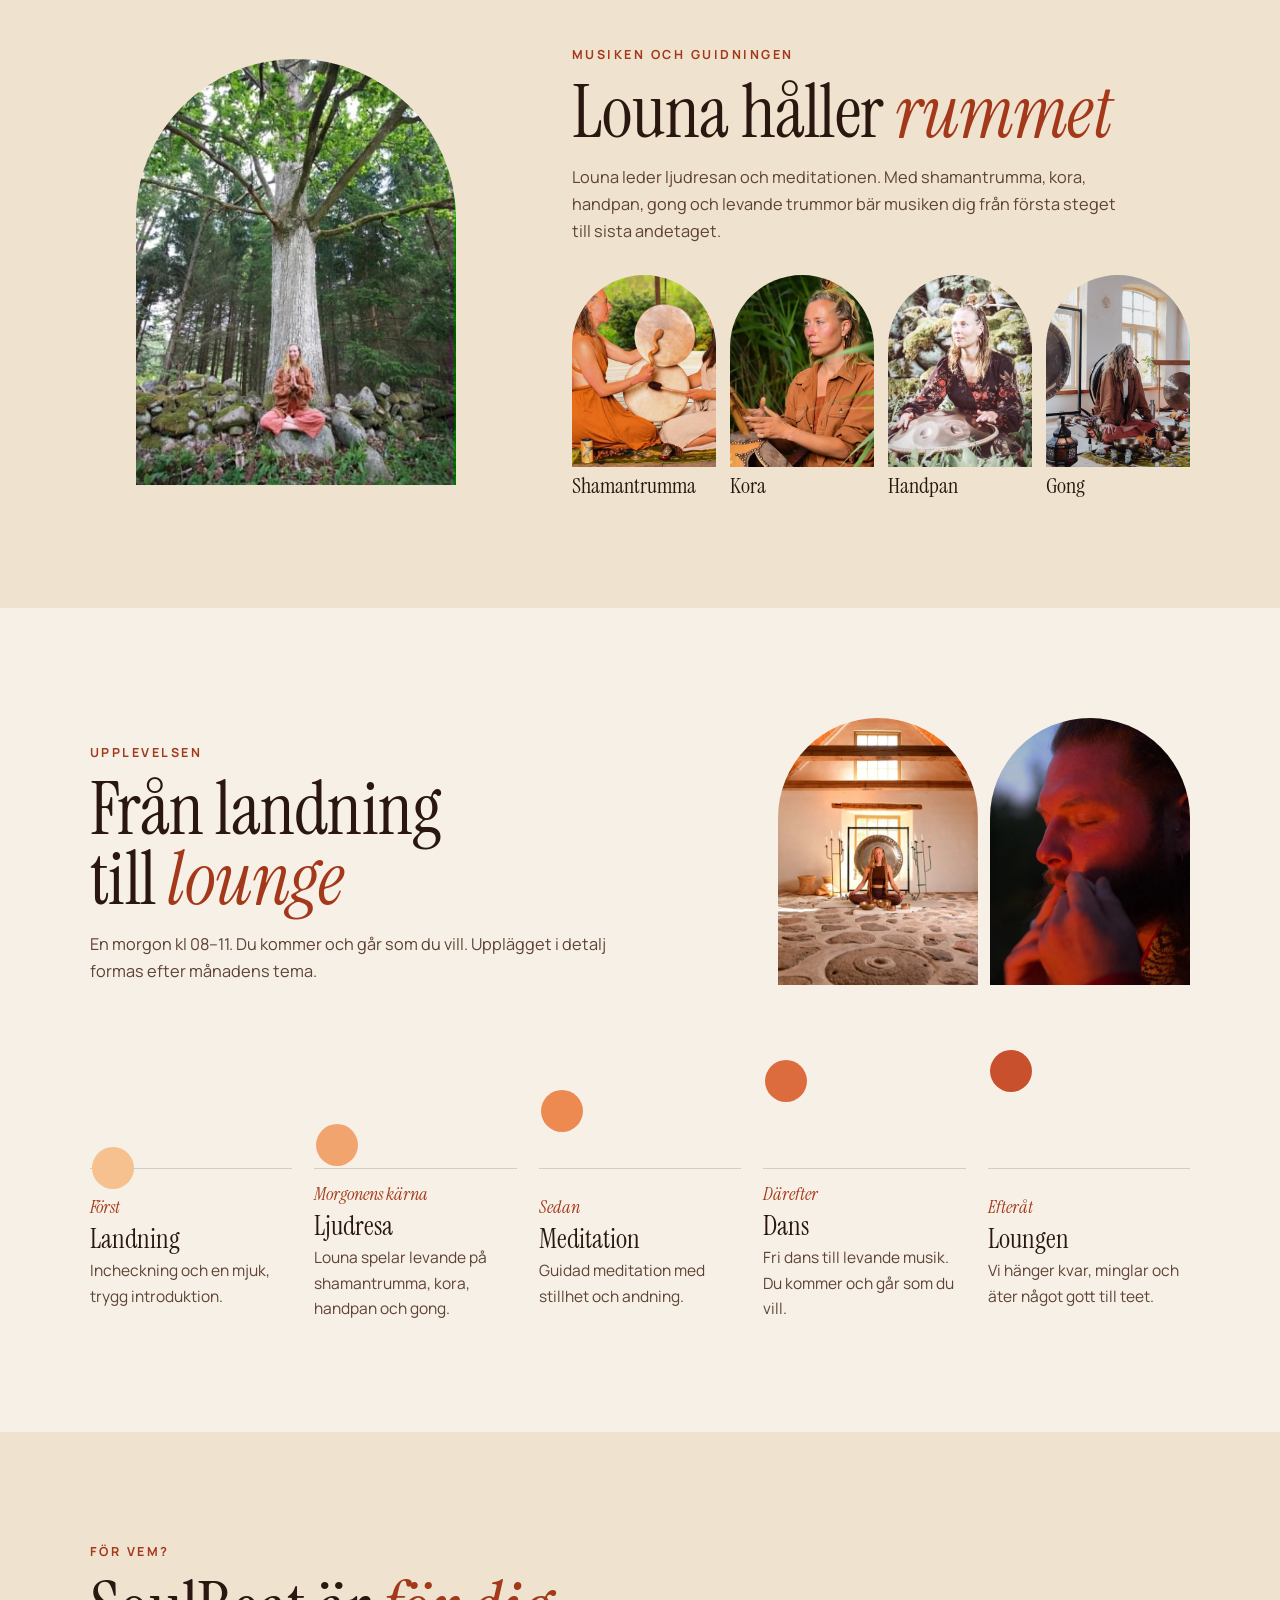
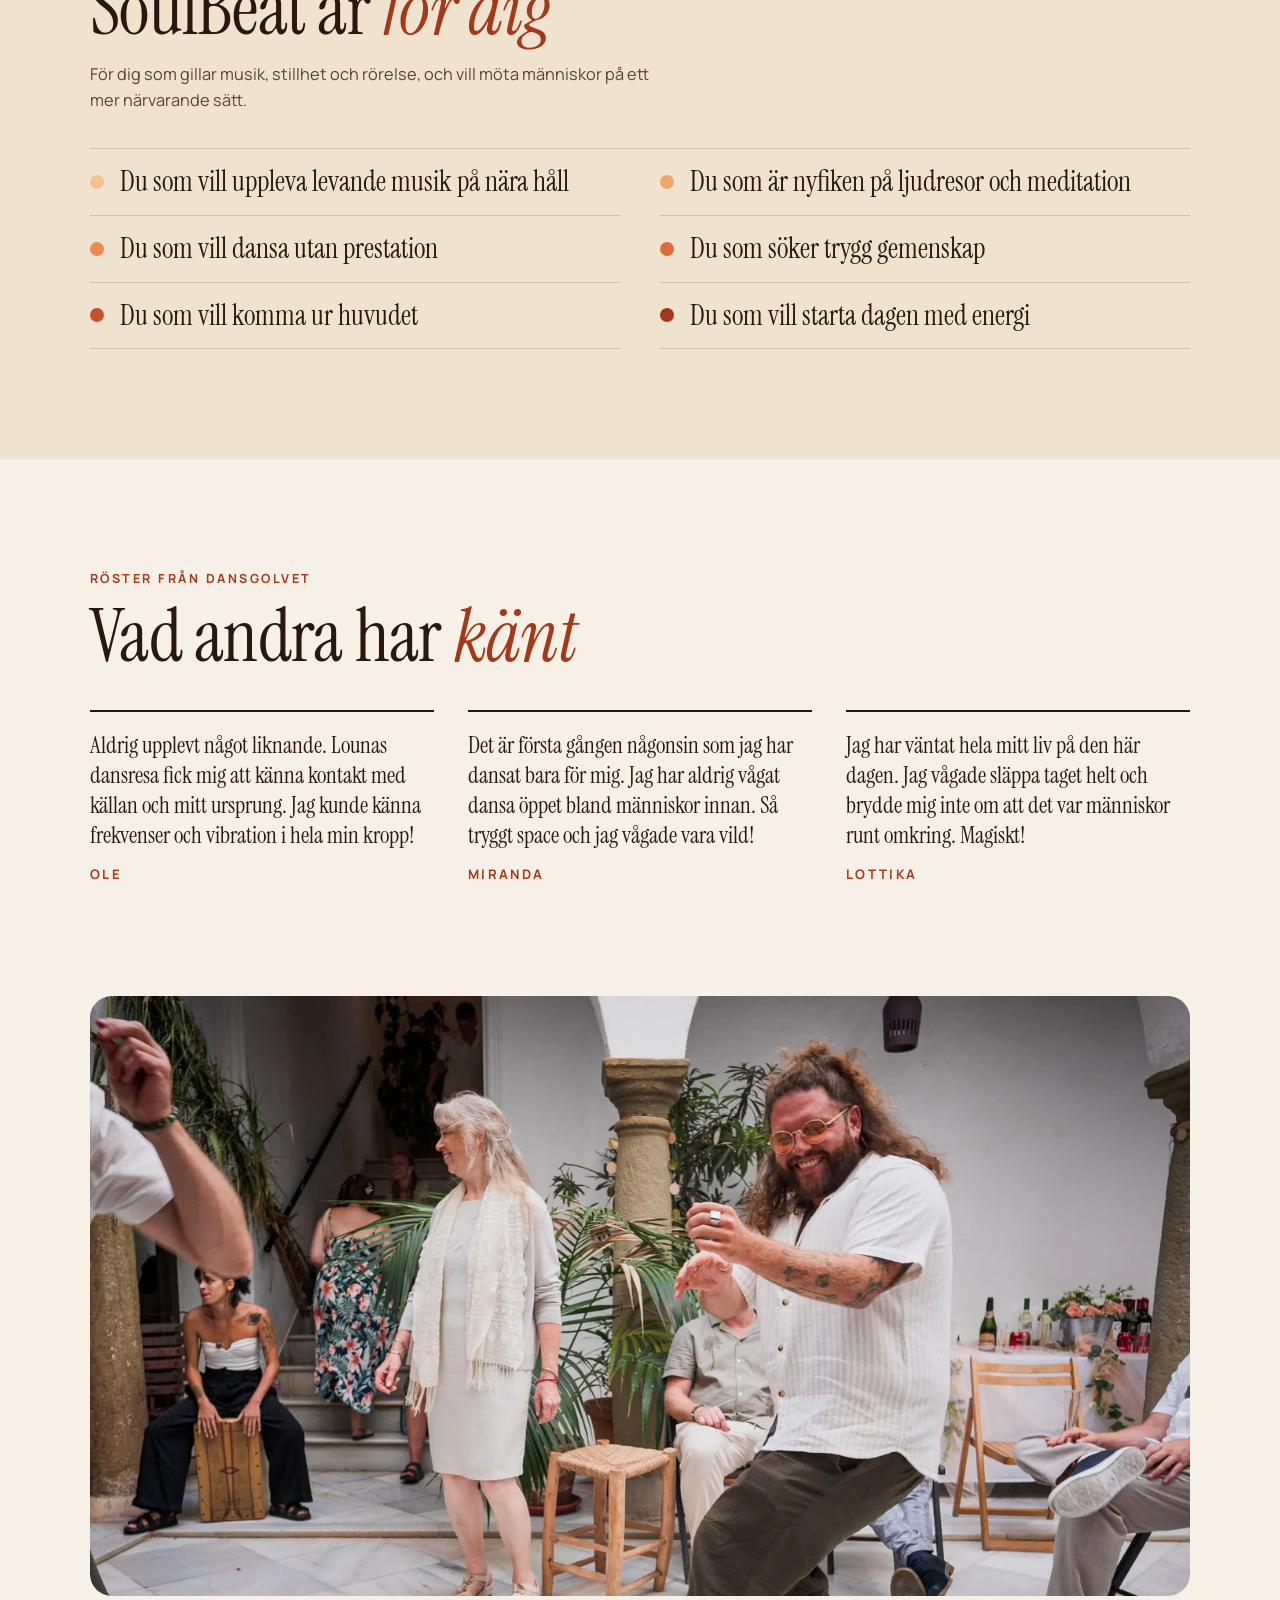
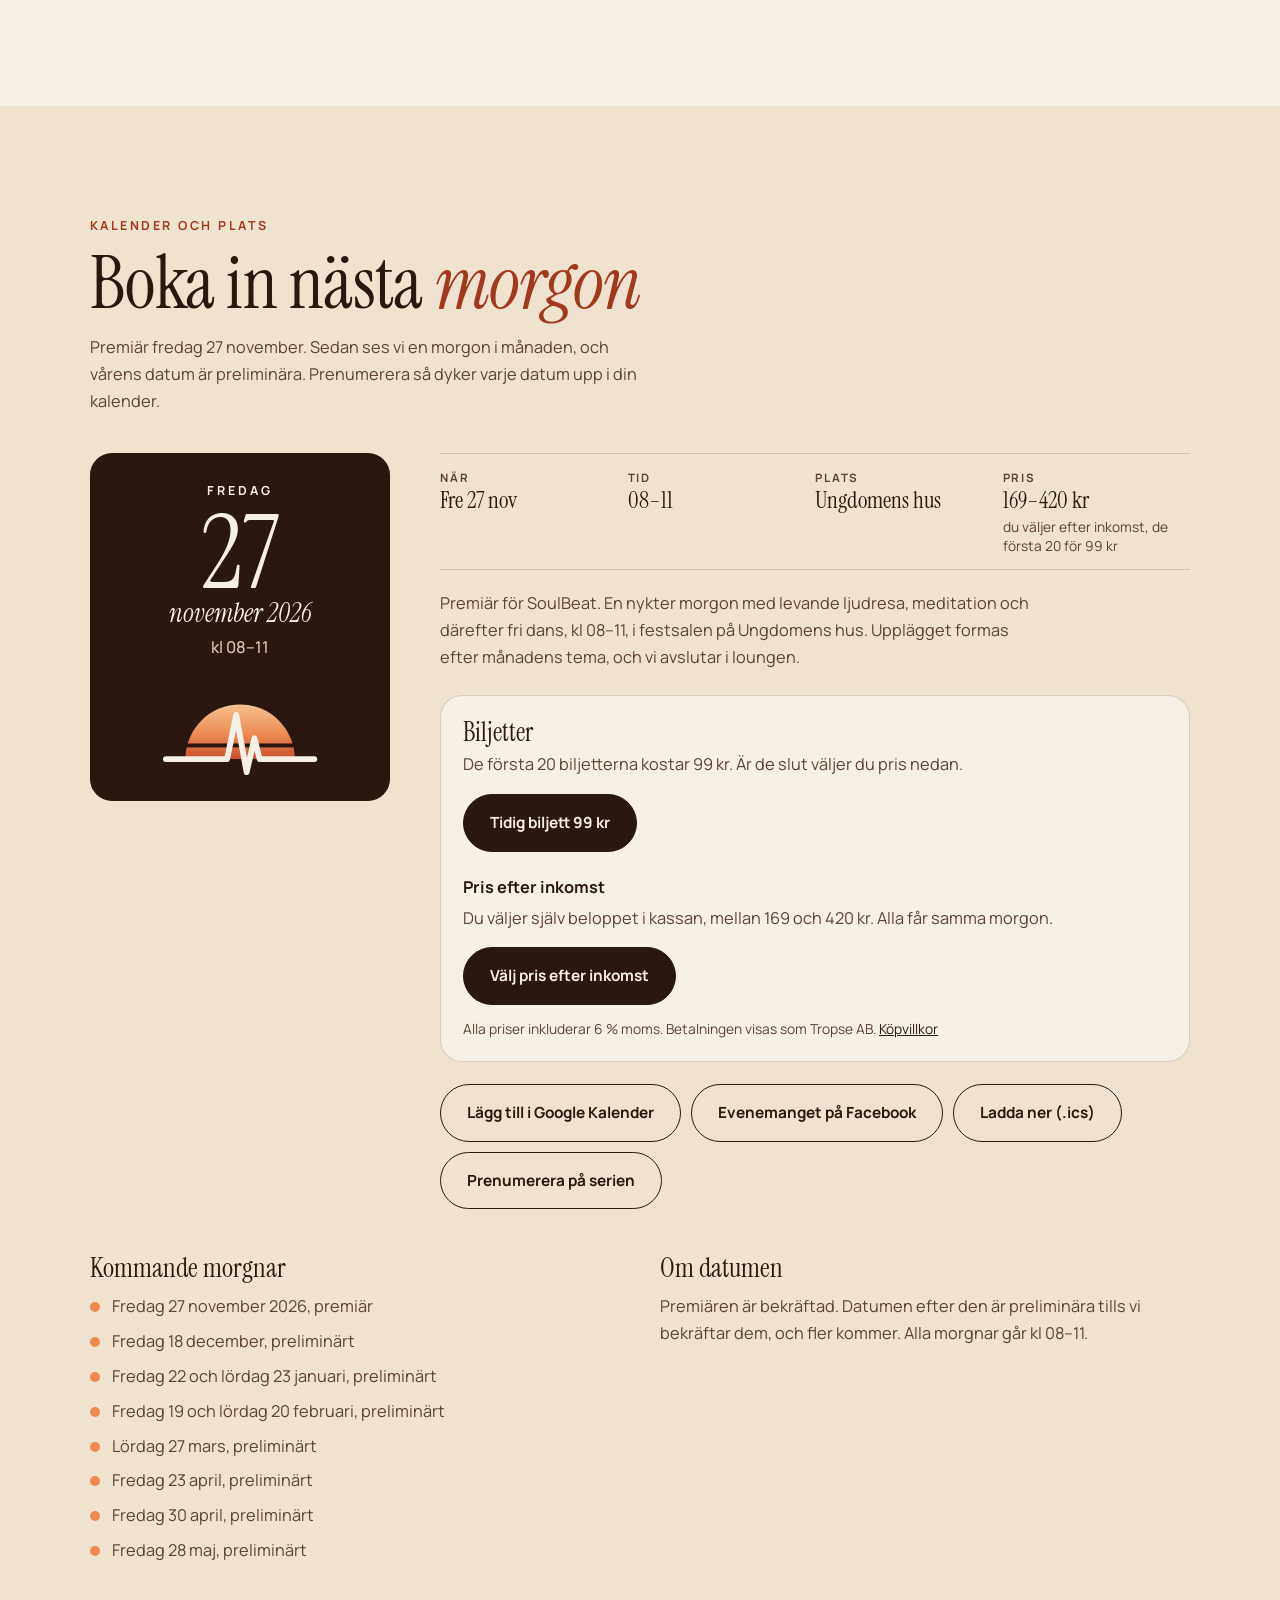
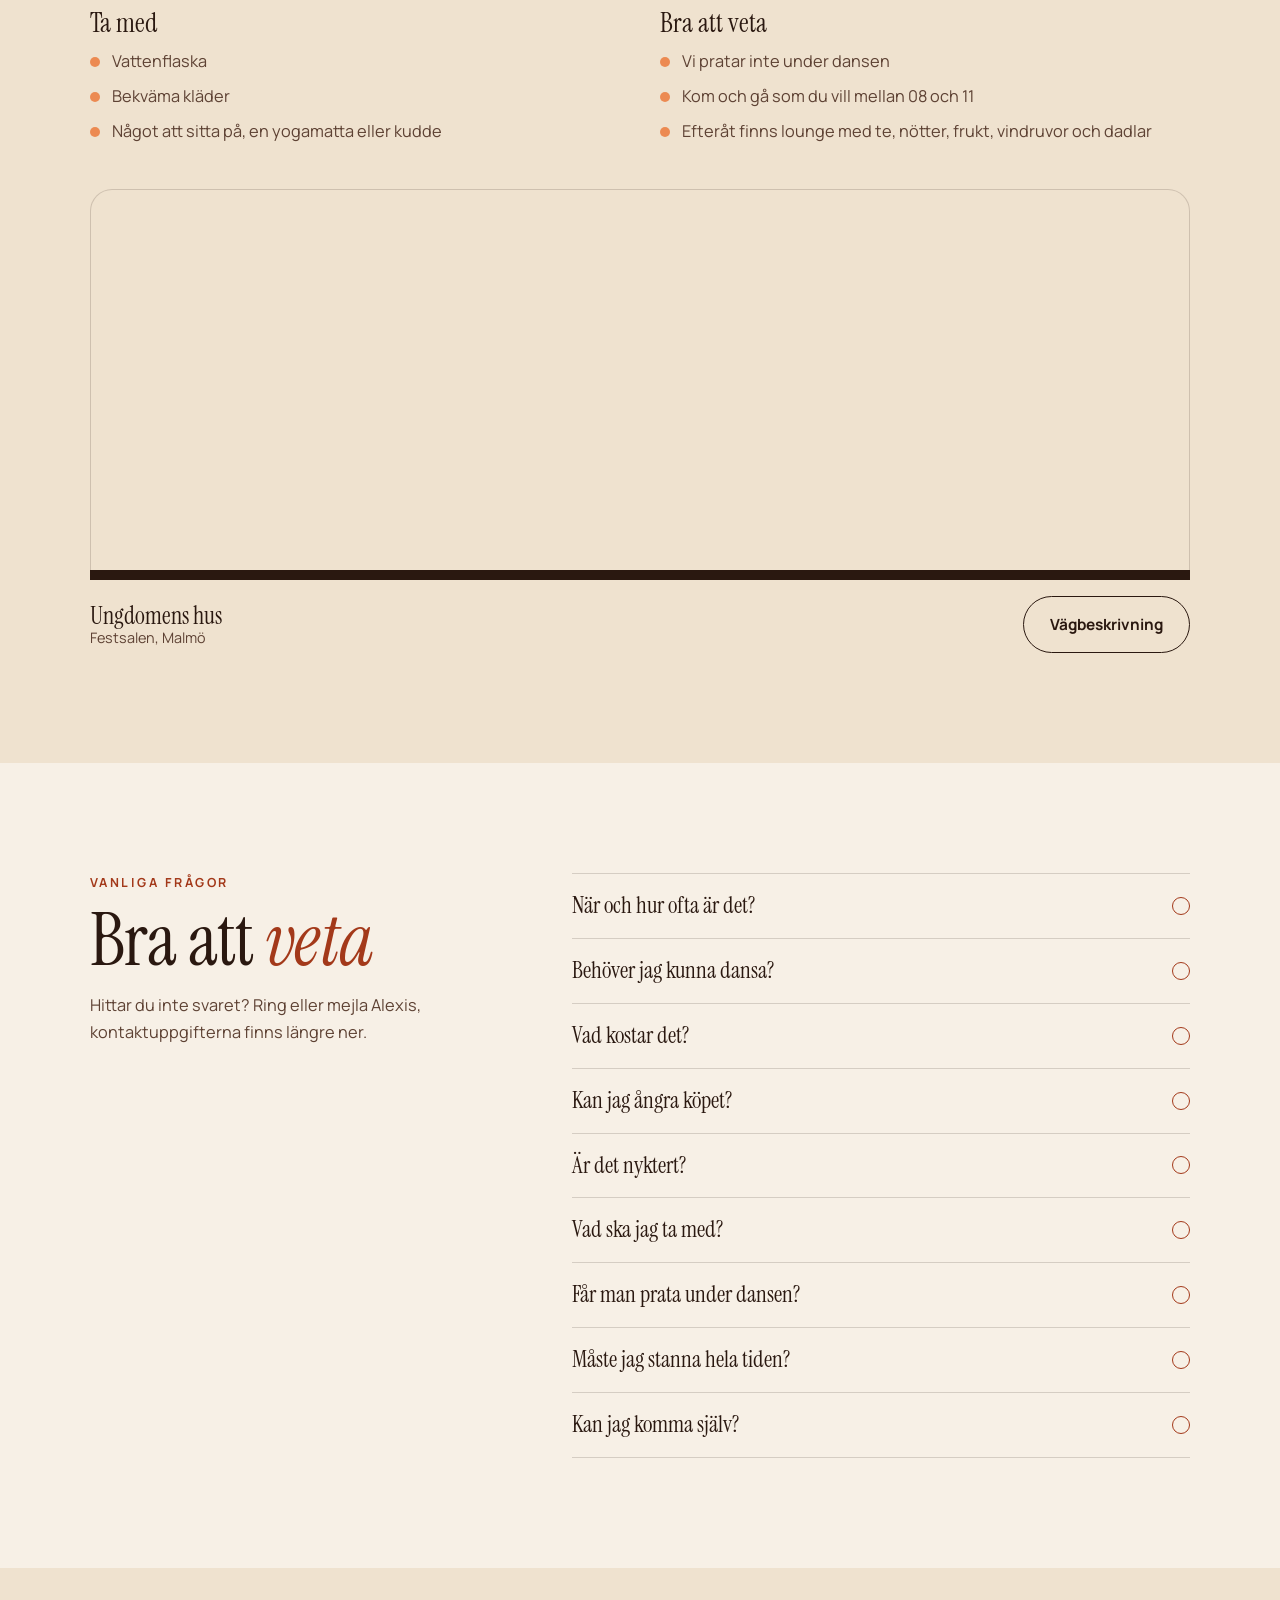
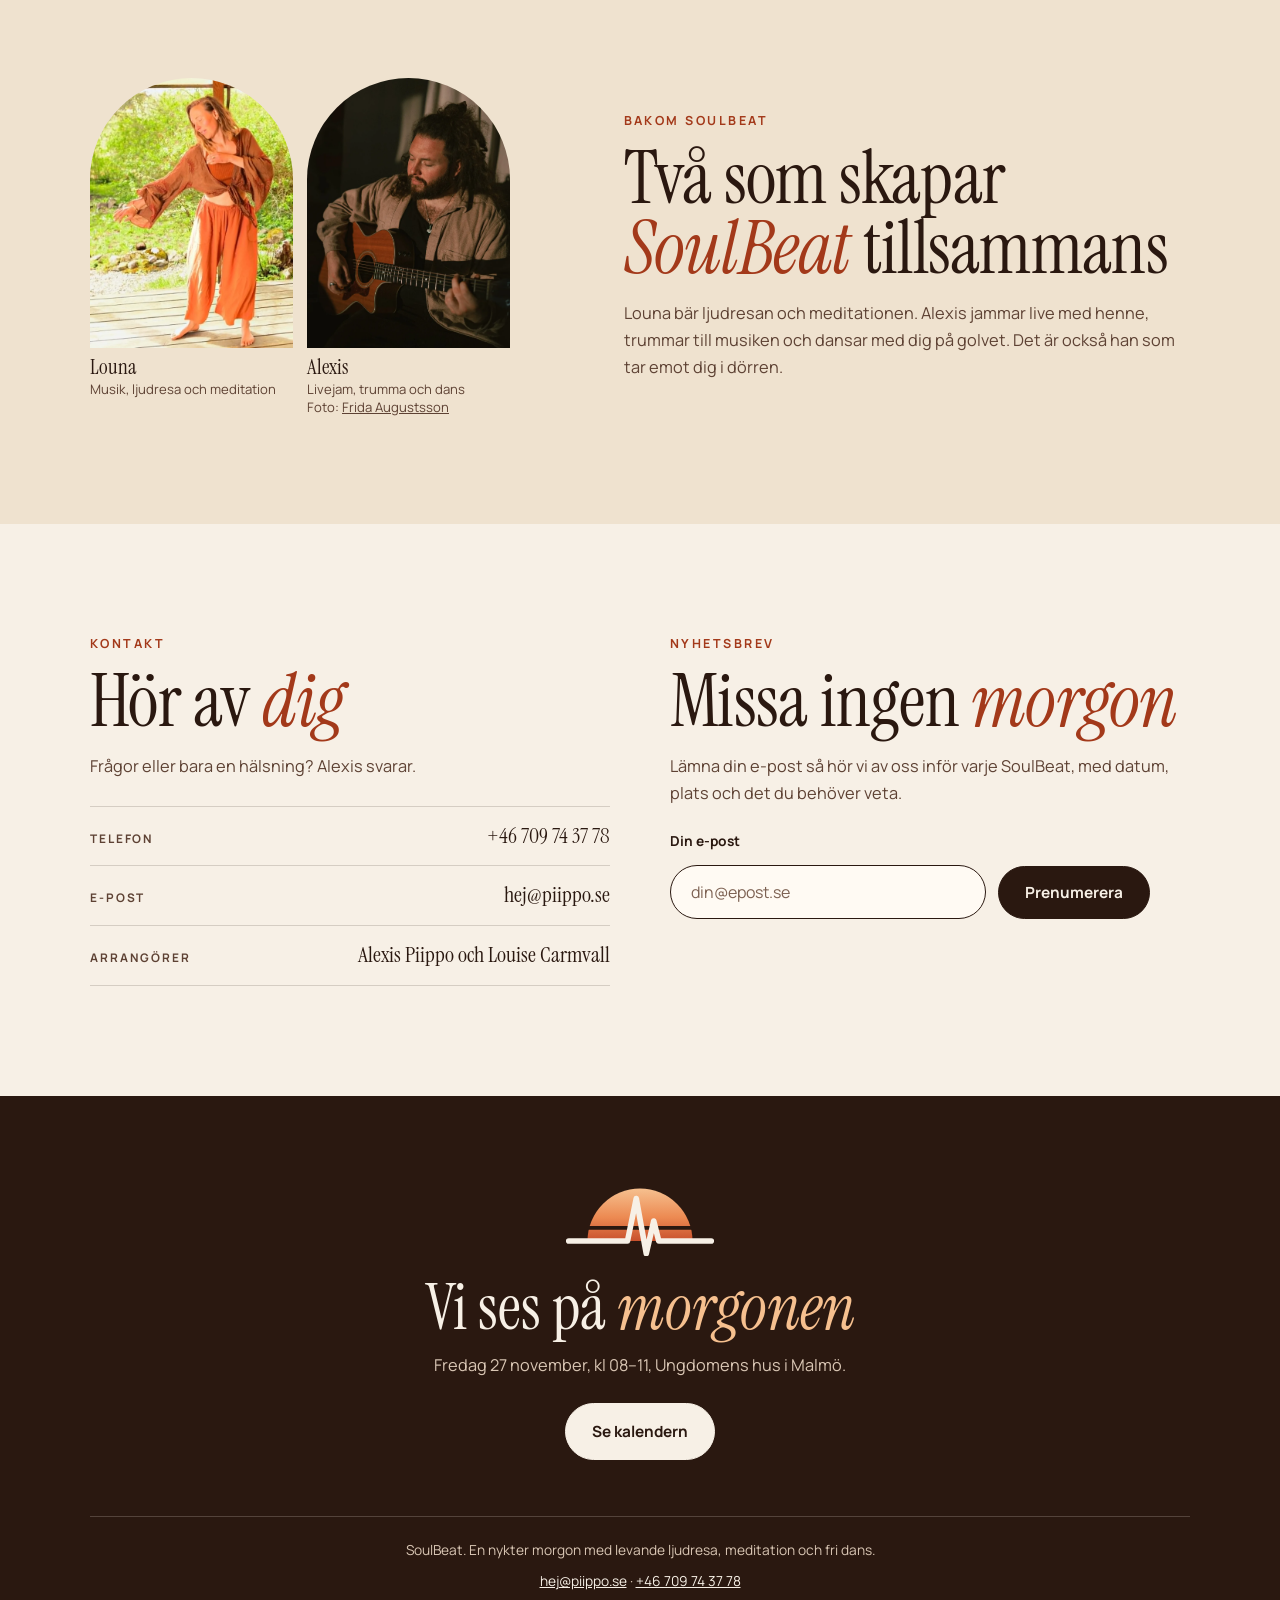
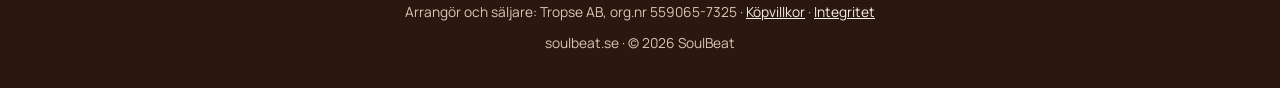
==== commit 9277a099: "Hero: knapp "Köp biljett · fre 27 nov" på bilden Rostfärgad knapp med ljus kant längst ner på hero-b" ====
--- a/index.html
+++ b/index.html
@@ -106,6 +106,10 @@
   .hero-arch { position: relative; width: min(280px, 74%); aspect-ratio: 3/4; border: 6px solid var(--bg); border-bottom: 0;
     box-shadow: 0 30px 60px -30px rgba(42,24,16,.5); }
   .hero-arch img { object-position: 40% 40%; }
+  .hero-tix { position: absolute; left: 50%; bottom: 24px; transform: translateX(-50%); z-index: 2; white-space: nowrap;
+    background: var(--rust); color: var(--bg); border: 2.5px solid var(--bg); padding: 15px 22px; font-size: 1rem;
+    box-shadow: 0 16px 34px -10px rgba(42,24,16,.75); }
+  .hero-tix:hover { background: var(--ink); border-color: var(--bg); }
   .horizon { height: 10px; background: var(--ink); }
 
   /* ============ OM ============ */
@@ -277,6 +281,7 @@
     .hero-art { min-height: 600px; }
     .sun { width: 640px; }
     .hero-arch { width: 360px; }
+    .hero-tix { padding: 17px 30px; font-size: 1.06rem; }
     .om-grid { grid-template-columns: 1.1fr .9fr; gap: 70px; align-items: start; }
     .louna-grid { grid-template-columns: .8fr 1.2fr; gap: 70px; }
     .louna-photo { width: 320px; justify-self: center; }
@@ -341,6 +346,7 @@
           <path d="M0 280 a280 280 0 0 1 560 0 Z" fill="url(#sg)" mask="url(#sm)"/>
         </svg>
         <div class="arch hero-arch"><img src="bilder/louna-shamantrumma.webp" alt="Louna spelar shamantrumma i ett fält" width="960" height="960" fetchpriority="high" /></div>
+        <a class="btn btn-main hero-tix" href="#biljetter">Köp biljett · fre 27 nov</a>
       </div>
     </div>
   </div>
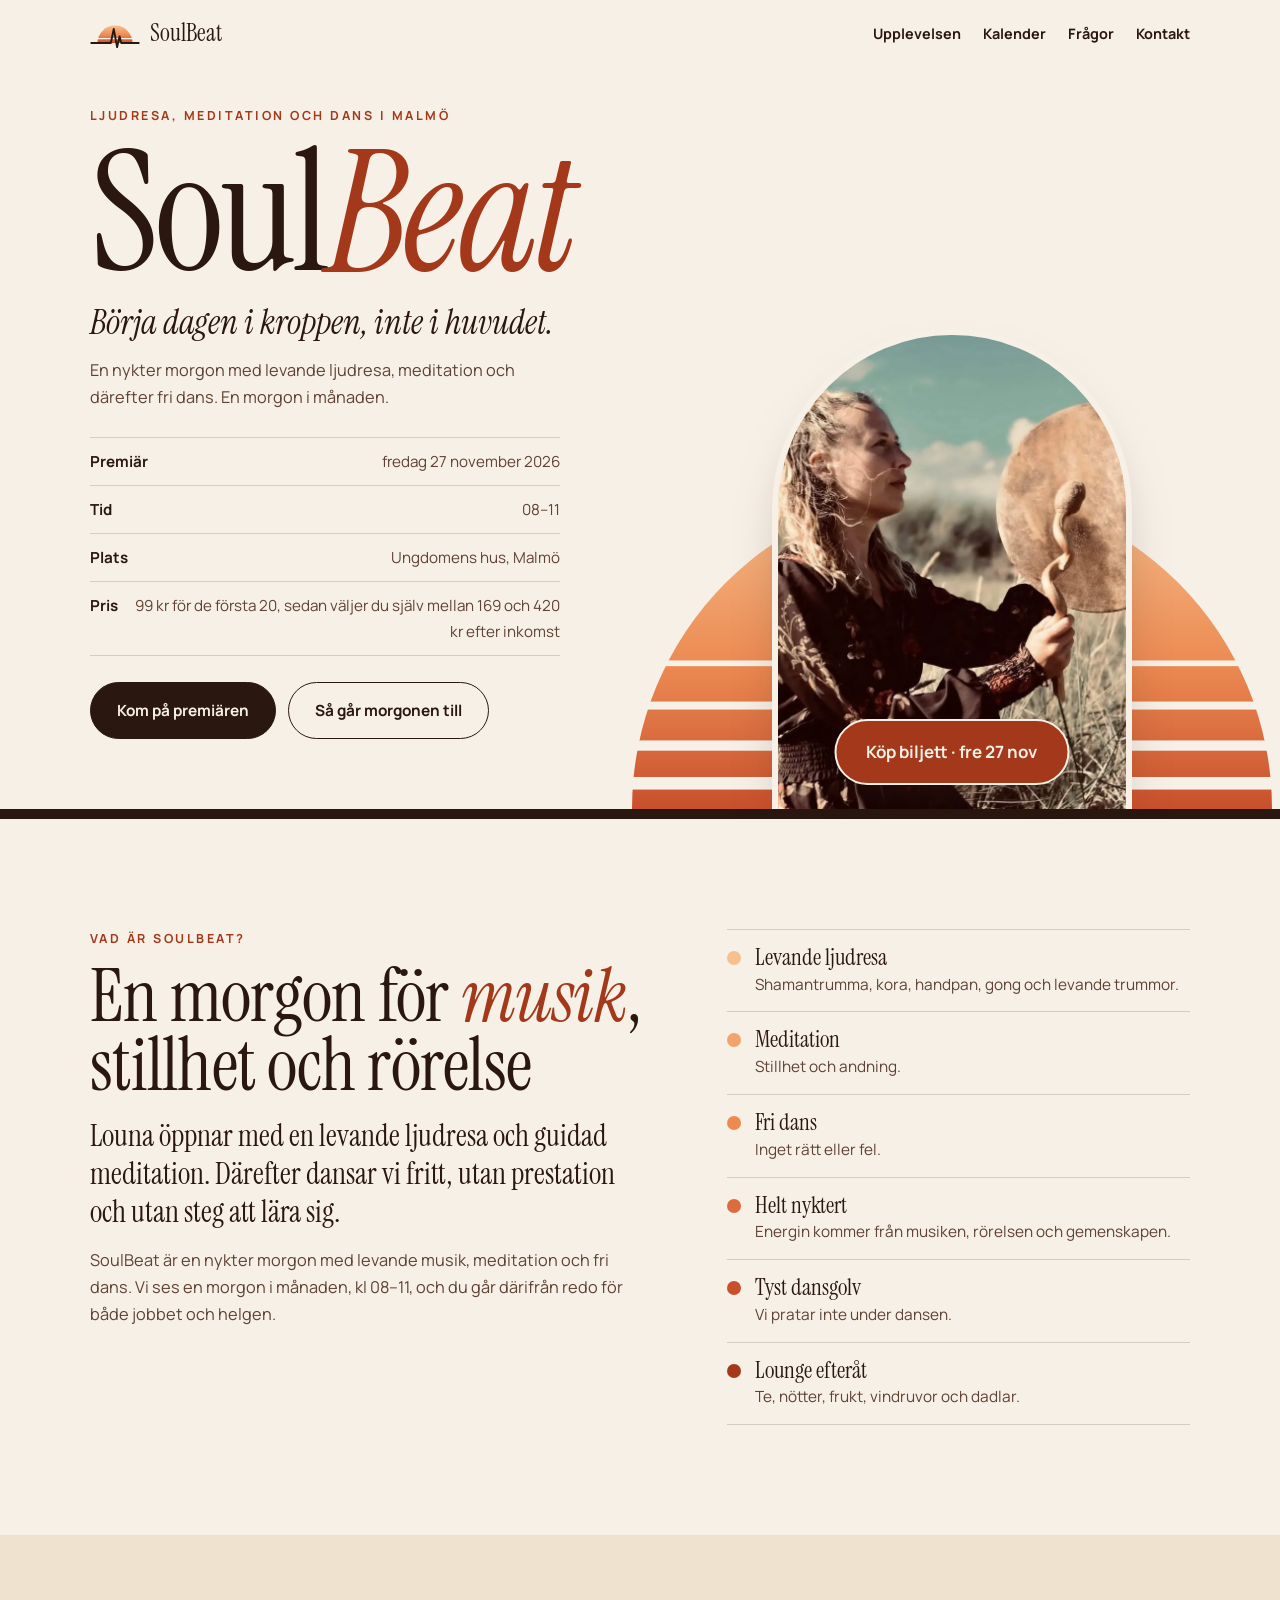
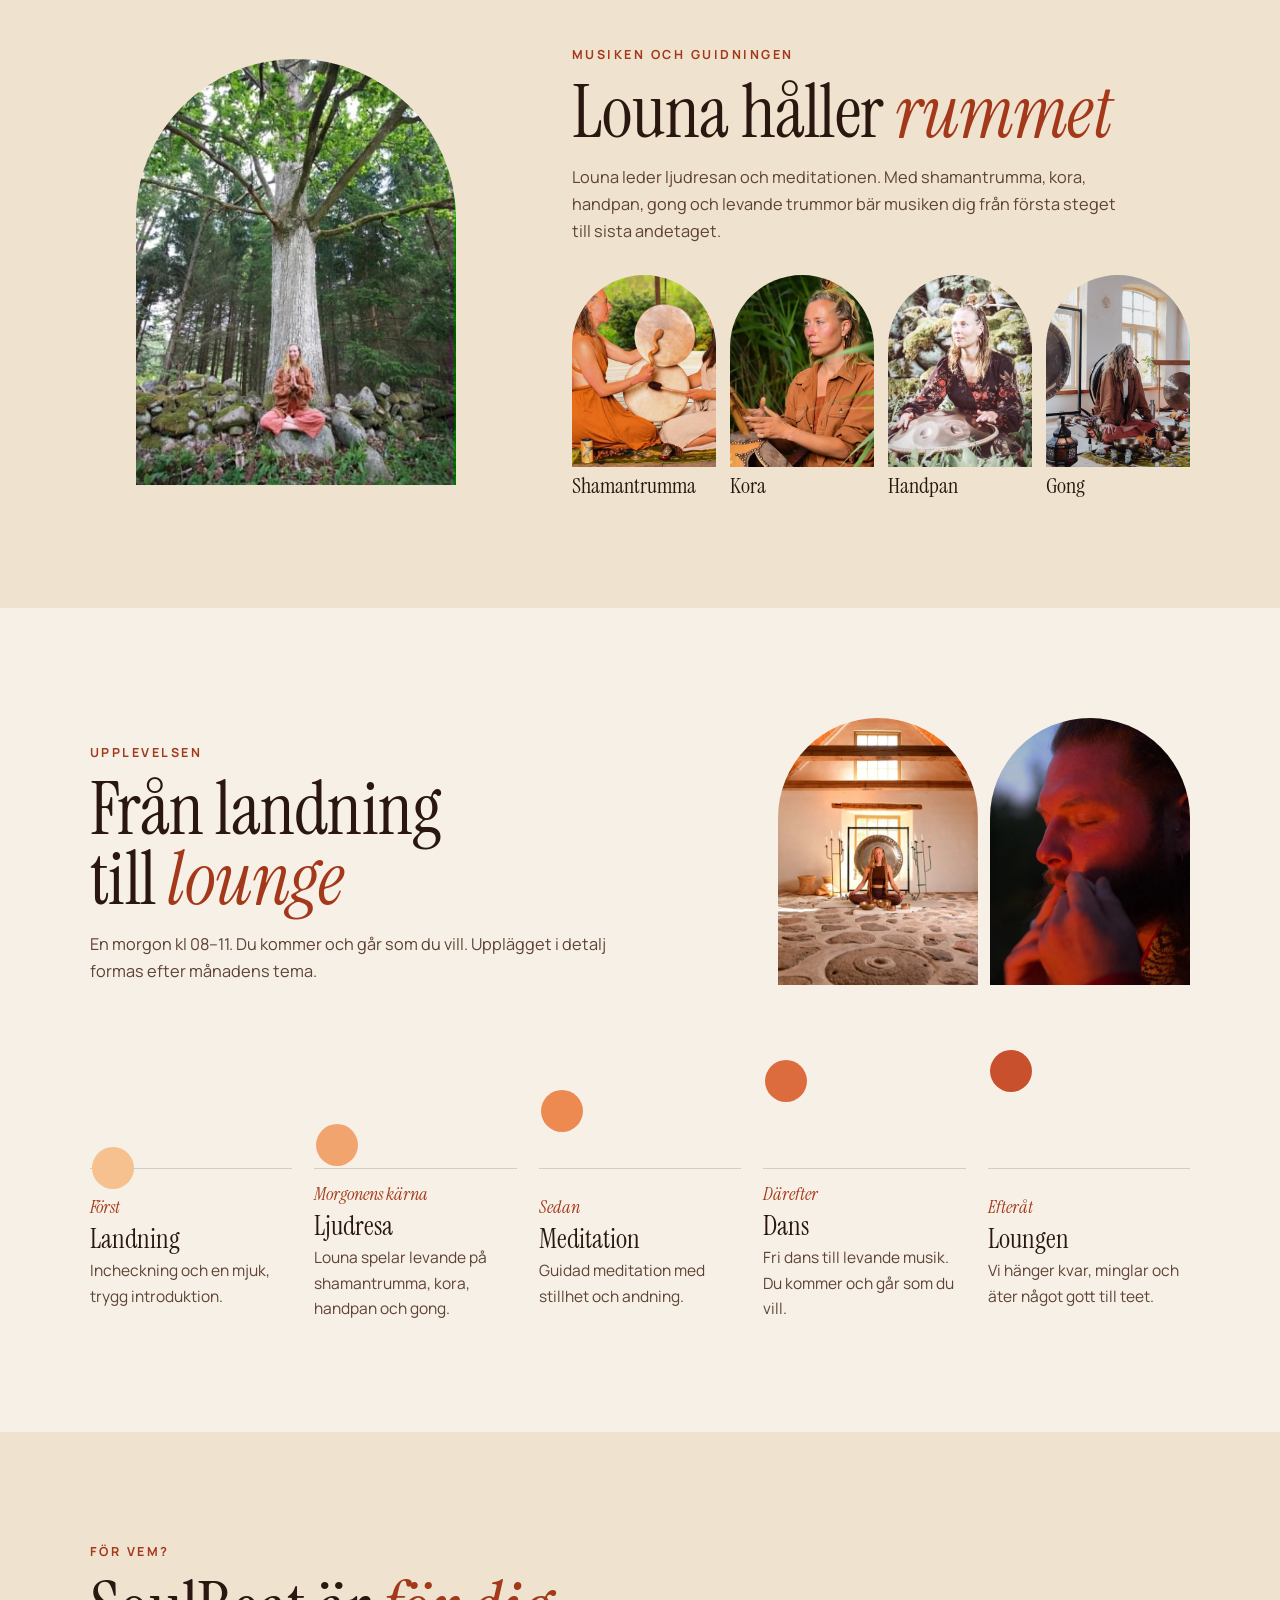
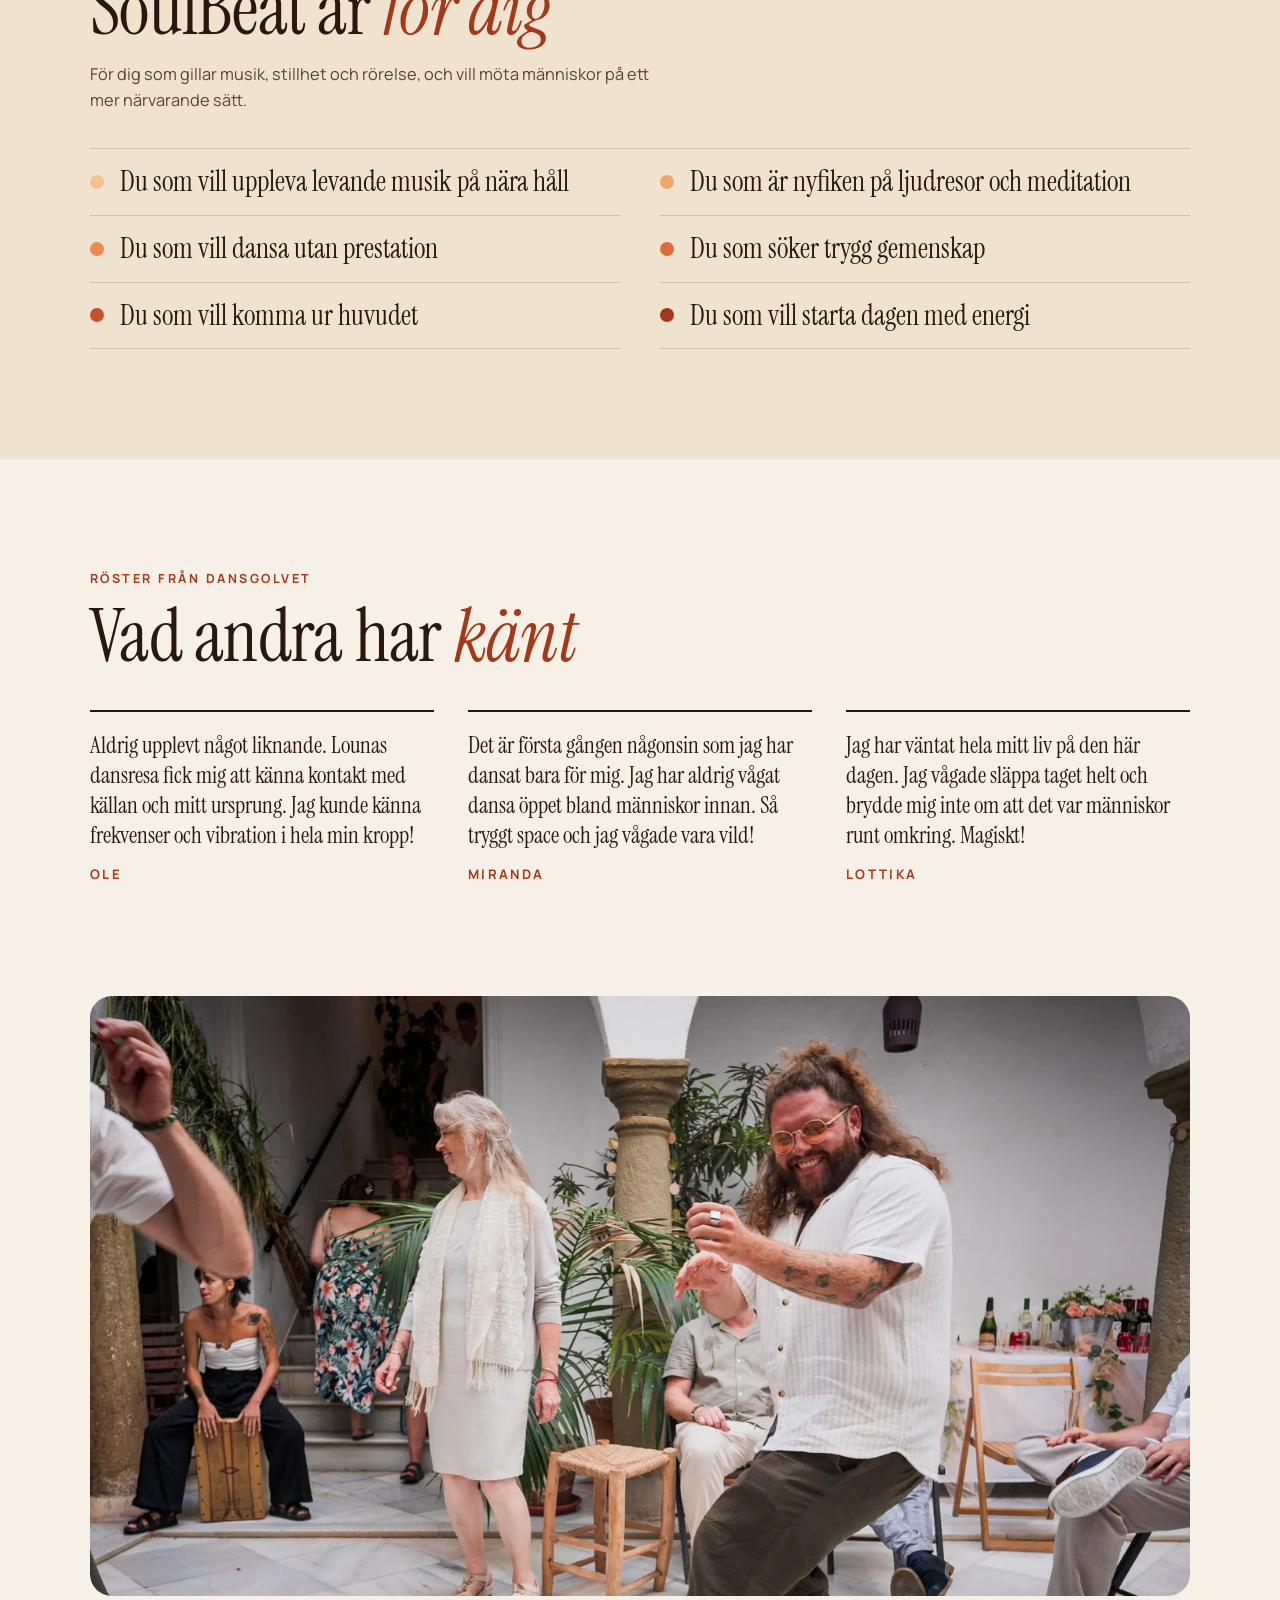
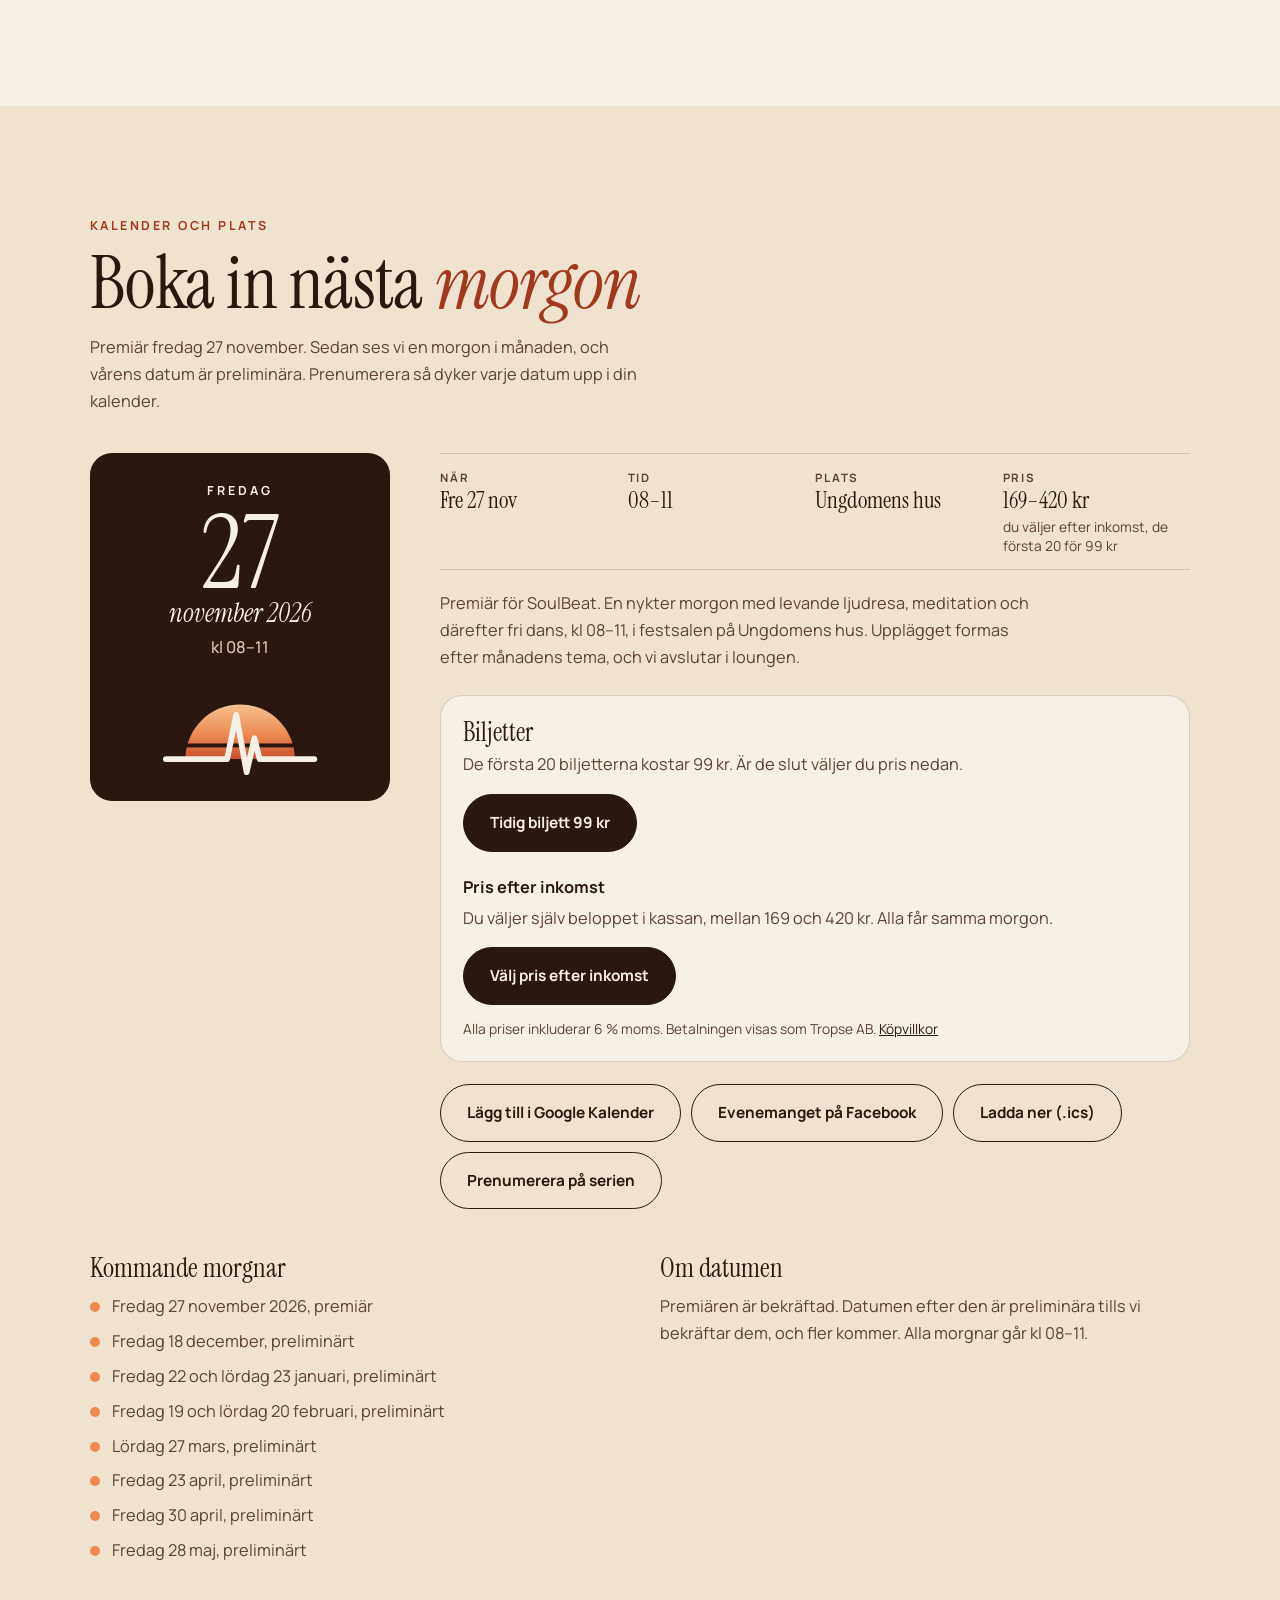
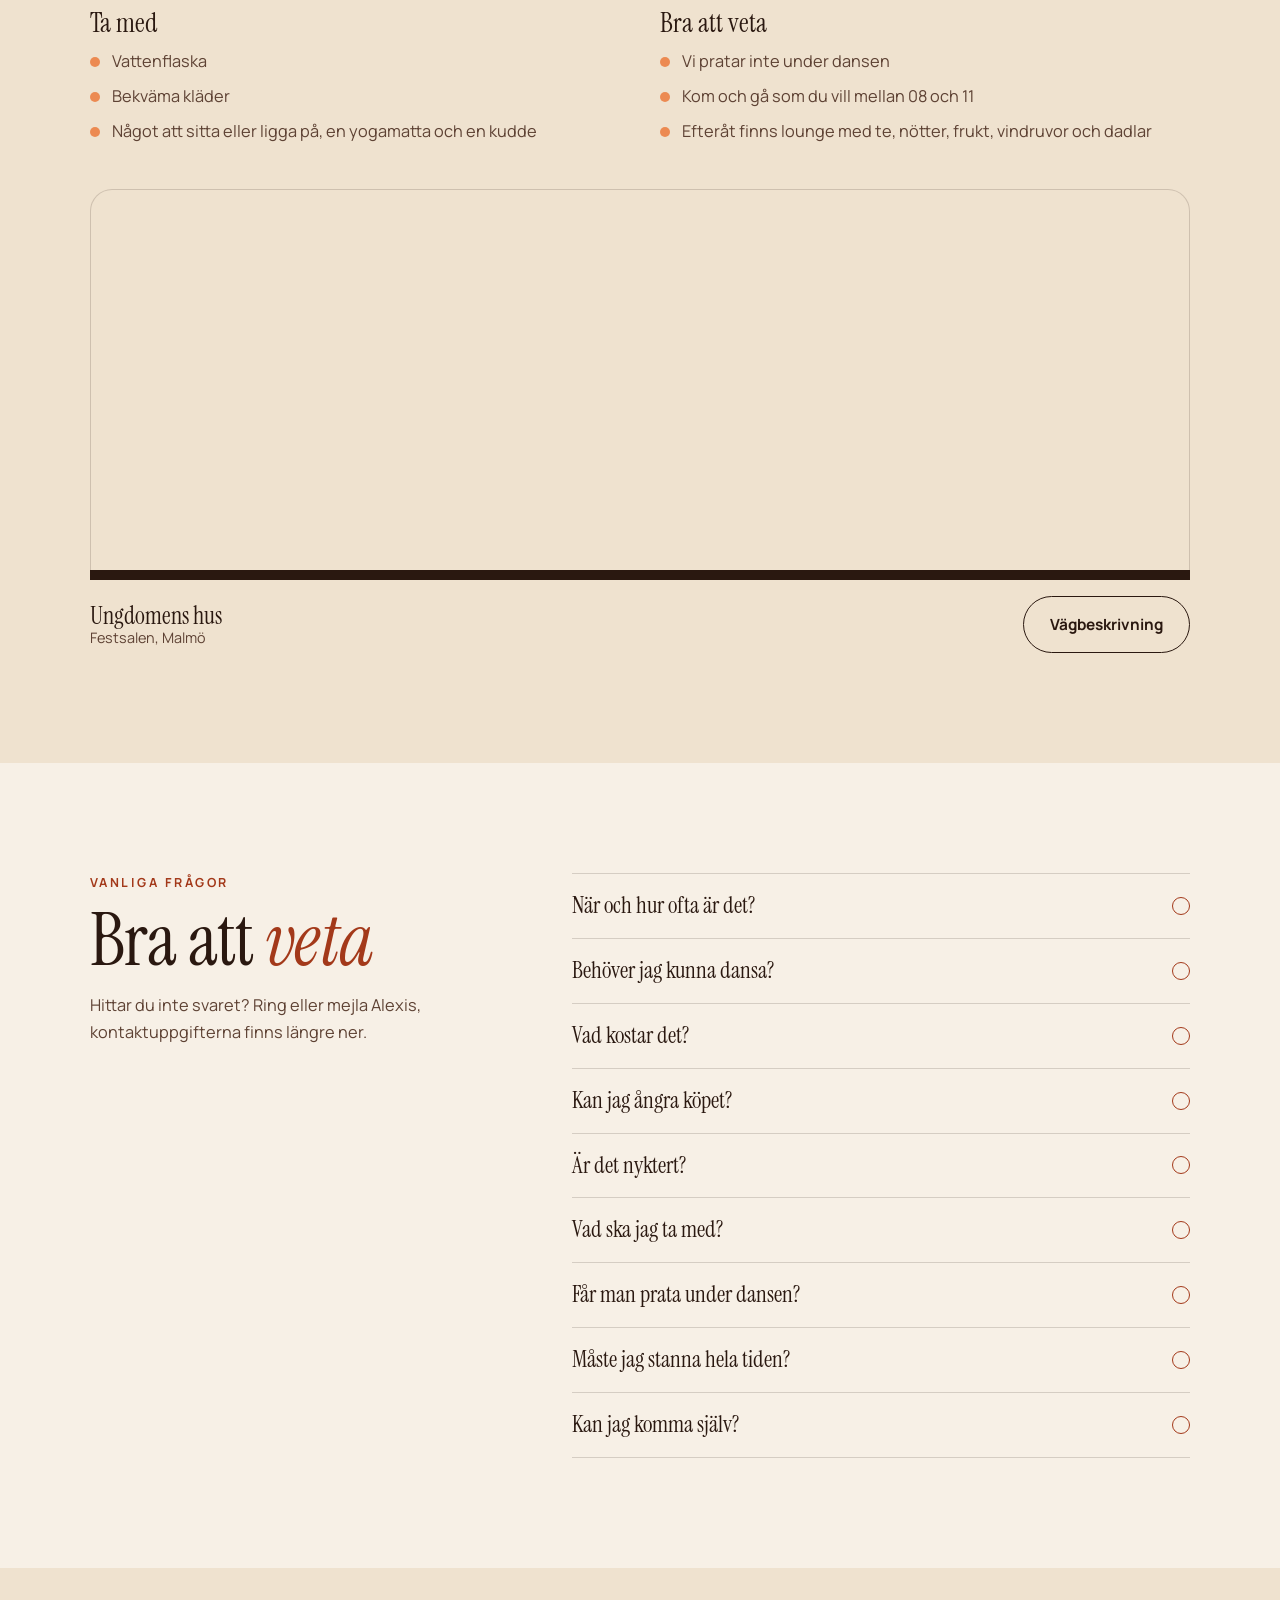
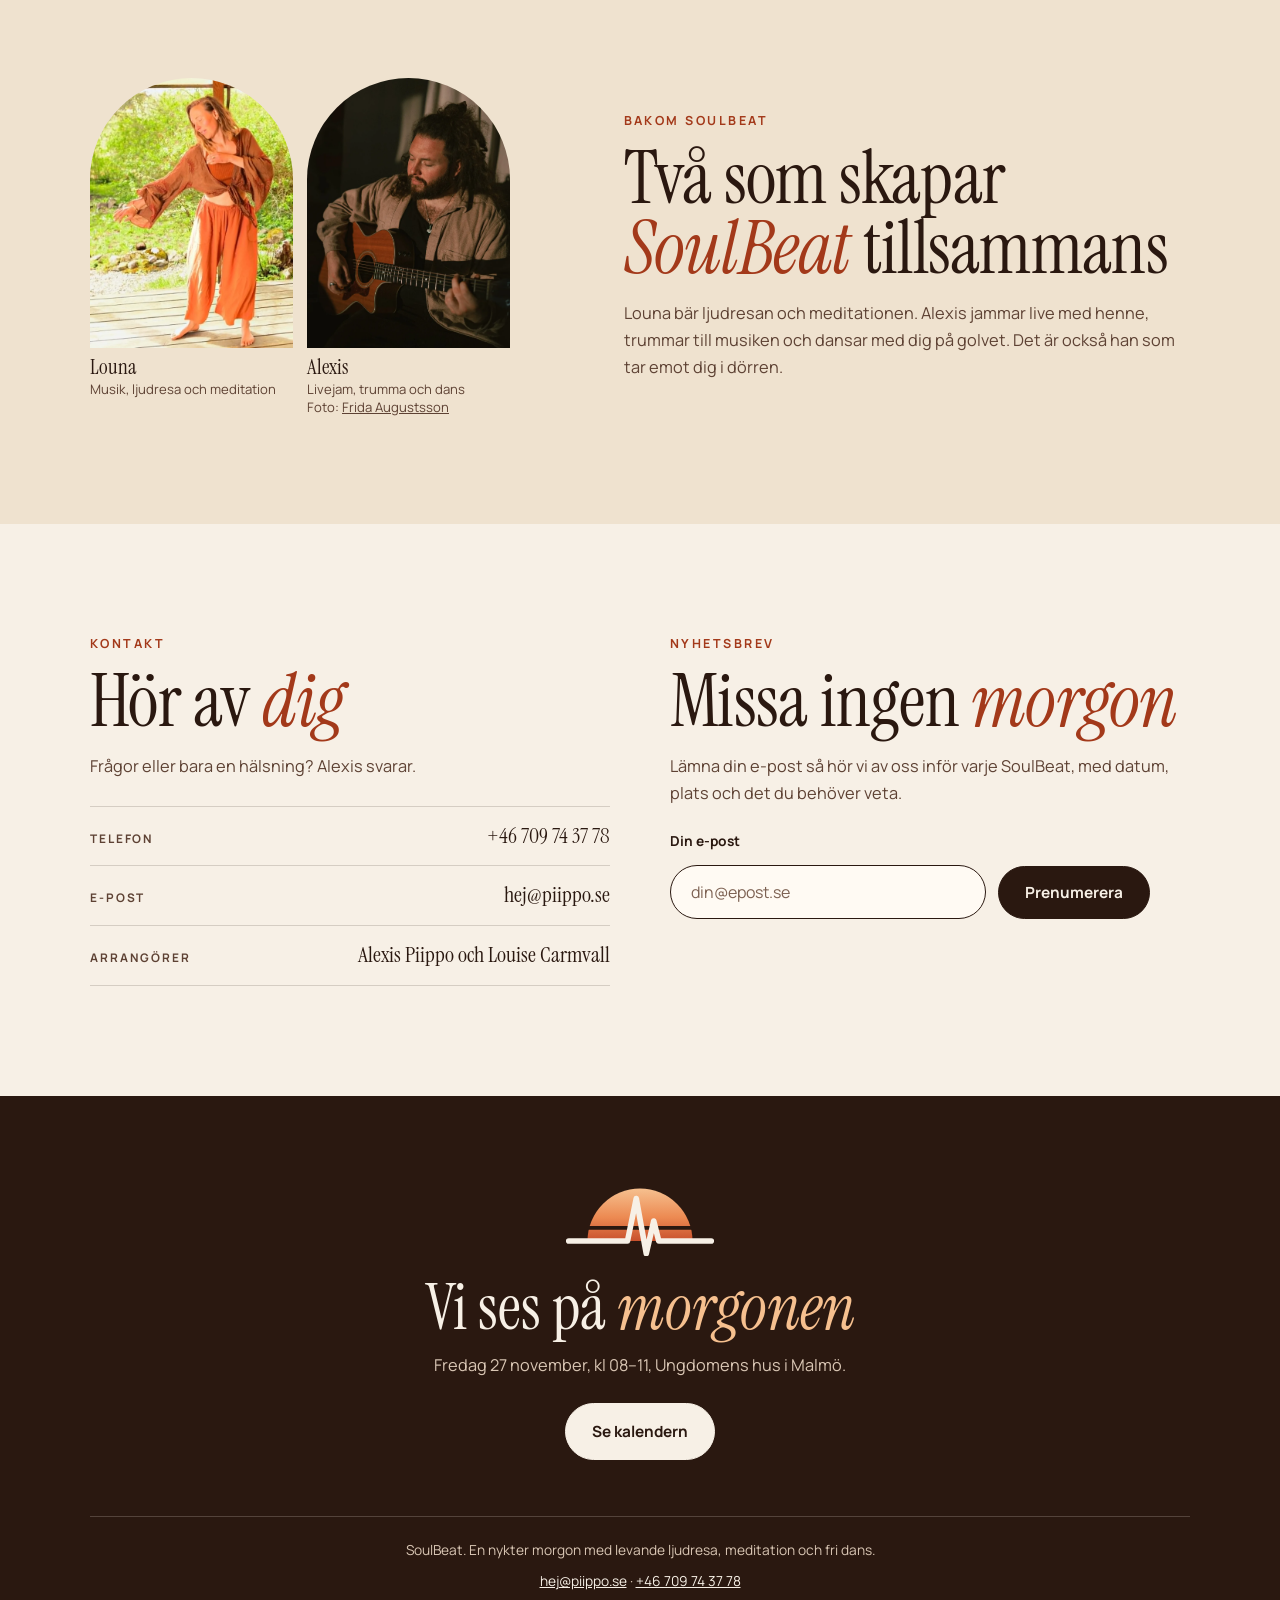
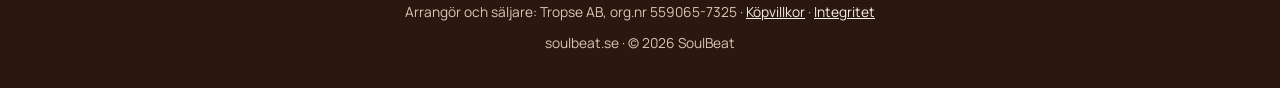
==== commit bab7584a: "Ta med: något att sitta eller ligga på (yogamatta och kudde) Co-Authored-By: Claude Fable 5.2 <norep" ====
--- a/index.html
+++ b/index.html
@@ -528,7 +528,7 @@
         <ul>
           <li><span class="sun-dot"></span>Vattenflaska</li>
           <li><span class="sun-dot"></span>Bekväma kläder</li>
-          <li><span class="sun-dot"></span>Något att sitta på, en yogamatta eller kudde</li>
+          <li><span class="sun-dot"></span>Något att sitta eller ligga på, en yogamatta och en kudde</li>
         </ul>
       </div>
       <div>
@@ -571,7 +571,7 @@
       </details>
       <details><summary>Kan jag ångra köpet?</summary><p>Ångerrätten gäller inte biljetter till ett evenemang med fast datum. Vad som gäller vid återbud, och om vi skulle ställa in, står i <a href="kopvillkor.html">köpvillkoren</a>.</p></details>
       <details><summary>Är det nyktert?</summary><p>Ja, helt nyktert. Energin kommer från musiken, rörelsen och gemenskapen.</p></details>
-      <details><summary>Vad ska jag ta med?</summary><p>Vattenflaska, bekväma kläder och något att sitta på, en yogamatta eller kudde.</p></details>
+      <details><summary>Vad ska jag ta med?</summary><p>Vattenflaska, bekväma kläder och något att sitta eller ligga på, till exempel en yogamatta och en kudde.</p></details>
       <details><summary>Får man prata under dansen?</summary><p>Nej, vi pratar inte under själva dansen. Det är ett tryggt rum för eget utforskande. Efteråt hänger vi kvar och pratar i loungen.</p></details>
       <details><summary>Måste jag stanna hela tiden?</summary><p>Nej, du kommer och går som du vill mellan 08 och 11. Upplägget i detalj formas efter månadens tema.</p></details>
       <details><summary>Kan jag komma själv?</summary><p>Absolut. Du behöver inte känna någon. Efter dansen finns loungen med te, nötter, frukt, vindruvor och dadlar, och där är det lätt att mötas.</p></details>
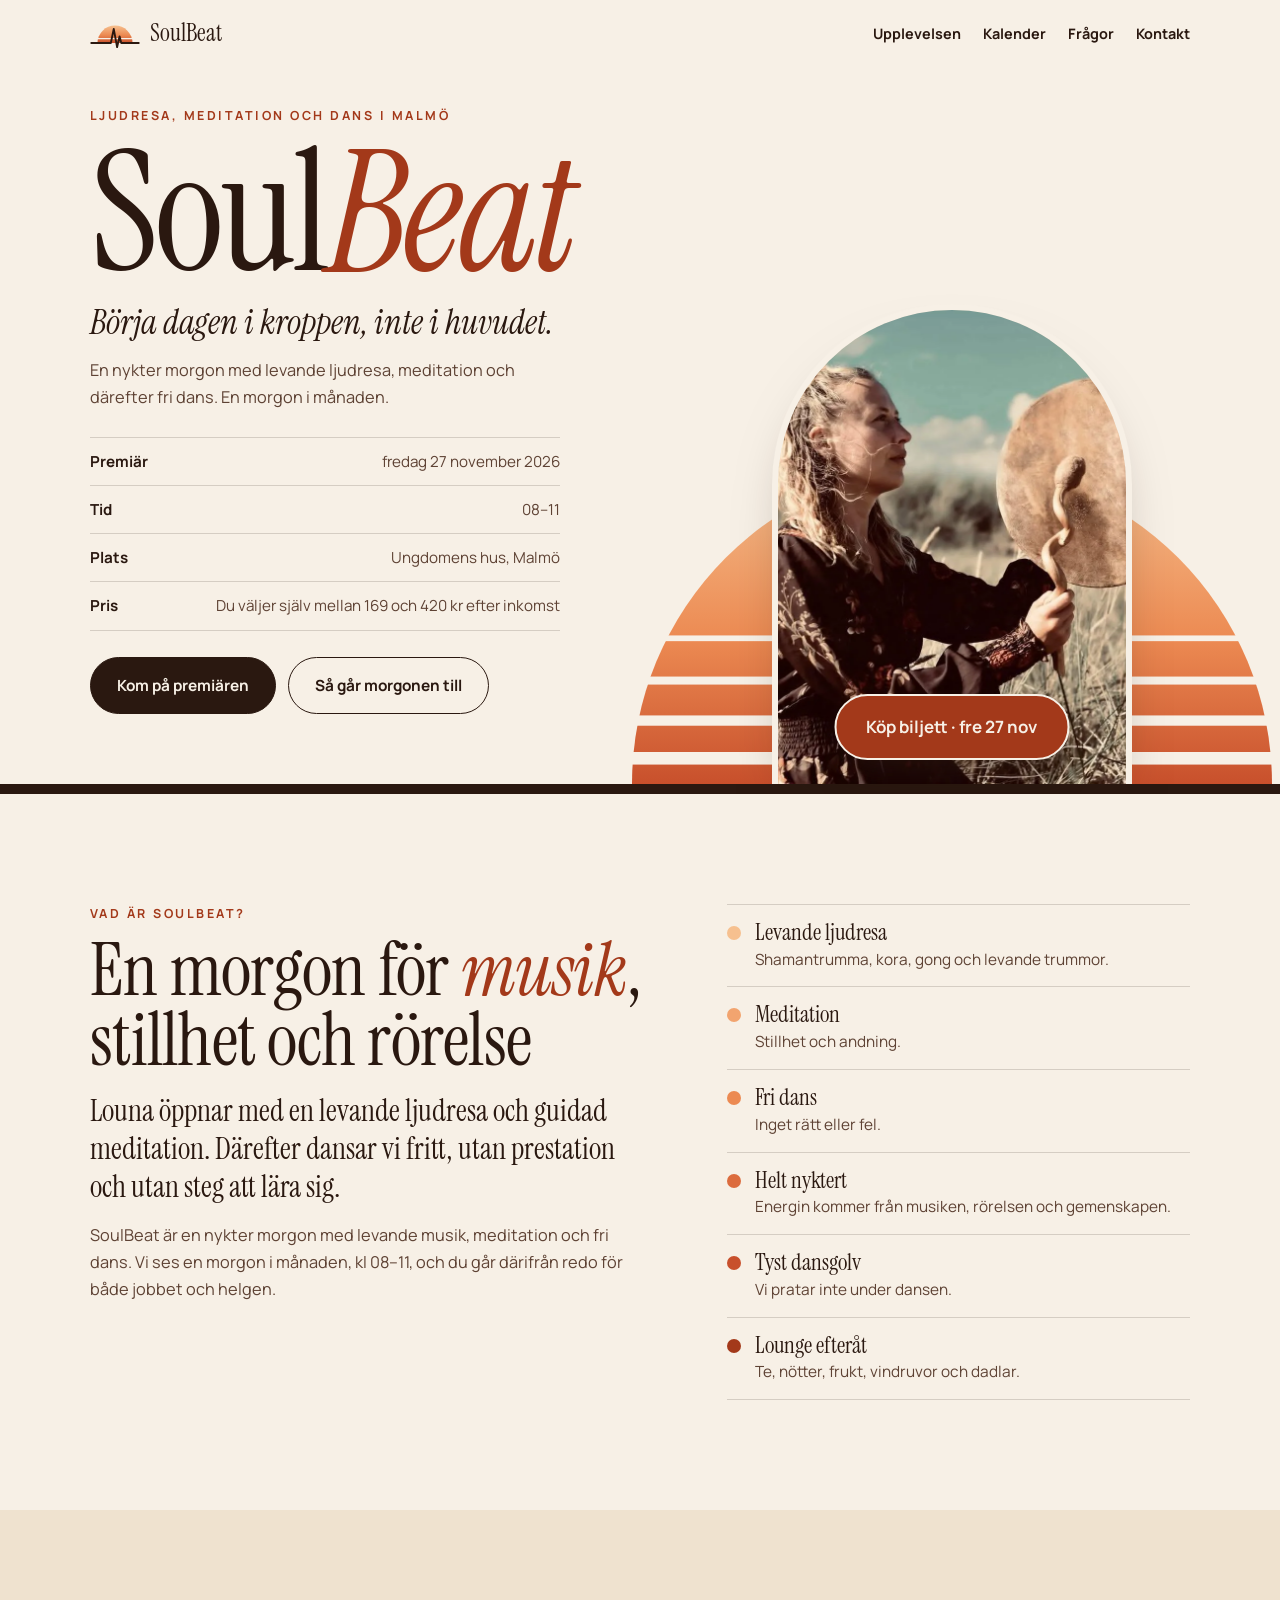
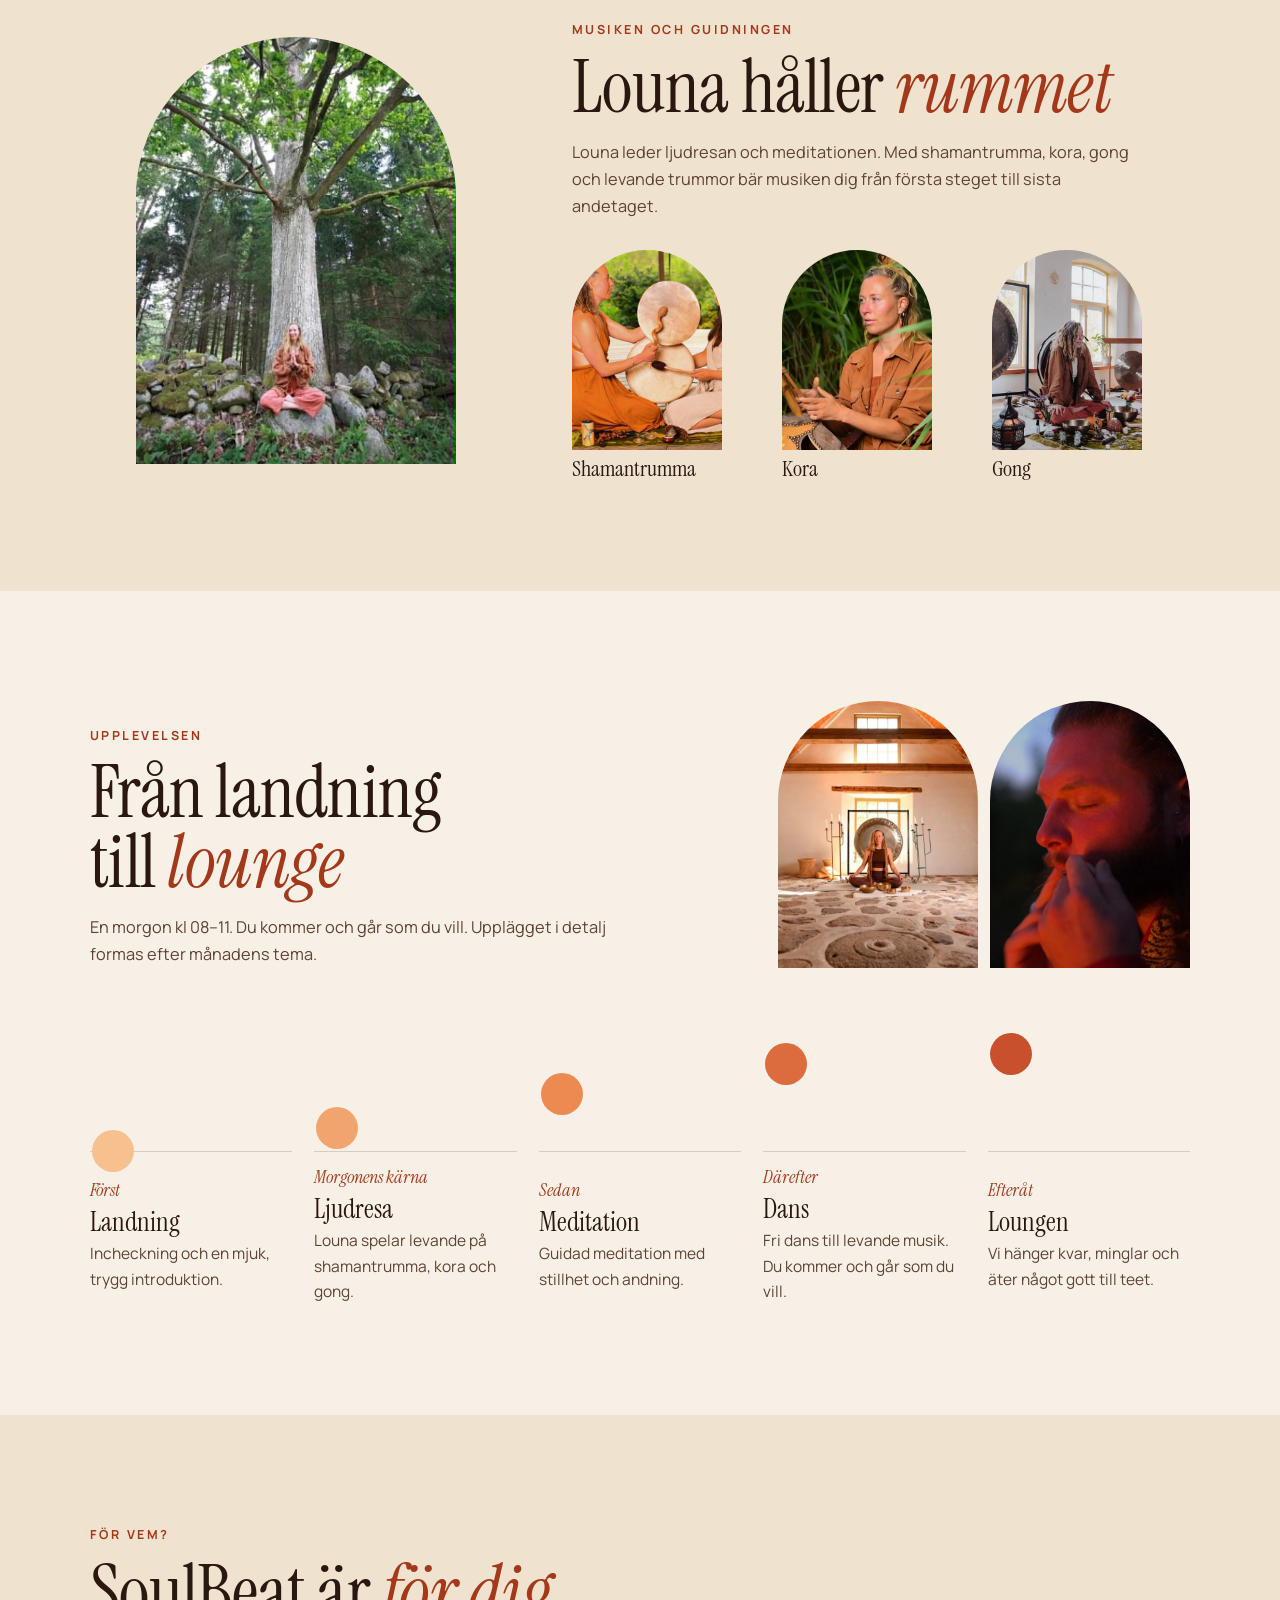
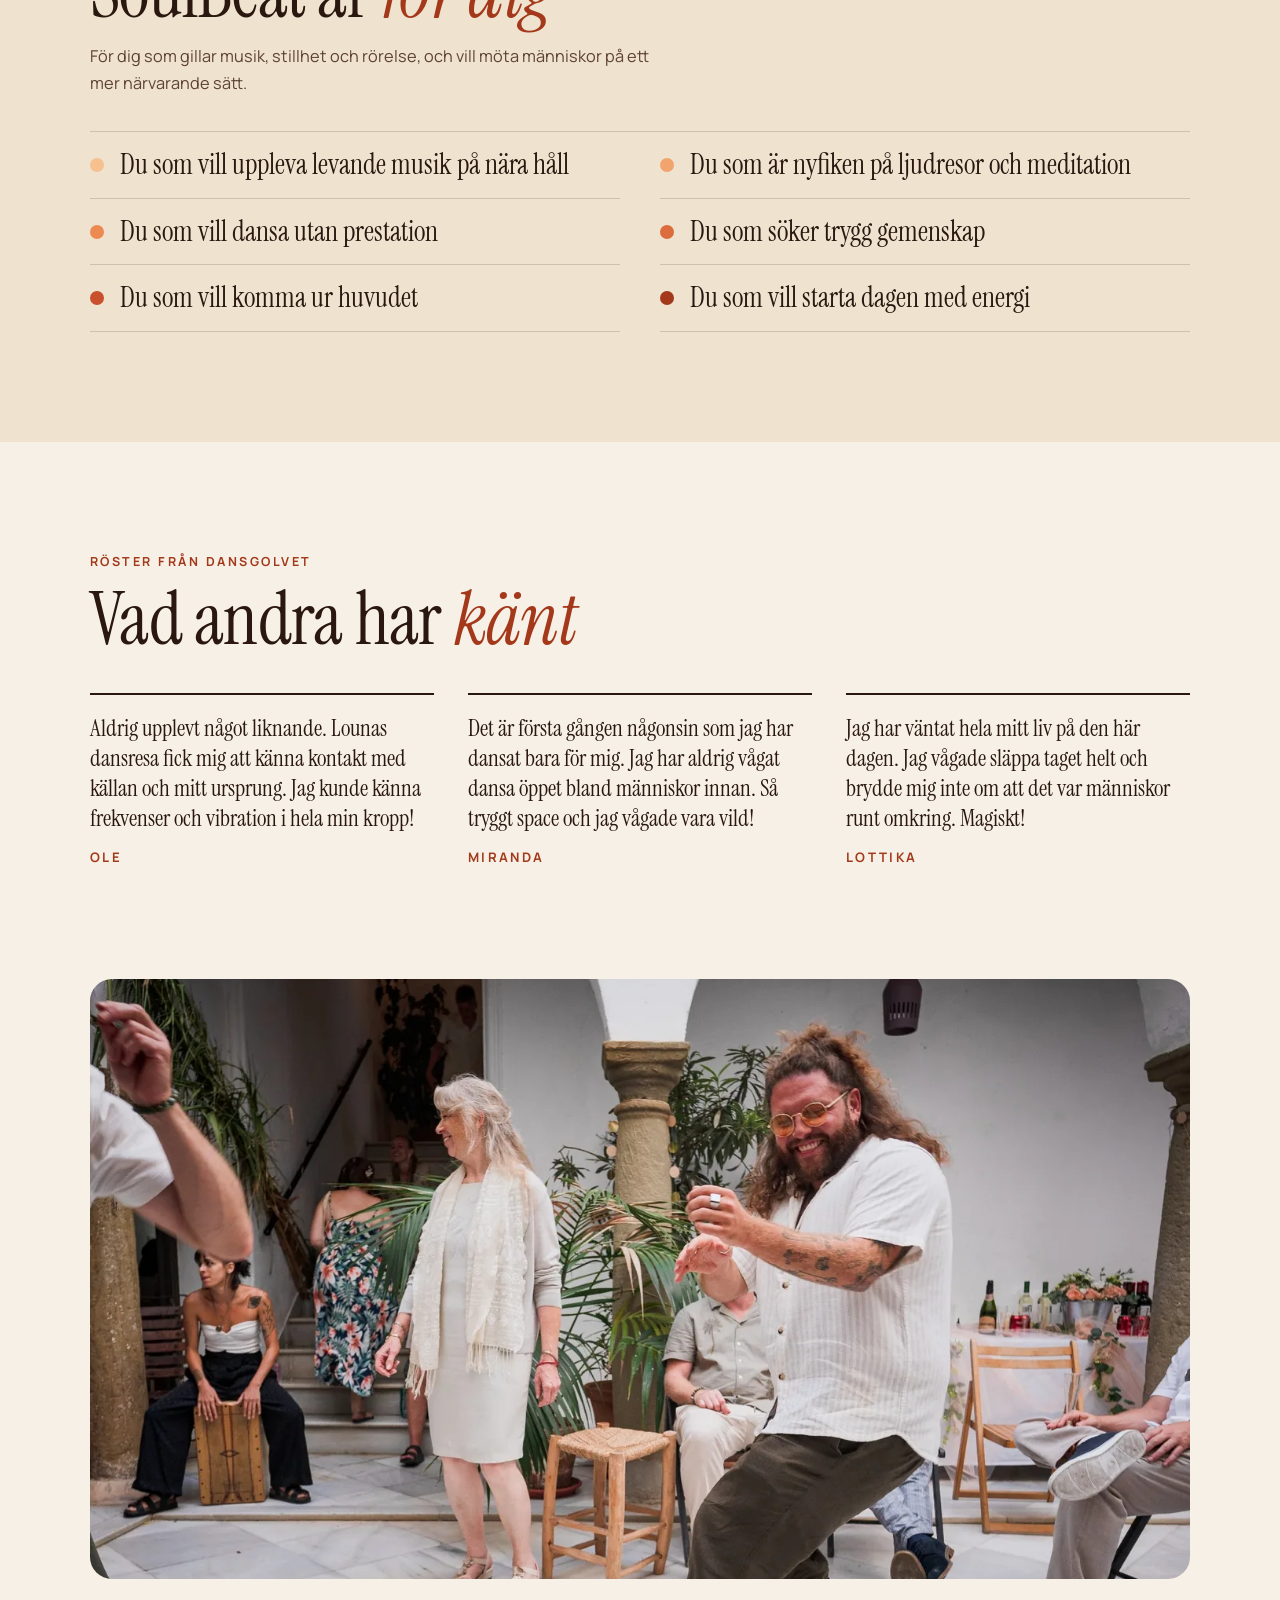
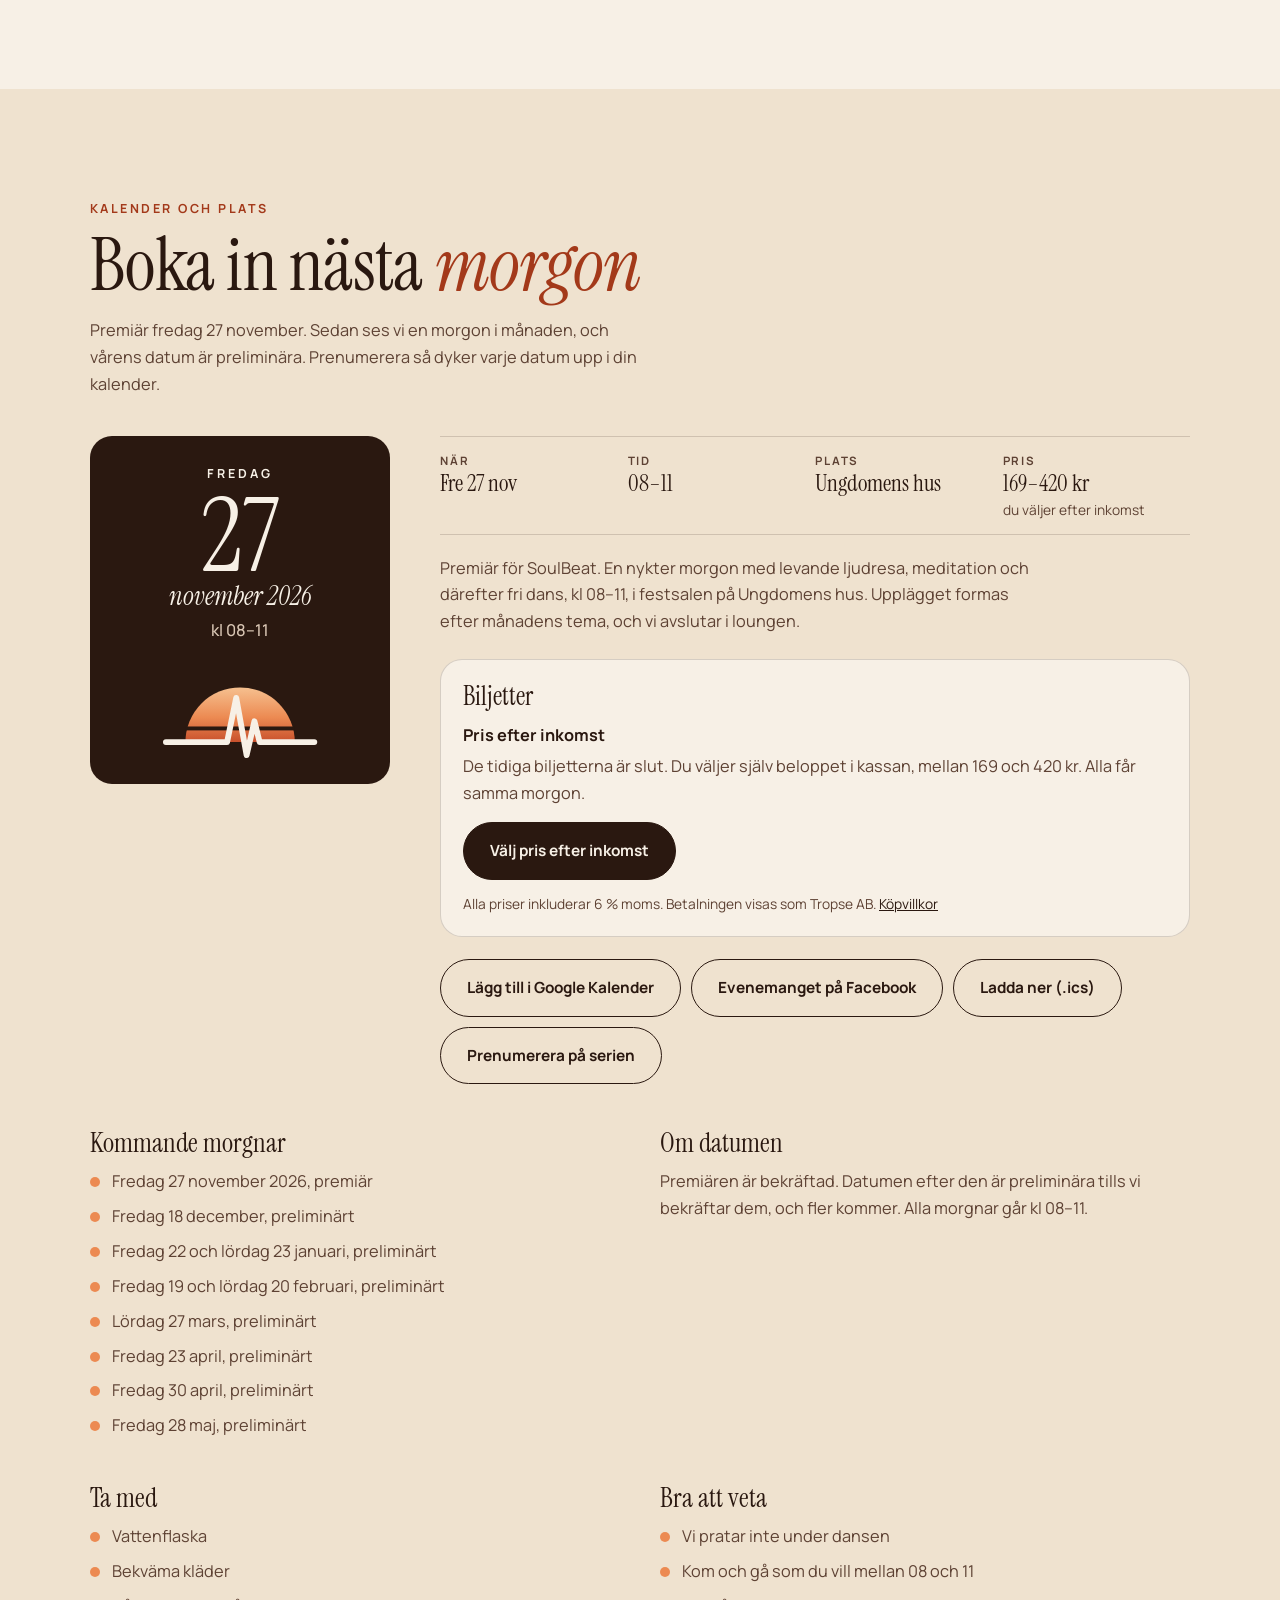
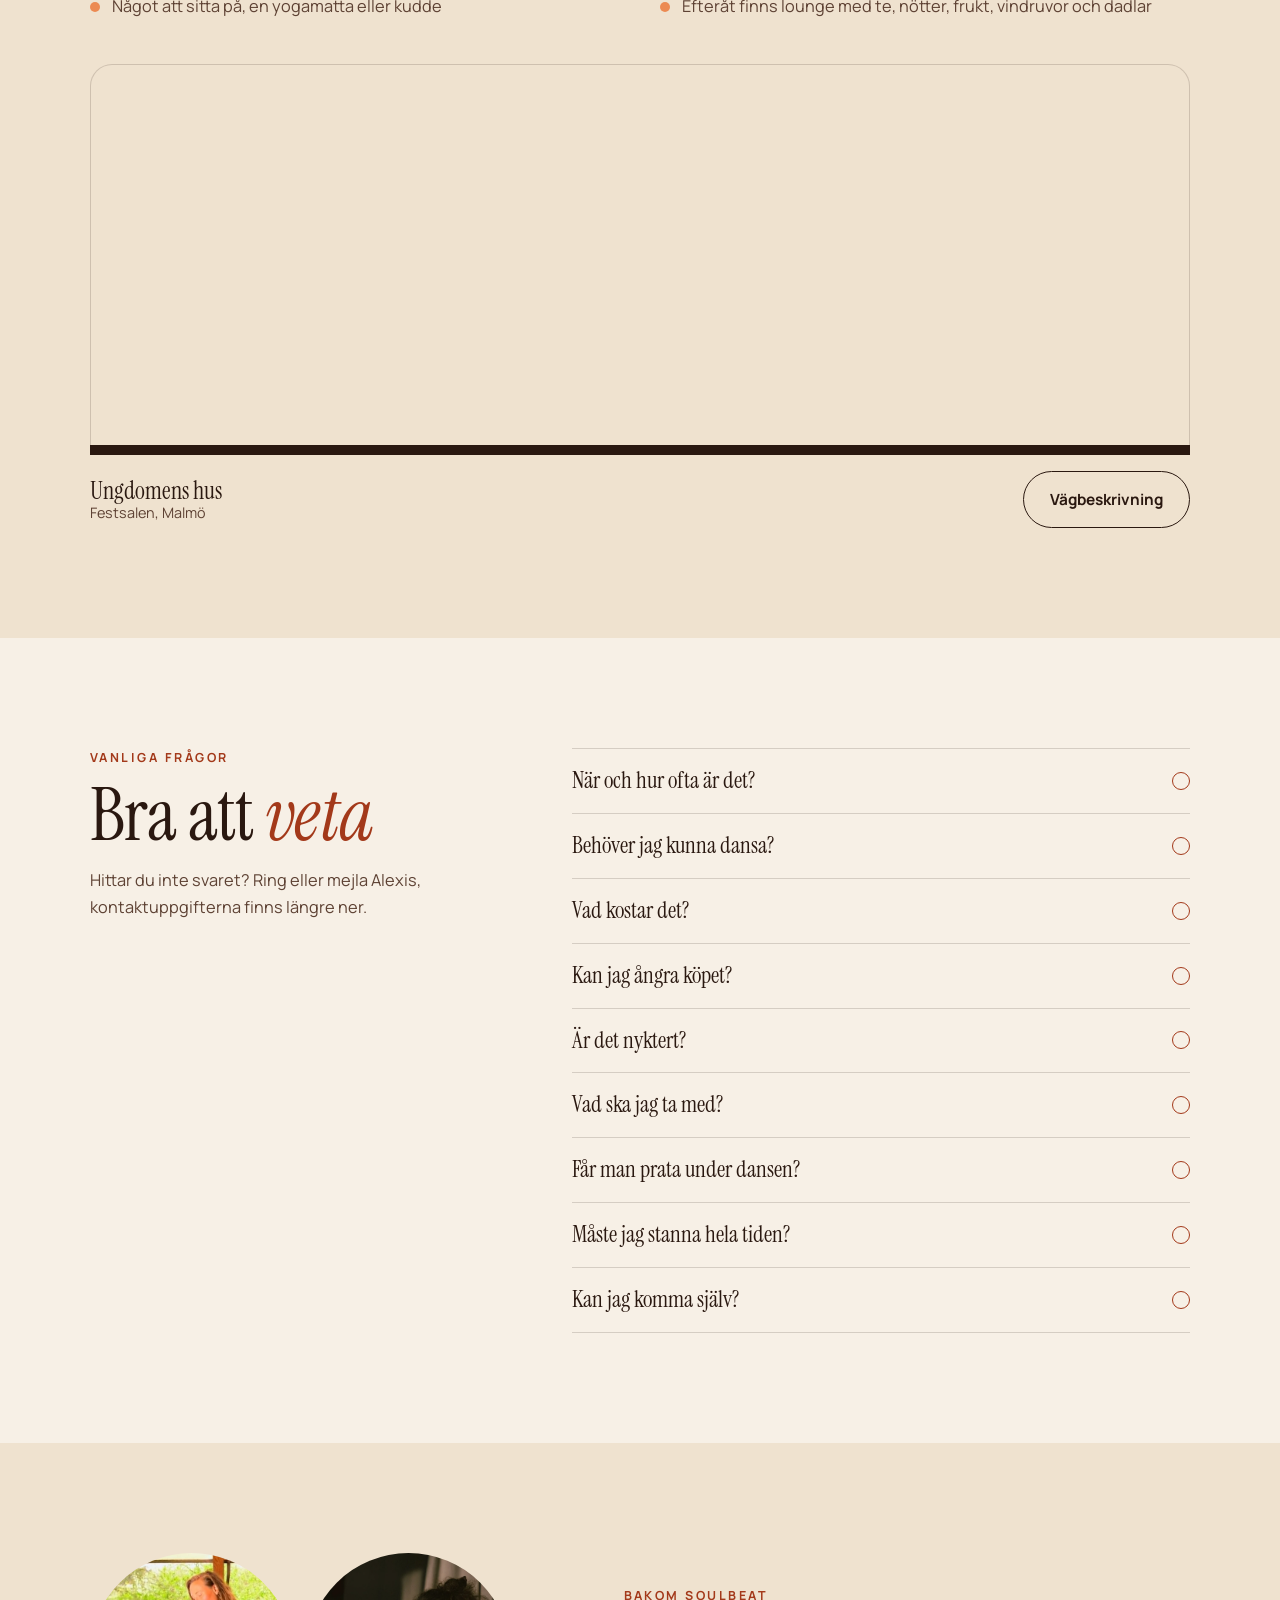
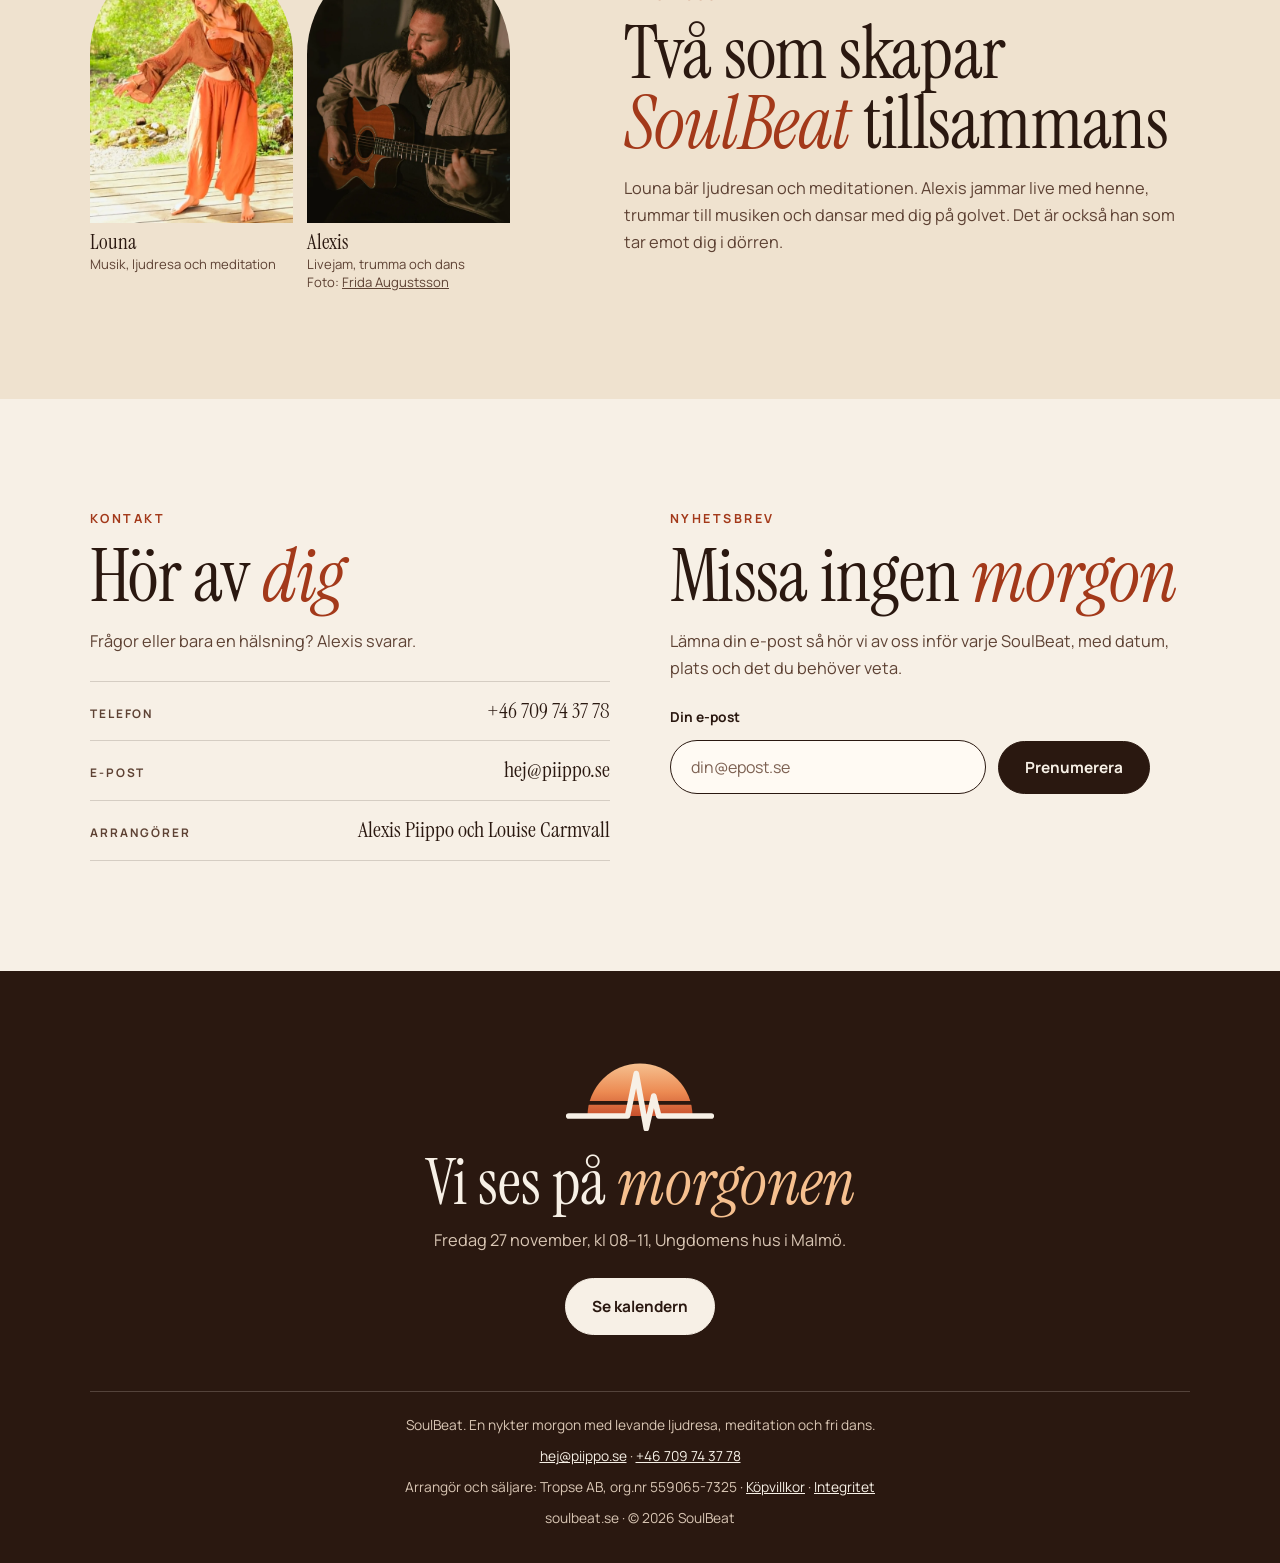
==== commit 43674372: "Biljetter: ordinarie läge, de 20 tidiga är slut, handpan bort - body data-biljetter="ordinarie": 99-" ====
--- a/index.html
+++ b/index.html
@@ -123,10 +123,10 @@
   .louna-grid { display: grid; gap: 34px; align-items: center; }
   .louna-photo { width: min(280px, 78%); aspect-ratio: 3/4; }
   .louna-photo img { object-position: 50% 70%; }
-  .instr { list-style: none; display: grid; grid-template-columns: repeat(2, 1fr); gap: 18px 14px; margin-top: 30px; }
+  .instr { list-style: none; display: grid; grid-template-columns: repeat(3, 1fr); gap: 18px 12px; margin-top: 30px; }
   .instr li { display: grid; gap: 8px; align-content: start; }
   .instr .arch { aspect-ratio: 3/4; width: 100%; max-width: 150px; }
-  .instr .name { font-family: "Instrument Serif", serif; font-size: 1.35rem; line-height: 1.1; }
+  .instr .name { font-family: "Instrument Serif", serif; font-size: clamp(1.05rem, 4vw, 1.35rem); line-height: 1.1; }
 
   /* ============ UPPLEVELSEN ============ */
   .exp-top { display: grid; gap: 26px; align-items: end; }
@@ -263,7 +263,6 @@
     .nav li { display: block; }
     .nav li.keep a { border-bottom-color: transparent; }
     .nav li.keep a:hover { border-bottom-color: var(--rust); }
-    .instr { grid-template-columns: repeat(4, 1fr); }
     .quotes { grid-template-columns: repeat(3, 1fr); gap: 34px; }
     .who { display: grid; grid-template-columns: 1fr 1fr; column-gap: 40px; }
     .ev-facts { grid-template-columns: repeat(4, 1fr); }
@@ -304,8 +303,8 @@
   }
 </style>
 </head>
-<!-- Biljettläge: "tidig" visar 99-knappen ovanför knappen för pris efter inkomst (169–420 kr). När de 20 tidiga är sålda, ändra till "ordinarie" så försvinner 99-knappen. -->
-<body data-biljetter="tidig">
+<!-- Biljettläge: "ordinarie" sedan 22 nov 2026, då alla 20 tidiga biljetter (99 kr) var sålda. Bara knappen för pris efter inkomst (169–420 kr) syns. "tidig" visar 99-knappen igen. -->
+<body data-biljetter="ordinarie">
 
 <!-- ===== HERO ===== -->
 <header class="hero" id="top">
@@ -332,7 +331,7 @@
           <li><b>Premiär</b><span>fredag 27 november 2026</span></li>
           <li><b>Tid</b><span>08–11</span></li>
           <li><b>Plats</b><span>Ungdomens hus, Malmö</span></li>
-          <li><b>Pris</b><span>99 kr för de första 20, sedan väljer du själv mellan 169 och 420 kr efter inkomst</span></li>
+          <li><b>Pris</b><span>Du väljer själv mellan 169 och 420 kr efter inkomst</span></li>
         </ul>
         <div class="ctas">
           <a class="btn btn-main" href="#kalender">Kom på premiären</a>
@@ -365,7 +364,7 @@
       <p class="lead">SoulBeat är en nykter morgon med levande musik, meditation och fri dans. Vi ses en morgon i månaden, kl <span class="nw">08–11</span>, och du går därifrån redo för både jobbet och helgen.</p>
     </div>
     <ul class="pillars">
-      <li><span class="sun-dot" style="background:var(--sun-1)"></span><span><b>Levande ljudresa</b><span class="t">Shamantrumma, kora, handpan, gong och levande trummor.</span></span></li>
+      <li><span class="sun-dot" style="background:var(--sun-1)"></span><span><b>Levande ljudresa</b><span class="t">Shamantrumma, kora, gong och levande trummor.</span></span></li>
       <li><span class="sun-dot" style="background:#f2a46f"></span><span><b>Meditation</b><span class="t">Stillhet och andning.</span></span></li>
       <li><span class="sun-dot" style="background:var(--sun-2)"></span><span><b>Fri dans</b><span class="t">Inget rätt eller fel.</span></span></li>
       <li><span class="sun-dot" style="background:#dc6c3e"></span><span><b>Helt nyktert</b><span class="t">Energin kommer från musiken, rörelsen och gemenskapen.</span></span></li>
@@ -382,11 +381,10 @@
     <div>
       <p class="kicker">Musiken och guidningen</p>
       <h2 class="h2">Louna håller <i>rummet</i></h2>
-      <p class="lead">Louna leder ljudresan och meditationen. Med shamantrumma, kora, handpan, gong och levande trummor bär musiken dig från första steget till sista andetaget.</p>
+      <p class="lead">Louna leder ljudresan och meditationen. Med shamantrumma, kora, gong och levande trummor bär musiken dig från första steget till sista andetaget.</p>
       <ul class="instr">
         <li><div class="arch"><img src="bilder/louna-ponyo-ramtrummor.webp" alt="Louna spelar trumma" width="1400" height="1120" loading="lazy" decoding="async" style="object-position:30% 50%" /></div><span class="name">Shamantrumma</span></li>
         <li><div class="arch"><img src="bilder/louna-kora.webp" alt="Louna spelar kora omgiven av grönska" width="1304" height="1304" loading="lazy" decoding="async" /></div><span class="name">Kora</span></li>
-        <li><div class="arch"><img src="bilder/louna-handpan.webp" alt="Louna spelar handpan i skogen" width="750" height="1334" loading="lazy" decoding="async" style="object-position:50% 65%" /></div><span class="name">Handpan</span></li>
         <li><div class="arch"><img src="bilder/louna-gong-ljus.webp" alt="Louna vid gongen i ett ljust rum" width="933" height="1400" loading="lazy" decoding="async" /></div><span class="name">Gong</span></li>
       </ul>
     </div>
@@ -412,7 +410,7 @@
       <li><div class="dot"><svg viewBox="0 0 46 46" aria-hidden="true"><circle cx="23" cy="23" r="21" fill="#f6c08f"/></svg></div>
         <div><span class="step">Först</span><h3>Landning</h3><p>Incheckning och en mjuk, trygg introduktion.</p></div></li>
       <li><div class="dot"><svg viewBox="0 0 46 46" aria-hidden="true"><circle cx="23" cy="23" r="21" fill="#f2a46f"/></svg></div>
-        <div><span class="step">Morgonens kärna</span><h3>Ljudresa</h3><p>Louna spelar levande på shamantrumma, kora, handpan och gong.</p></div></li>
+        <div><span class="step">Morgonens kärna</span><h3>Ljudresa</h3><p>Louna spelar levande på shamantrumma, kora och gong.</p></div></li>
       <li><div class="dot"><svg viewBox="0 0 46 46" aria-hidden="true"><circle cx="23" cy="23" r="21" fill="#ec8a52"/></svg></div>
         <div><span class="step">Sedan</span><h3>Meditation</h3><p>Guidad meditation med stillhet och andning.</p></div></li>
       <li><div class="dot"><svg viewBox="0 0 46 46" aria-hidden="true"><circle cx="23" cy="23" r="21" fill="#dc6c3e"/></svg></div>
@@ -475,7 +473,7 @@
           <li><small>När</small><strong>Fre 27 nov</strong></li>
           <li><small>Tid</small><strong>08–11</strong></li>
           <li><small>Plats</small><strong>Ungdomens hus</strong></li>
-          <li><small>Pris</small><strong>169–420 kr</strong><span>du väljer efter inkomst, de första 20 för 99 kr</span></li>
+          <li><small>Pris</small><strong>169–420 kr</strong><span>du väljer efter inkomst</span></li>
         </ul>
         <p class="cal-text">Premiär för SoulBeat. En nykter morgon med levande ljudresa, meditation och därefter fri dans, kl <span class="nw">08–11</span>, i festsalen på Ungdomens hus. Upplägget formas efter månadens tema, och vi avslutar i loungen.</p>
 
@@ -494,7 +492,7 @@
         </div>
 
         <div class="cal-actions">
-          <a class="btn btn-line" href="https://calendar.google.com/calendar/render?action=TEMPLATE&text=SoulBeat&dates=20261127T070000Z/20261127T100000Z&details=En%20nykter%20morgon%20med%20levande%20ljudresa%2C%20meditation%20och%20d%C3%A4refter%20fri%20dans.%20Kl%2008%E2%80%9311%2C%20uppl%C3%A4gget%20f%C3%B6ljer%20m%C3%A5nadens%20tema.%20Biljett%2099%20kr%20f%C3%B6r%20de%20f%C3%B6rsta%2020%2C%20sedan%20169%E2%80%93420%20kr%20efter%20inkomst.%20Biljetter%20p%C3%A5%20soulbeat.se.&location=Ungdomens+hus%2C+Malm%C3%B6" target="_blank" rel="noopener">Lägg till i Google Kalender</a>
+          <a class="btn btn-line" href="https://calendar.google.com/calendar/render?action=TEMPLATE&text=SoulBeat&dates=20261127T070000Z/20261127T100000Z&details=En%20nykter%20morgon%20med%20levande%20ljudresa%2C%20meditation%20och%20d%C3%A4refter%20fri%20dans.%20Kl%2008%E2%80%9311%2C%20uppl%C3%A4gget%20f%C3%B6ljer%20m%C3%A5nadens%20tema.%20Du%20v%C3%A4ljer%20pris%20efter%20inkomst%2C%20169%E2%80%93420%20kr.%20Biljetter%20p%C3%A5%20soulbeat.se.&location=Ungdomens+hus%2C+Malm%C3%B6" target="_blank" rel="noopener">Lägg till i Google Kalender</a>
           <a class="btn btn-line" href="https://www.facebook.com/events/1452131226860801/" target="_blank" rel="noopener">Evenemanget på Facebook</a>
           <a class="btn btn-line" href="soulbeat.ics" download>Ladda ner (.ics)</a>
           <a class="btn btn-line" href="webcal://soulbeat.se/soulbeat.ics">Prenumerera på serien</a>
@@ -528,7 +526,7 @@
         <ul>
           <li><span class="sun-dot"></span>Vattenflaska</li>
           <li><span class="sun-dot"></span>Bekväma kläder</li>
-          <li><span class="sun-dot"></span>Något att sitta eller ligga på, en yogamatta och en kudde</li>
+          <li><span class="sun-dot"></span>Något att sitta på, en yogamatta eller kudde</li>
         </ul>
       </div>
       <div>
@@ -562,7 +560,7 @@
     <div class="faq">
       <details><summary>När och hur ofta är det?</summary><p>En morgon i månaden, kl <span class="nw">08–11</span>. Premiär fredag 27 november 2026, och vårens datum är preliminära: se Kalender. Du startar dagen med energi och är redo för både jobbet och helgen.</p></details>
       <details><summary>Behöver jag kunna dansa?</summary><p>Nej. Här dansar vi fritt, utan prestation. Det finns inga steg att lära sig och inget rätt eller fel. Du rör dig som det känns.</p></details>
-      <details><summary>Vad kostar det?</summary><p>De första 20 biljetterna kostar 99 kr. Sedan väljer du själv ett belopp mellan 169 och 420 kr efter inkomst. Alla får samma morgon, och alla priser inkluderar 6&nbsp;% moms.</p>
+      <details><summary>Vad kostar det?</summary><p>Du väljer själv ett belopp mellan 169 och 420 kr efter inkomst. Alla får samma morgon, och alla priser inkluderar 6&nbsp;% moms.</p>
         <div class="tix">
           <div class="tix-btns tix-tidig"><a class="btn btn-main" href="https://buy.stripe.com/aFacN53qWeSR5I55uycEw04?locale=sv">Tidig biljett 99 kr</a></div>
           <div class="tix-btns"><a class="btn btn-main" href="https://buy.stripe.com/eVq8wPd1w8ut5I58GKcEw05?locale=sv">Välj pris efter inkomst</a></div>
@@ -571,7 +569,7 @@
       </details>
       <details><summary>Kan jag ångra köpet?</summary><p>Ångerrätten gäller inte biljetter till ett evenemang med fast datum. Vad som gäller vid återbud, och om vi skulle ställa in, står i <a href="kopvillkor.html">köpvillkoren</a>.</p></details>
       <details><summary>Är det nyktert?</summary><p>Ja, helt nyktert. Energin kommer från musiken, rörelsen och gemenskapen.</p></details>
-      <details><summary>Vad ska jag ta med?</summary><p>Vattenflaska, bekväma kläder och något att sitta eller ligga på, till exempel en yogamatta och en kudde.</p></details>
+      <details><summary>Vad ska jag ta med?</summary><p>Vattenflaska, bekväma kläder och något att sitta på, en yogamatta eller kudde.</p></details>
       <details><summary>Får man prata under dansen?</summary><p>Nej, vi pratar inte under själva dansen. Det är ett tryggt rum för eget utforskande. Efteråt hänger vi kvar och pratar i loungen.</p></details>
       <details><summary>Måste jag stanna hela tiden?</summary><p>Nej, du kommer och går som du vill mellan 08 och 11. Upplägget i detalj formas efter månadens tema.</p></details>
       <details><summary>Kan jag komma själv?</summary><p>Absolut. Du behöver inte känna någon. Efter dansen finns loungen med te, nötter, frukt, vindruvor och dadlar, och där är det lätt att mötas.</p></details>
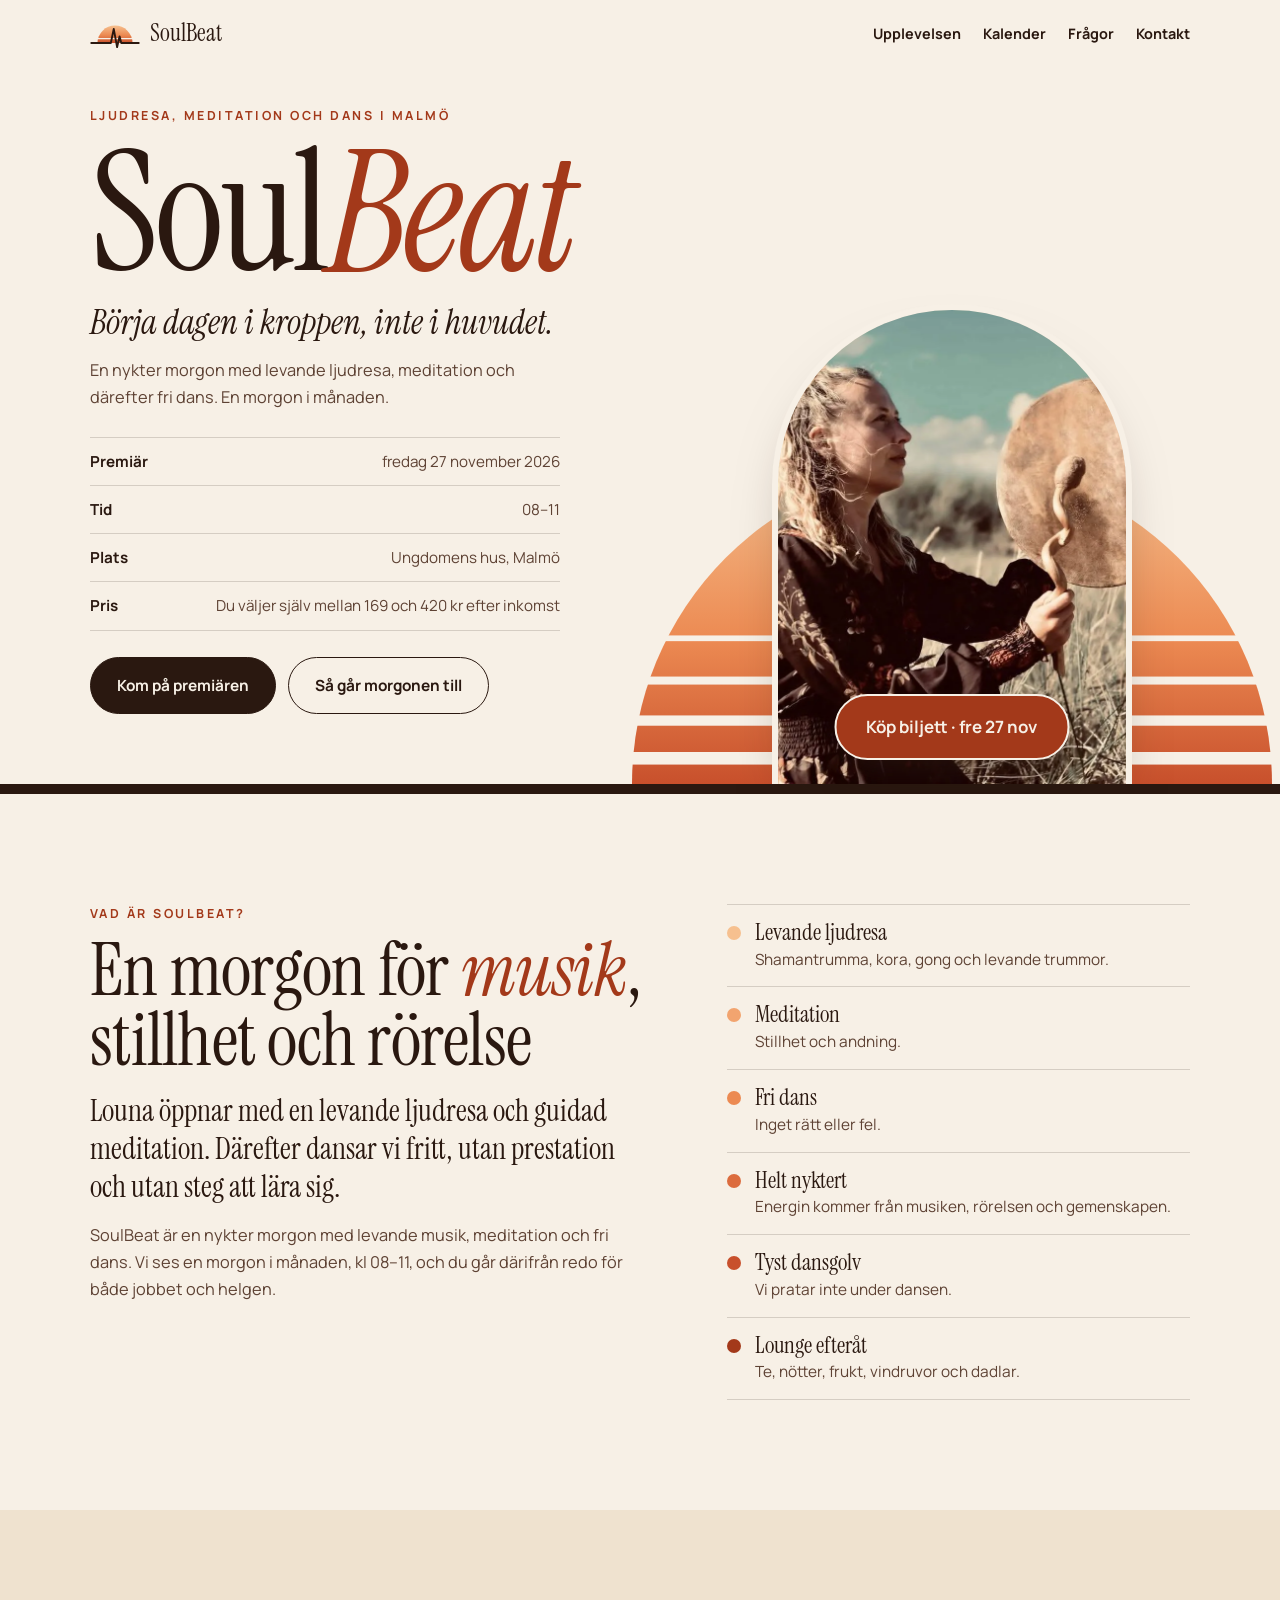
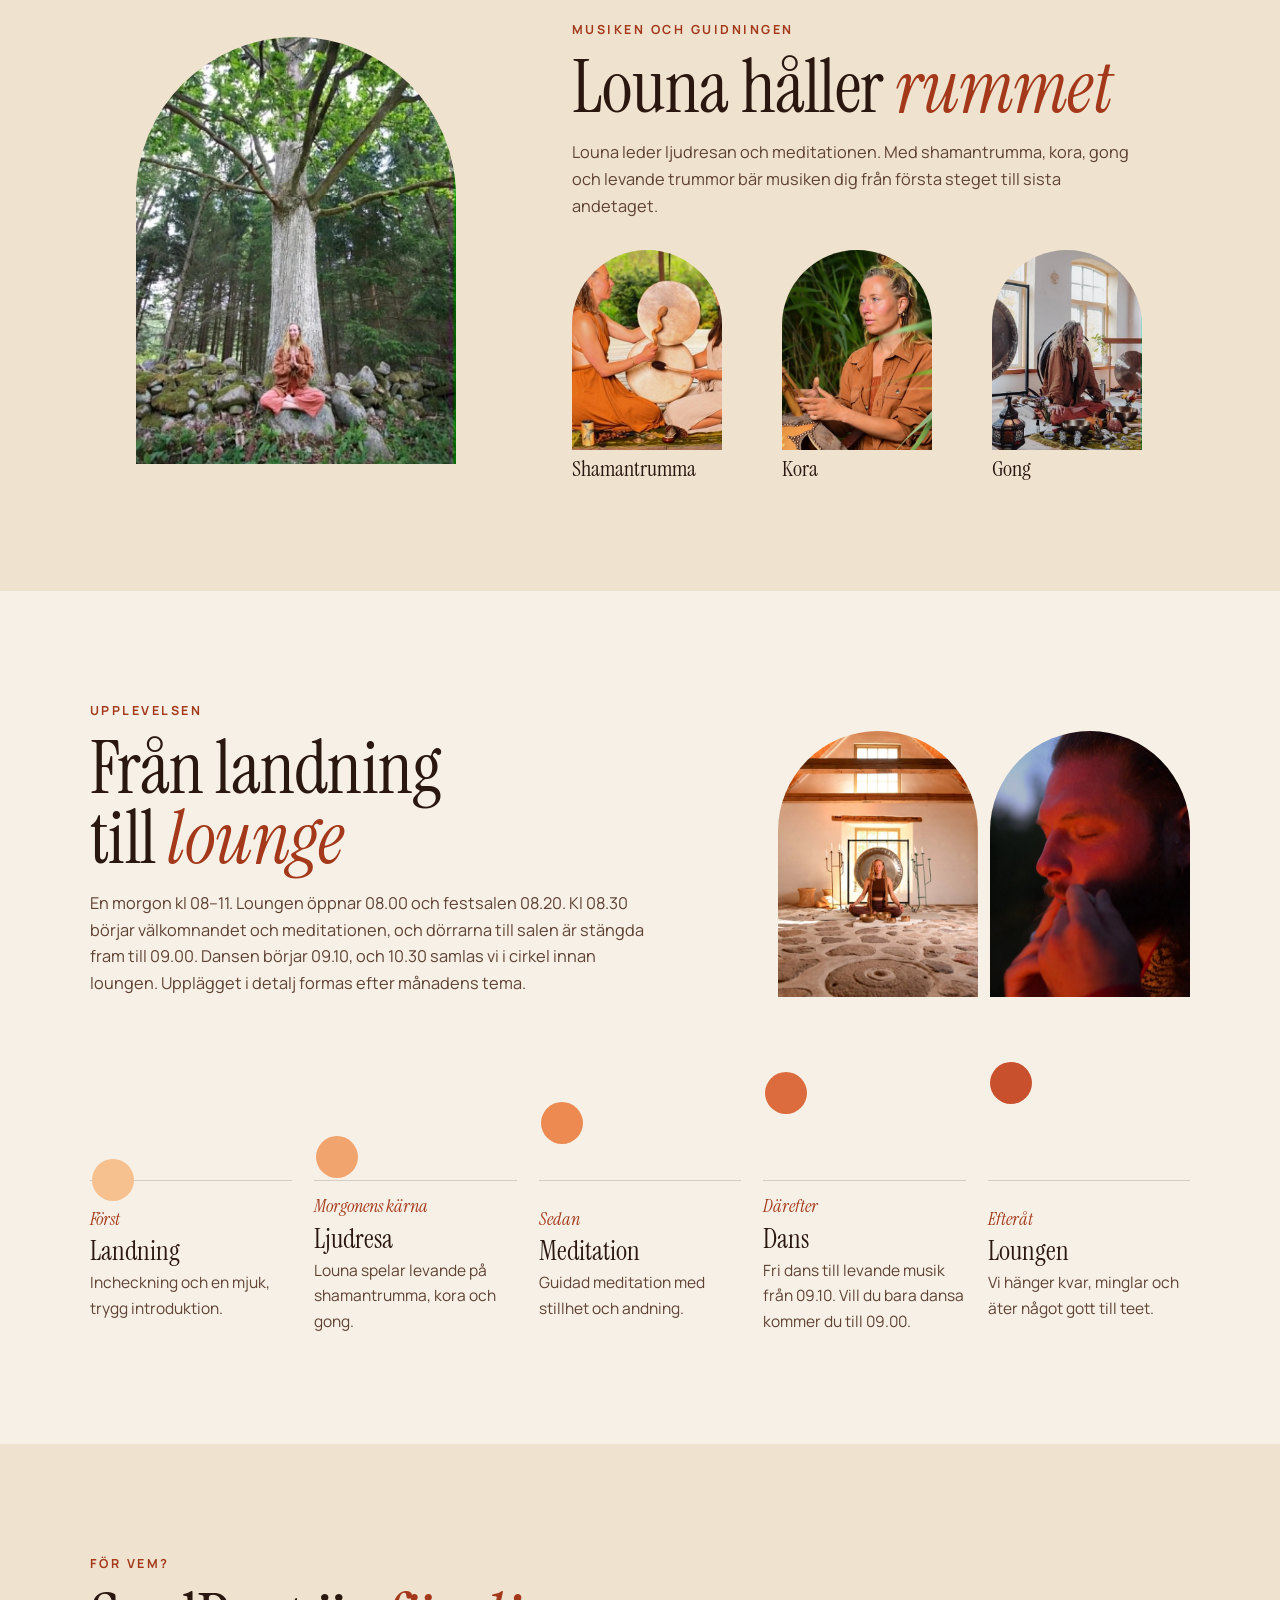
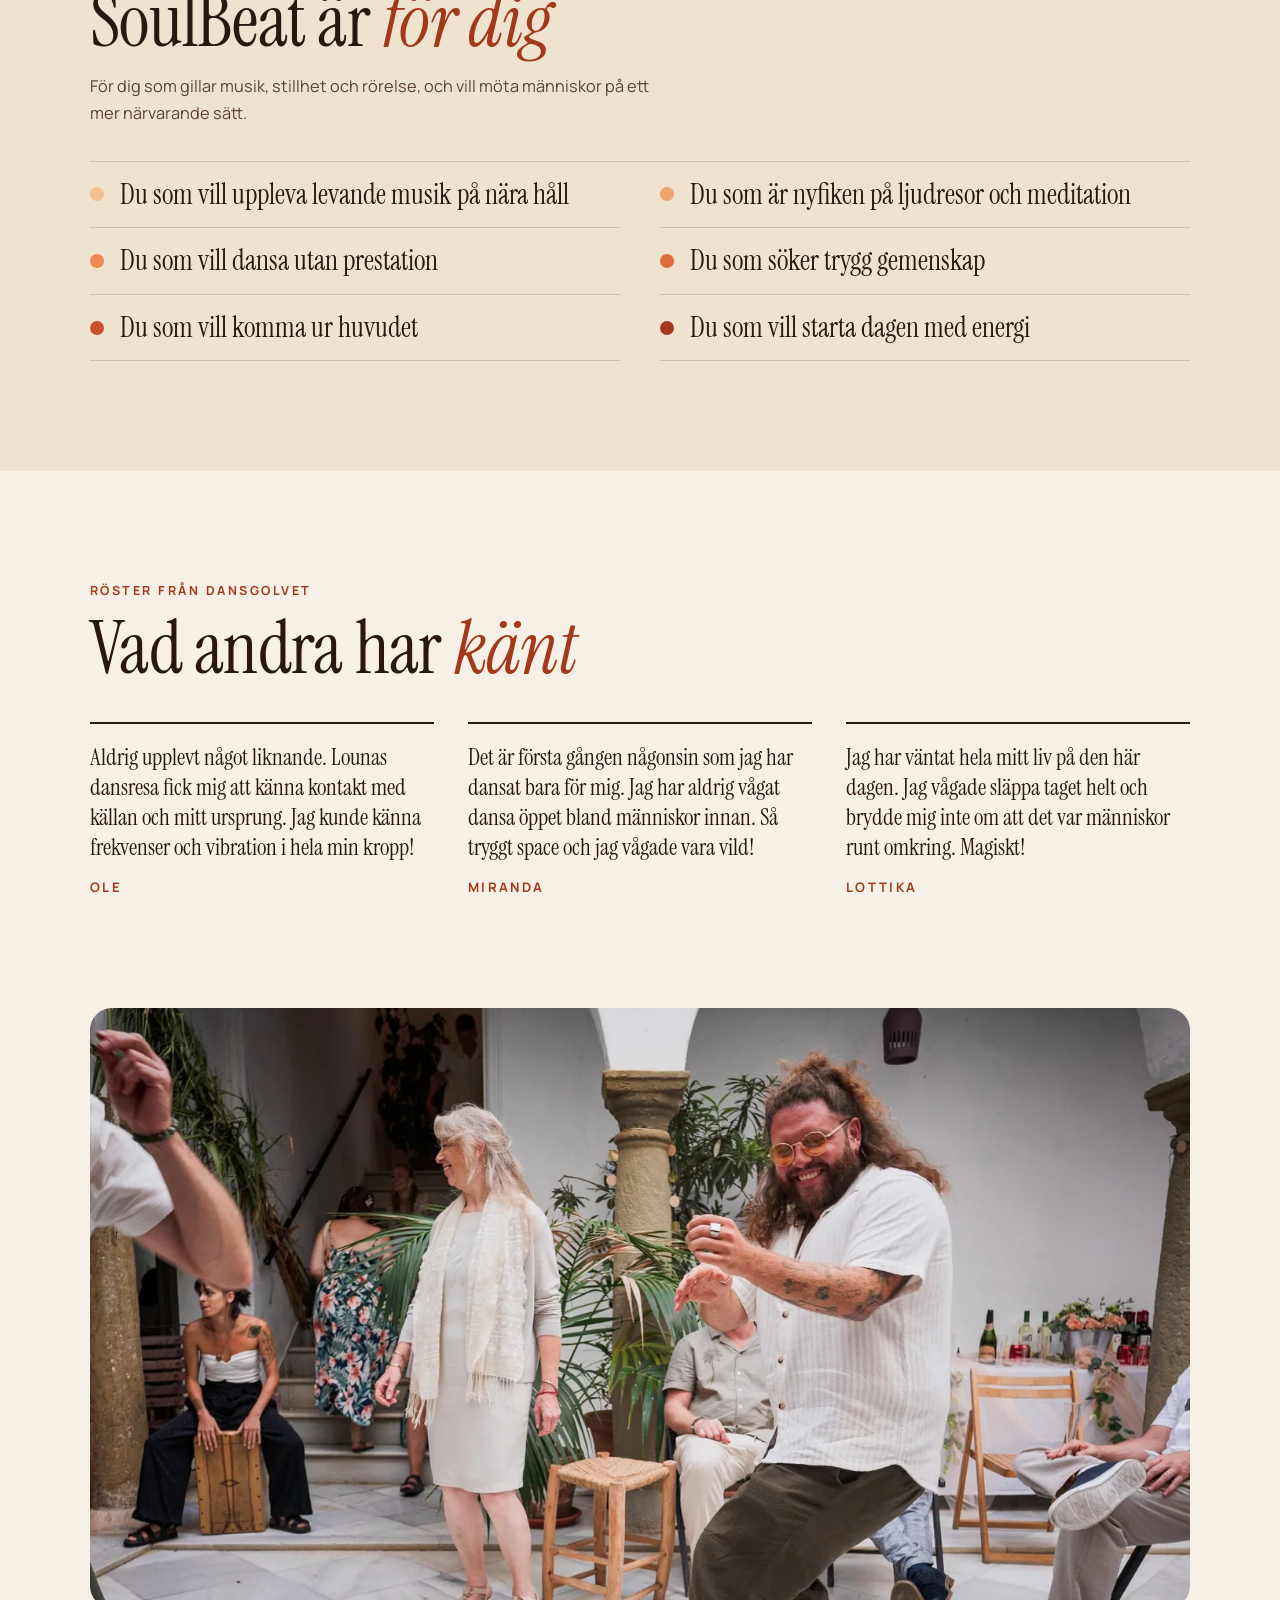
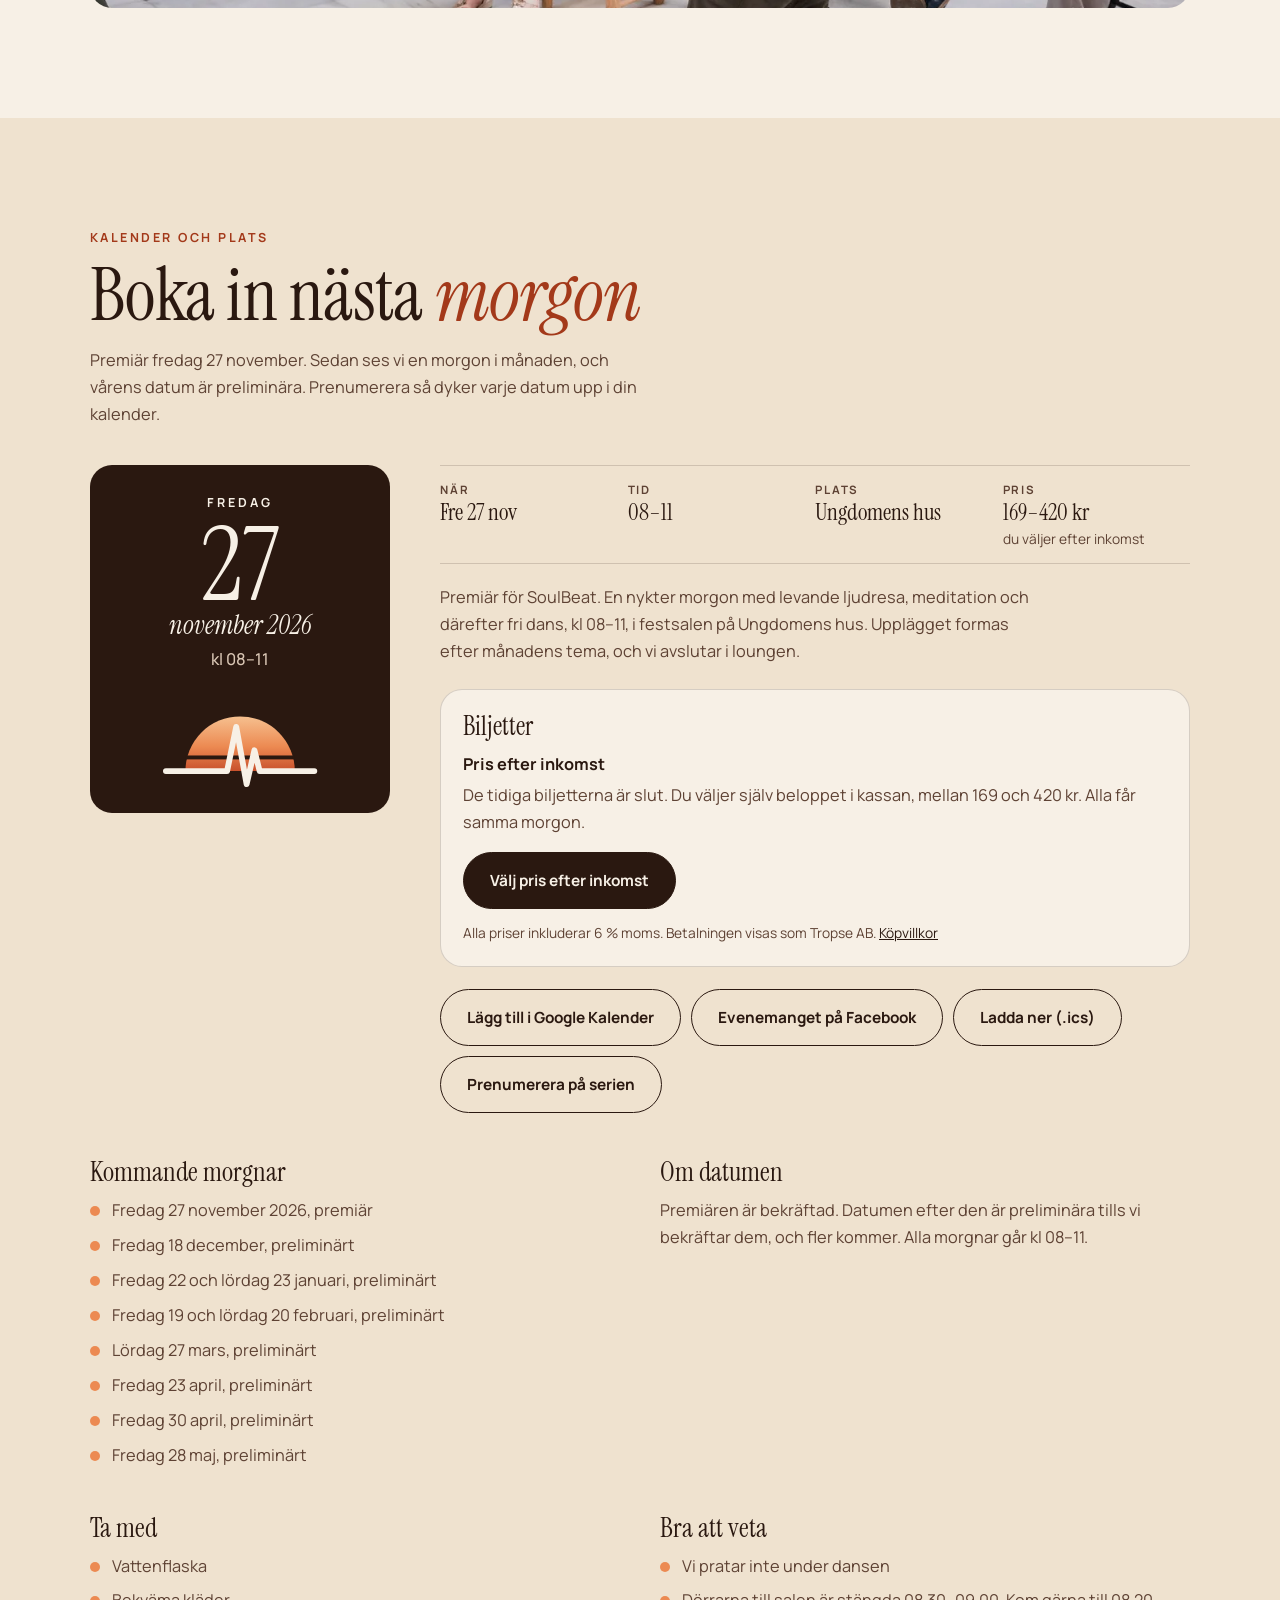
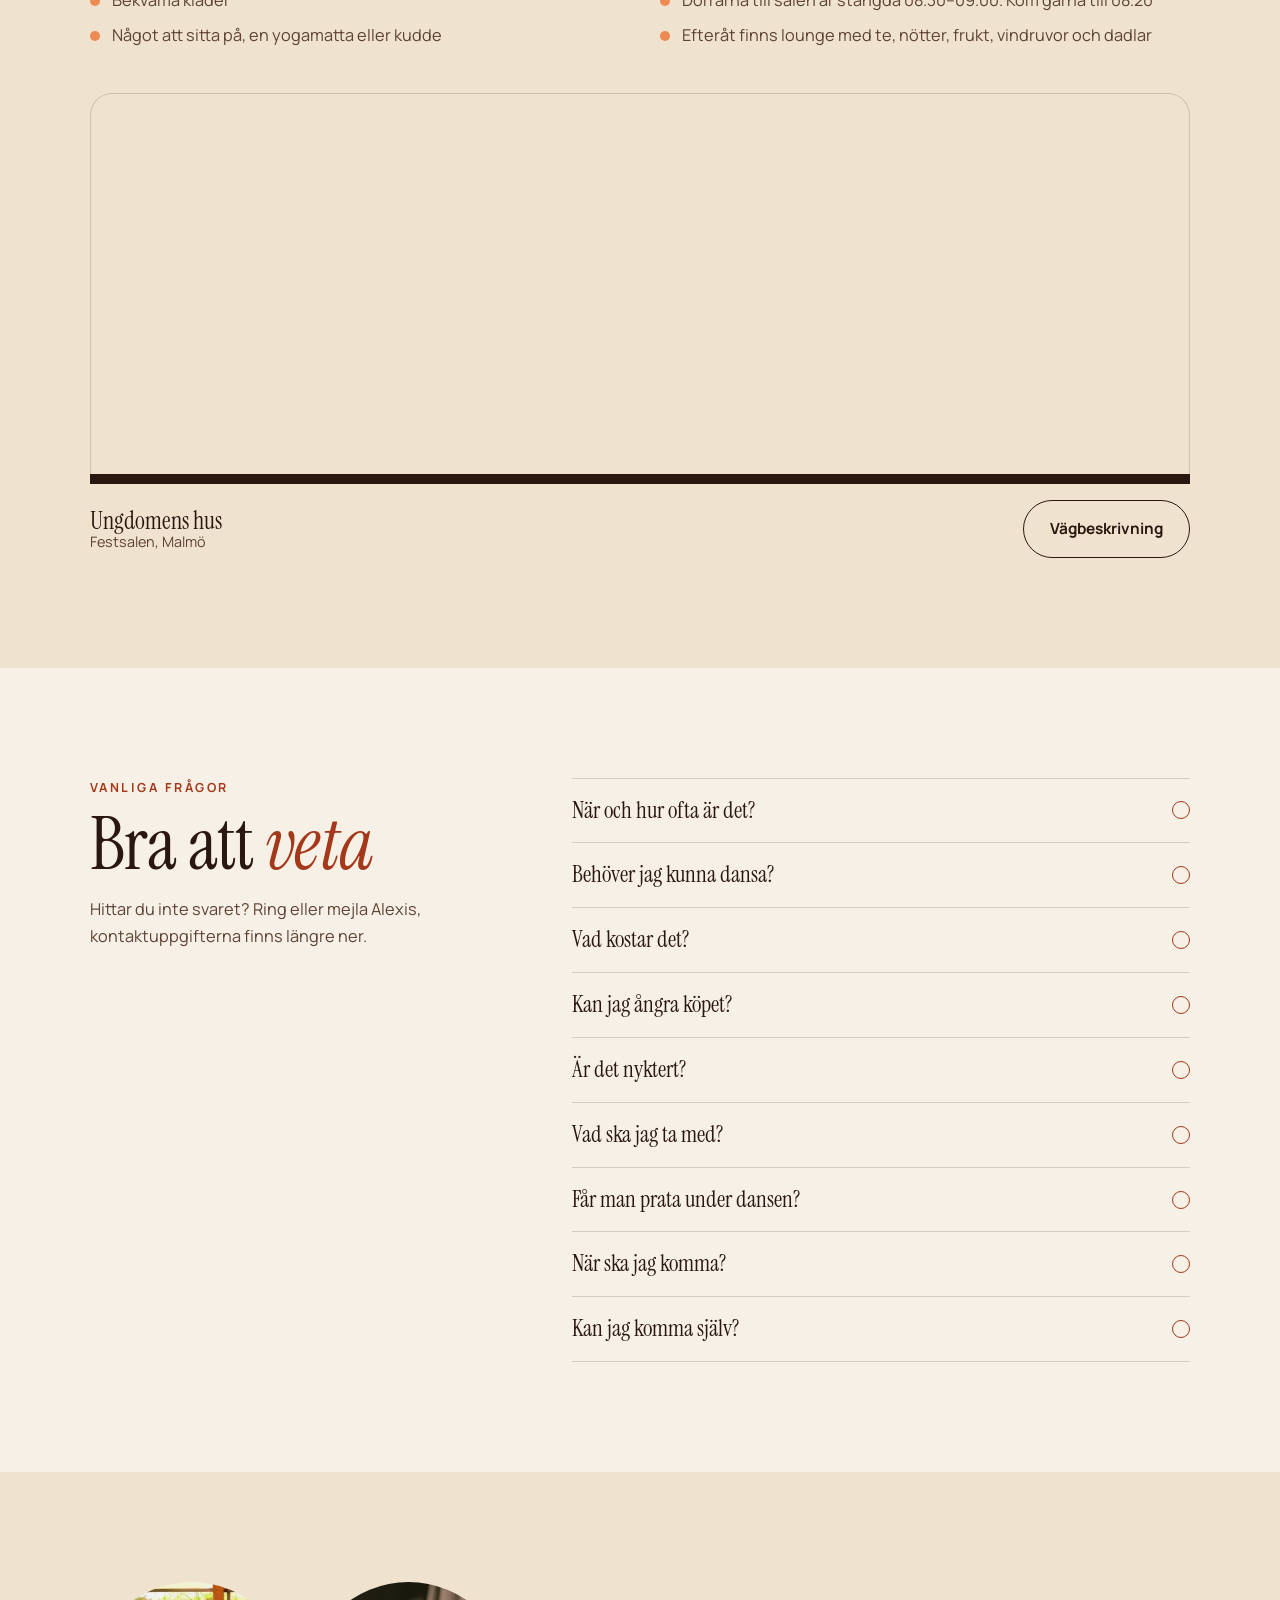
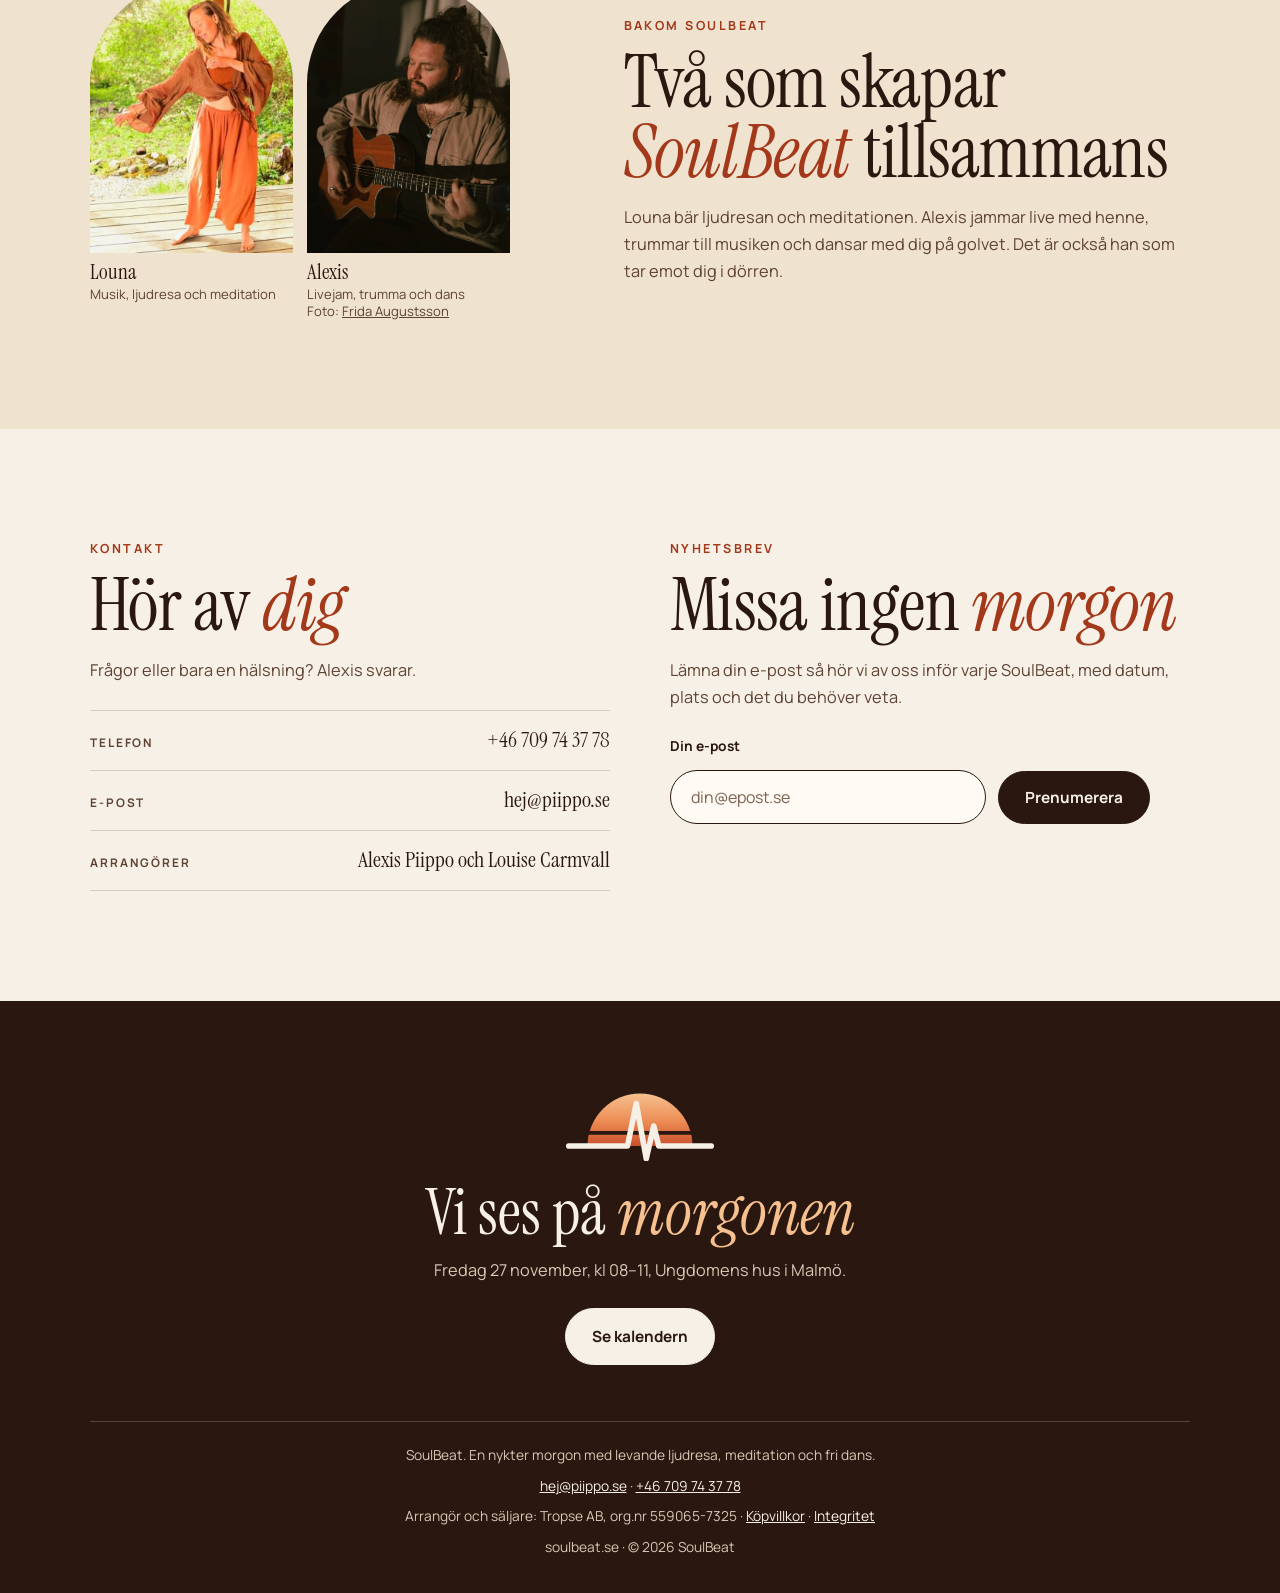
==== commit 9a14bf8e: "Tider 27 nov: bort med "kommer och går som du vill" Fyra ställen (Upplevelsen, Dans, Bra att veta, F" ====
--- a/index.html
+++ b/index.html
@@ -398,7 +398,7 @@
       <div>
         <p class="kicker">Upplevelsen</p>
         <h2 class="h2">Från landning<br>till <i>lounge</i></h2>
-        <p class="lead">En morgon kl <span class="nw">08–11</span>. Du kommer och går som du vill. Upplägget i detalj formas efter månadens tema.</p>
+        <p class="lead">En morgon kl <span class="nw">08–11</span>. Loungen öppnar 08.00 och festsalen 08.20. Kl 08.30 börjar välkomnandet och meditationen, och dörrarna till salen är stängda fram till 09.00. Dansen börjar 09.10, och 10.30 samlas vi i cirkel innan loungen. Upplägget i detalj formas efter månadens tema.</p>
       </div>
       <div class="exp-photos">
         <div class="arch small-arch"><img src="bilder/louna-gong-meditation.webp" alt="Meditation framför gong i ett ljust rum" width="1050" height="1400" loading="lazy" decoding="async" /></div>
@@ -414,7 +414,7 @@
       <li><div class="dot"><svg viewBox="0 0 46 46" aria-hidden="true"><circle cx="23" cy="23" r="21" fill="#ec8a52"/></svg></div>
         <div><span class="step">Sedan</span><h3>Meditation</h3><p>Guidad meditation med stillhet och andning.</p></div></li>
       <li><div class="dot"><svg viewBox="0 0 46 46" aria-hidden="true"><circle cx="23" cy="23" r="21" fill="#dc6c3e"/></svg></div>
-        <div><span class="step">Därefter</span><h3>Dans</h3><p>Fri dans till levande musik. Du kommer och går som du vill.</p></div></li>
+        <div><span class="step">Därefter</span><h3>Dans</h3><p>Fri dans till levande musik från 09.10. Vill du bara dansa kommer du till 09.00.</p></div></li>
       <li><div class="dot"><svg viewBox="0 0 46 46" aria-hidden="true"><circle cx="23" cy="23" r="21" fill="#c8502c"/></svg></div>
         <div><span class="step">Efteråt</span><h3>Loungen</h3><p>Vi hänger kvar, minglar och äter något gott till teet.</p></div></li>
     </ol>
@@ -533,7 +533,7 @@
         <h3>Bra att veta</h3>
         <ul>
           <li><span class="sun-dot"></span>Vi pratar inte under dansen</li>
-          <li><span class="sun-dot"></span>Kom och gå som du vill mellan 08 och 11</li>
+          <li><span class="sun-dot"></span>Dörrarna till salen är stängda 08.30–09.00. Kom gärna till 08.20</li>
           <li><span class="sun-dot"></span>Efteråt finns lounge med te, nötter, frukt, vindruvor och dadlar</li>
         </ul>
       </div>
@@ -571,7 +571,7 @@
       <details><summary>Är det nyktert?</summary><p>Ja, helt nyktert. Energin kommer från musiken, rörelsen och gemenskapen.</p></details>
       <details><summary>Vad ska jag ta med?</summary><p>Vattenflaska, bekväma kläder och något att sitta på, en yogamatta eller kudde.</p></details>
       <details><summary>Får man prata under dansen?</summary><p>Nej, vi pratar inte under själva dansen. Det är ett tryggt rum för eget utforskande. Efteråt hänger vi kvar och pratar i loungen.</p></details>
-      <details><summary>Måste jag stanna hela tiden?</summary><p>Nej, du kommer och går som du vill mellan 08 och 11. Upplägget i detalj formas efter månadens tema.</p></details>
+      <details><summary>När ska jag komma?</summary><p>Loungen öppnar 08.00 och festsalen 08.20. Dörrarna till salen stängs 08.30 och öppnas igen 09.00, så kom gärna till 08.20. Vill du bara dansa kommer du till 09.00, och efter det stannar du så länge du vill.</p></details>
       <details><summary>Kan jag komma själv?</summary><p>Absolut. Du behöver inte känna någon. Efter dansen finns loungen med te, nötter, frukt, vindruvor och dadlar, och där är det lätt att mötas.</p></details>
     </div>
   </div>
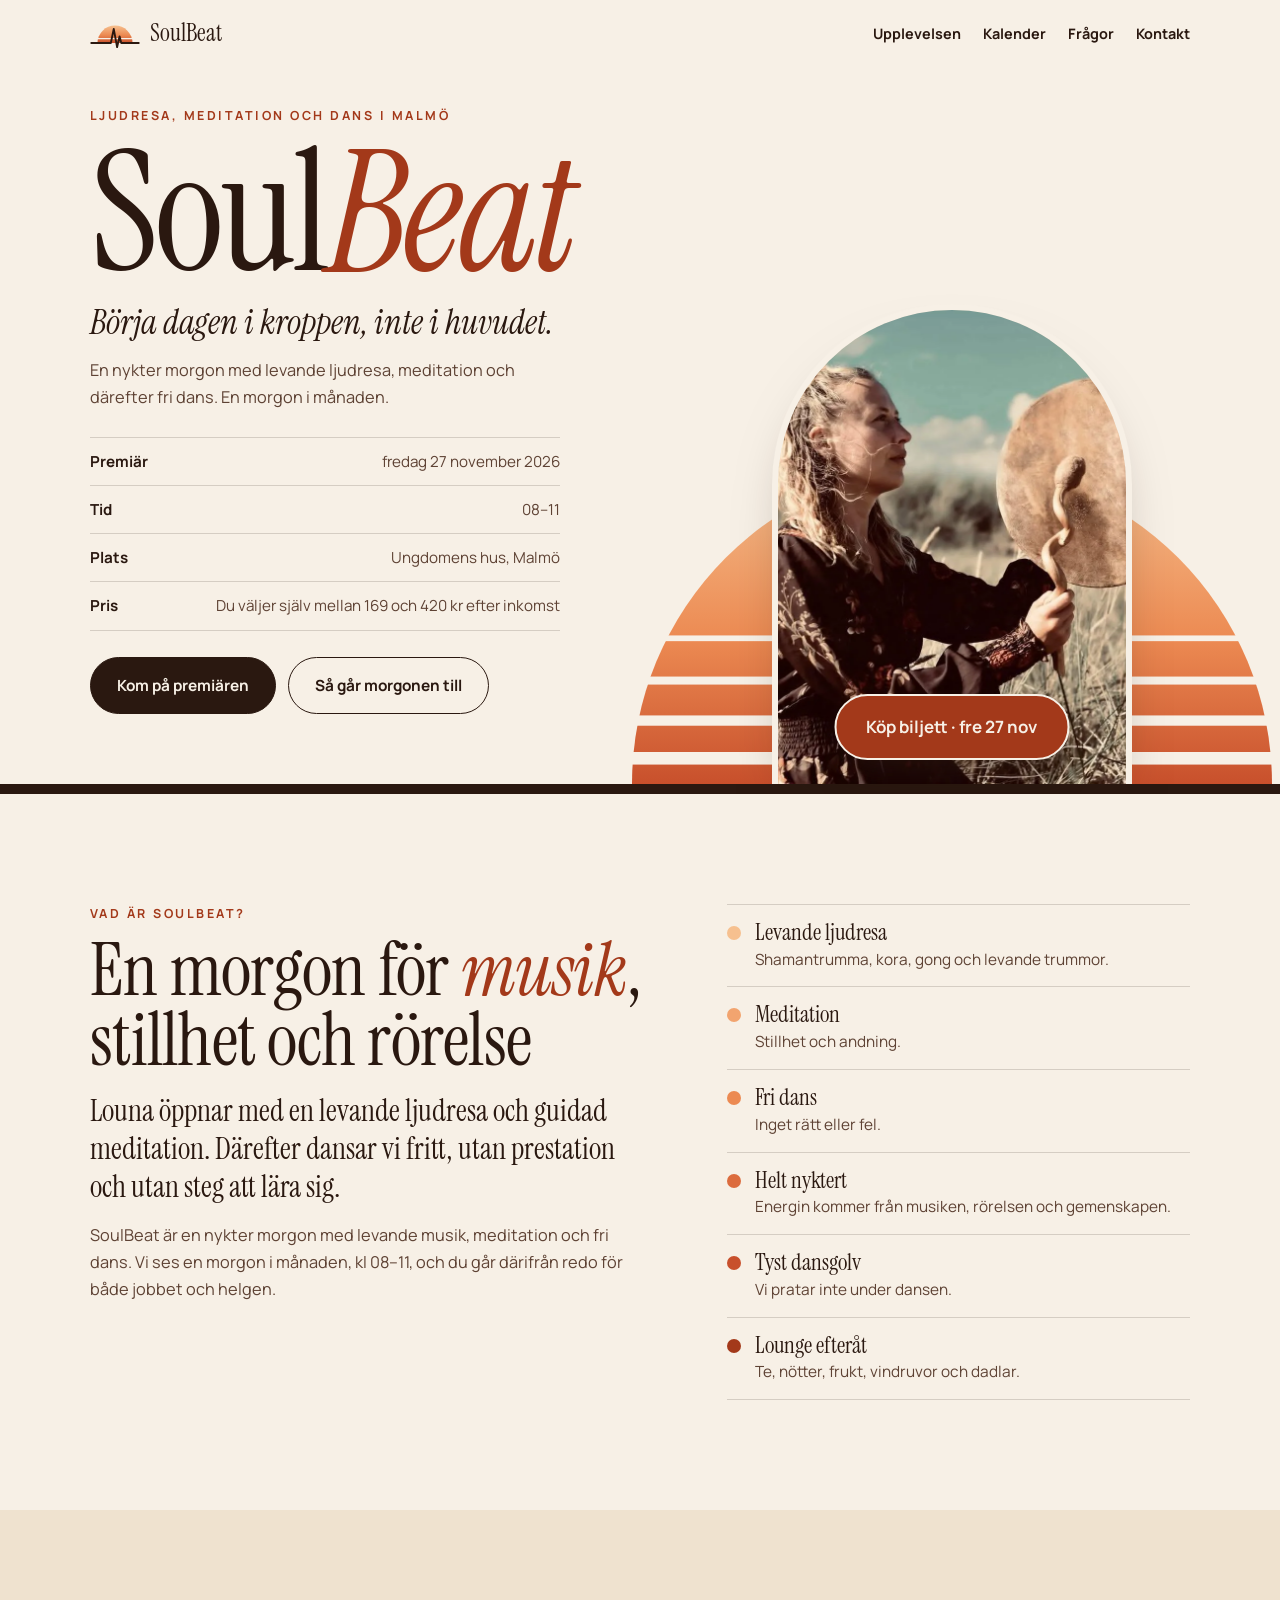
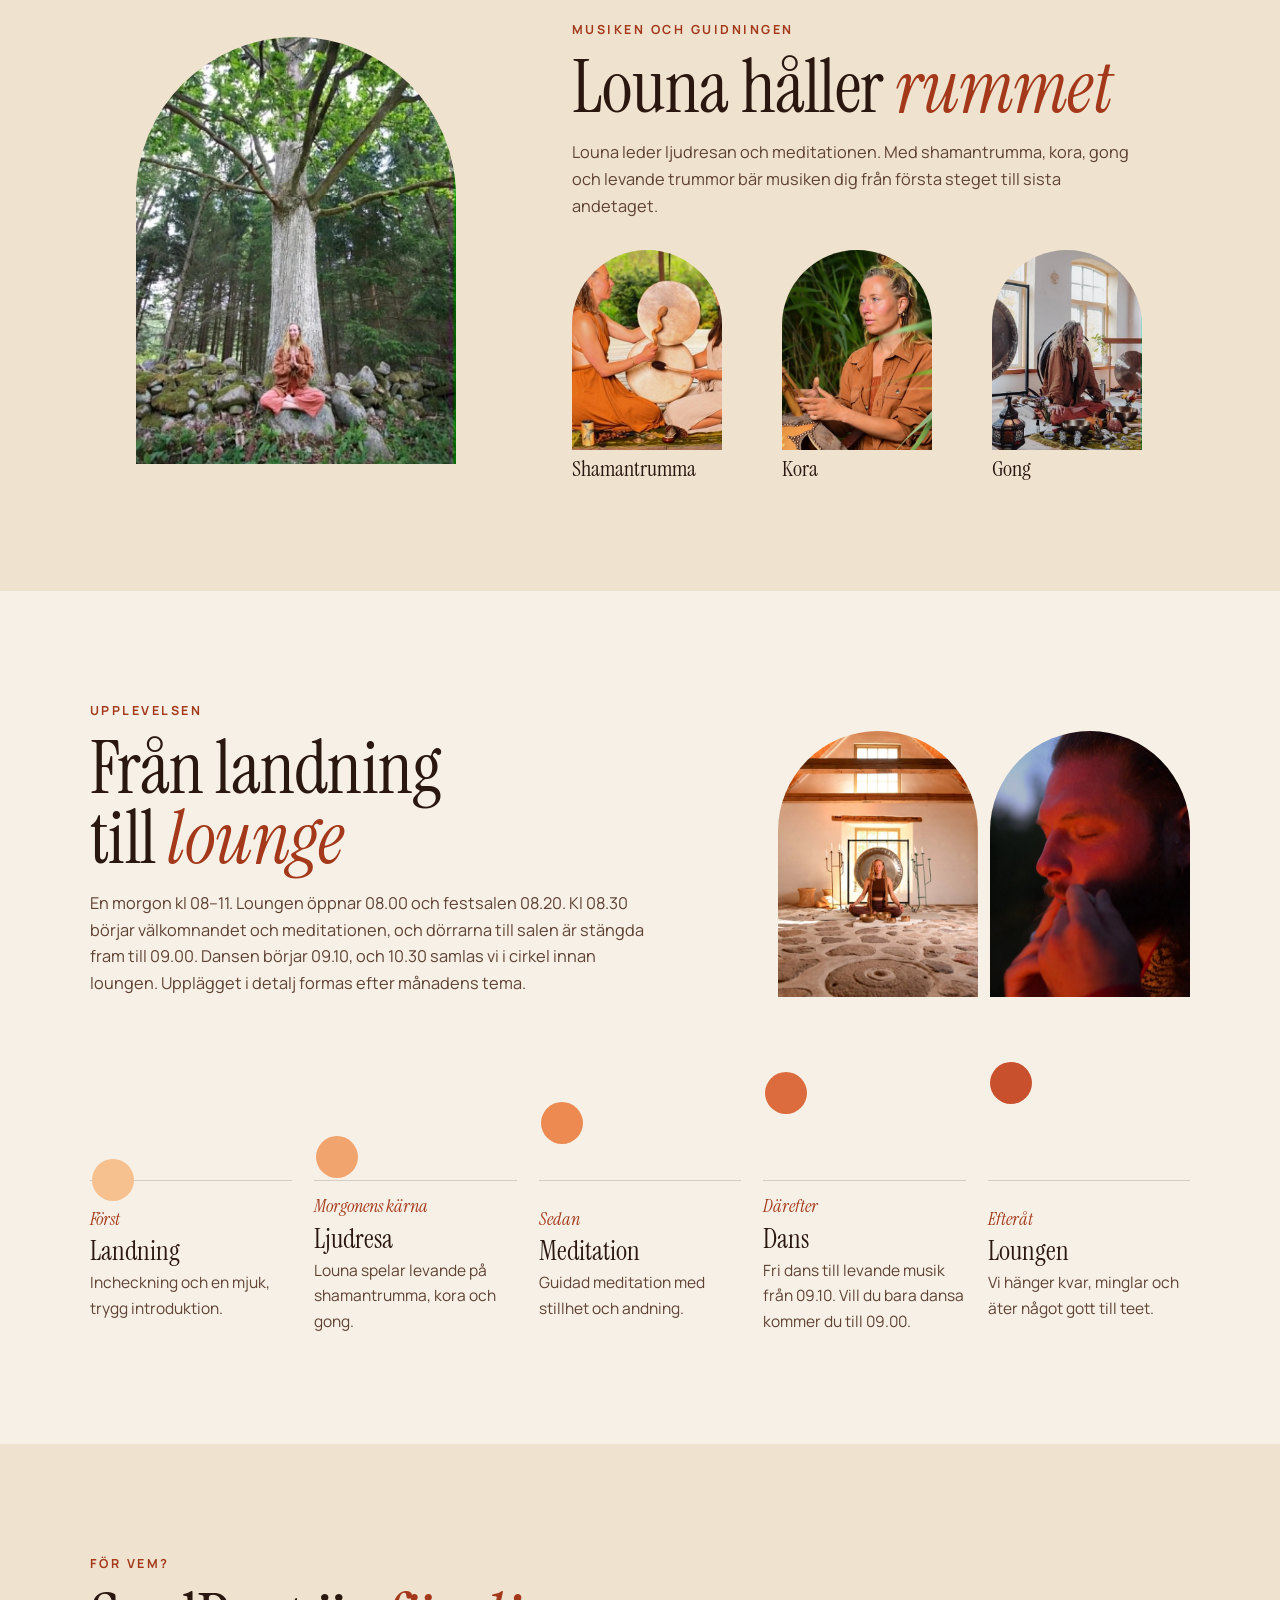
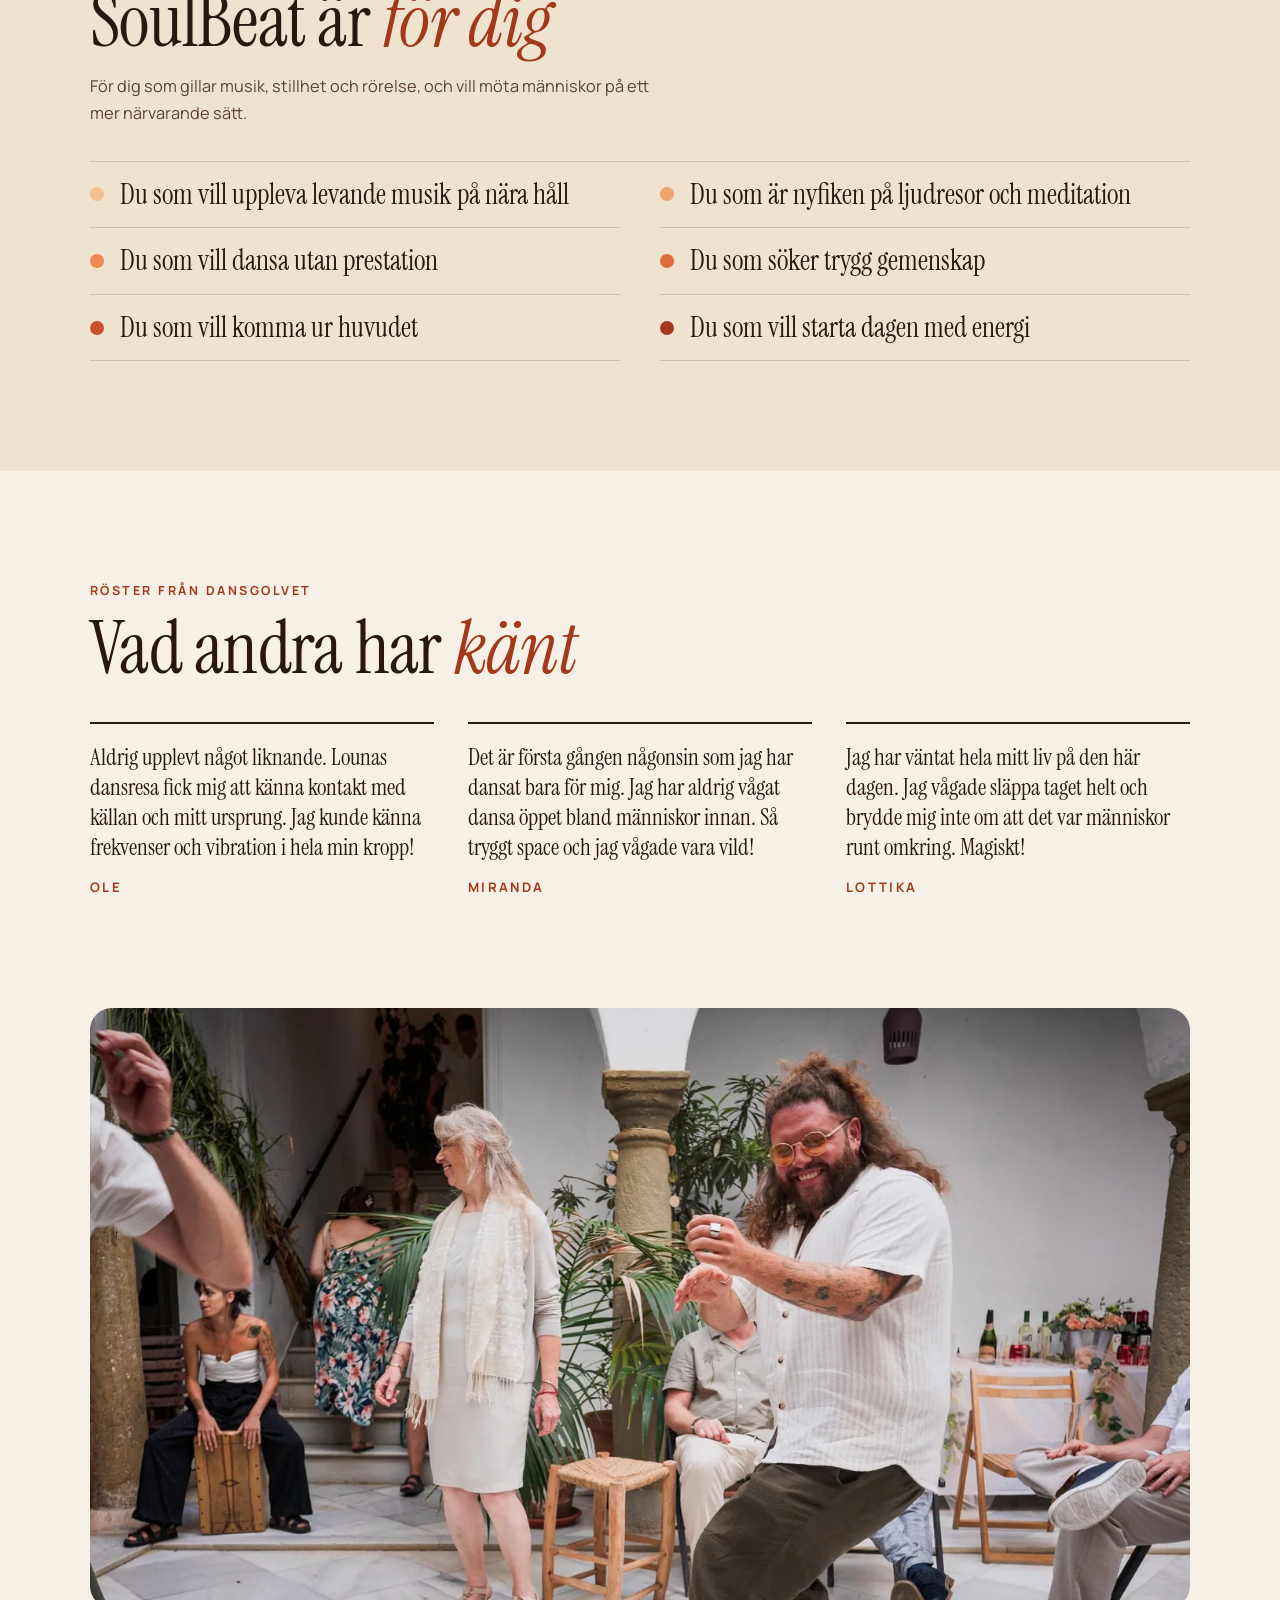
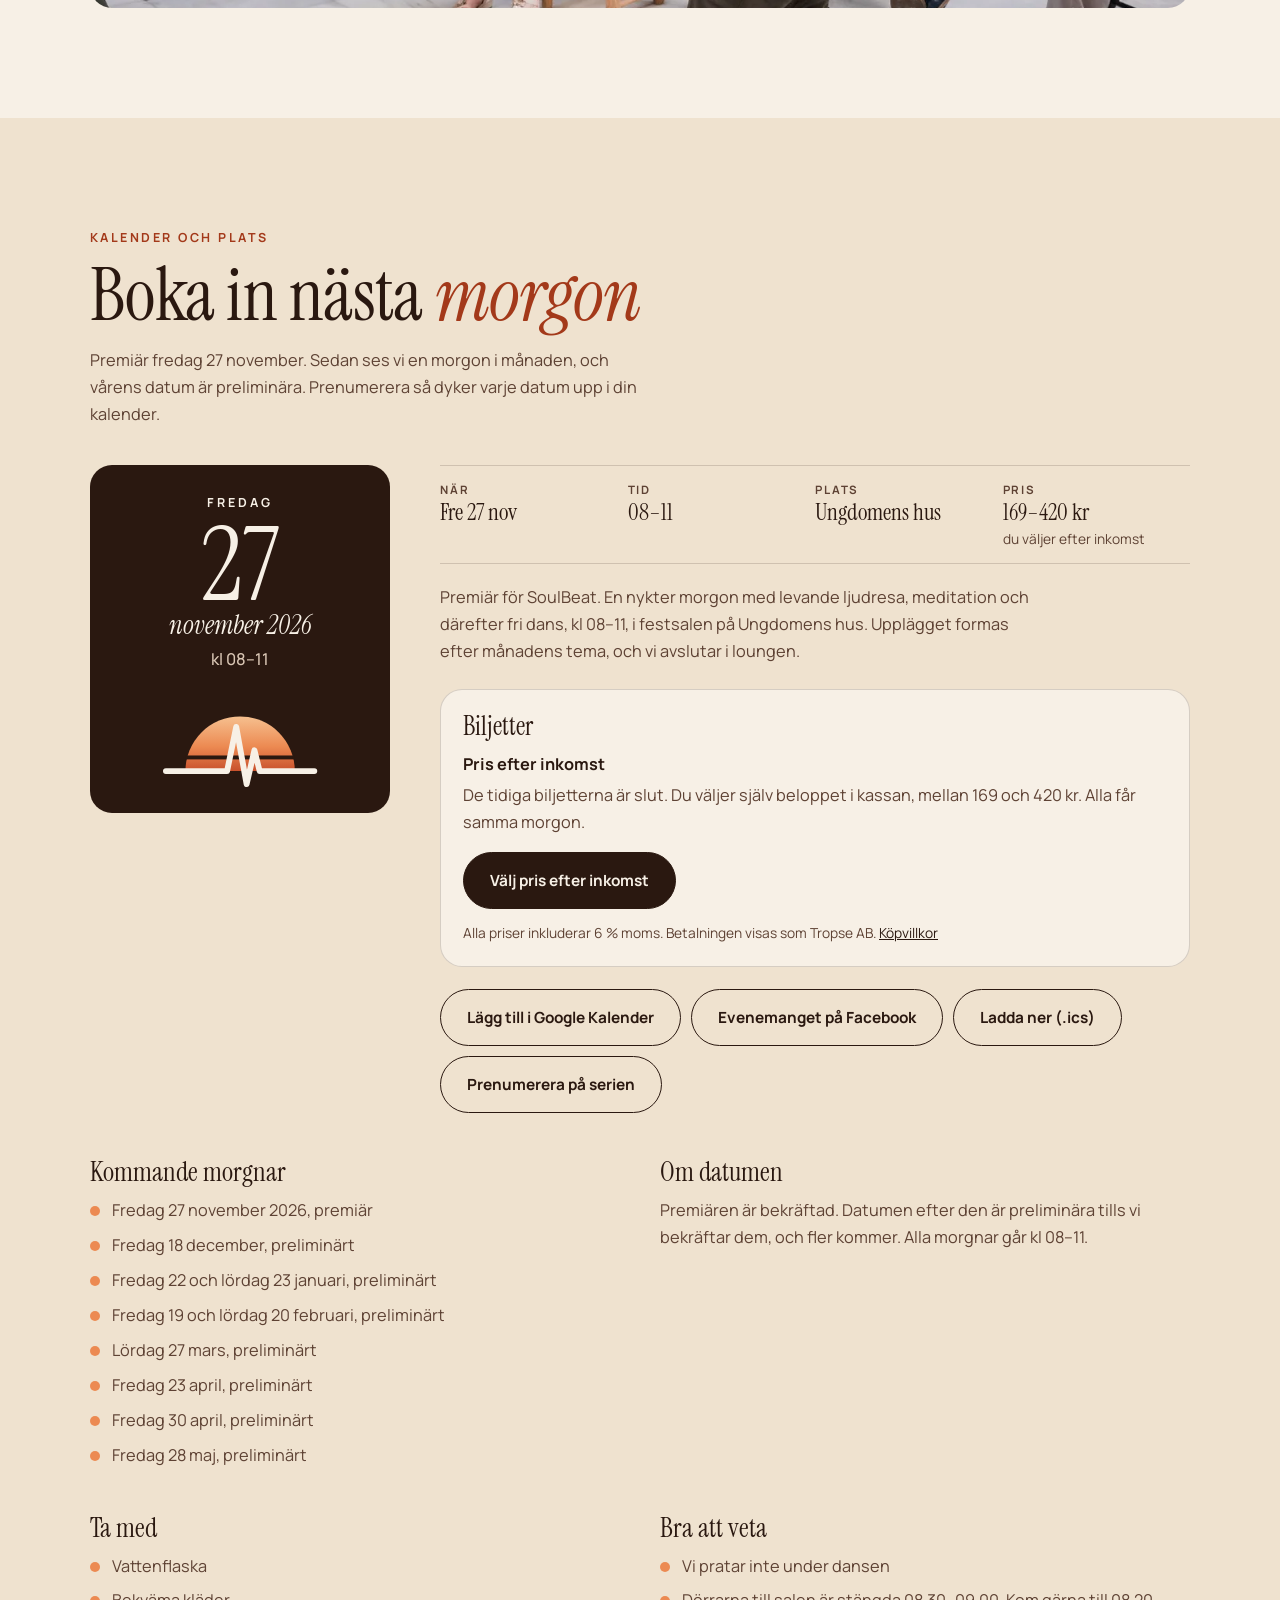
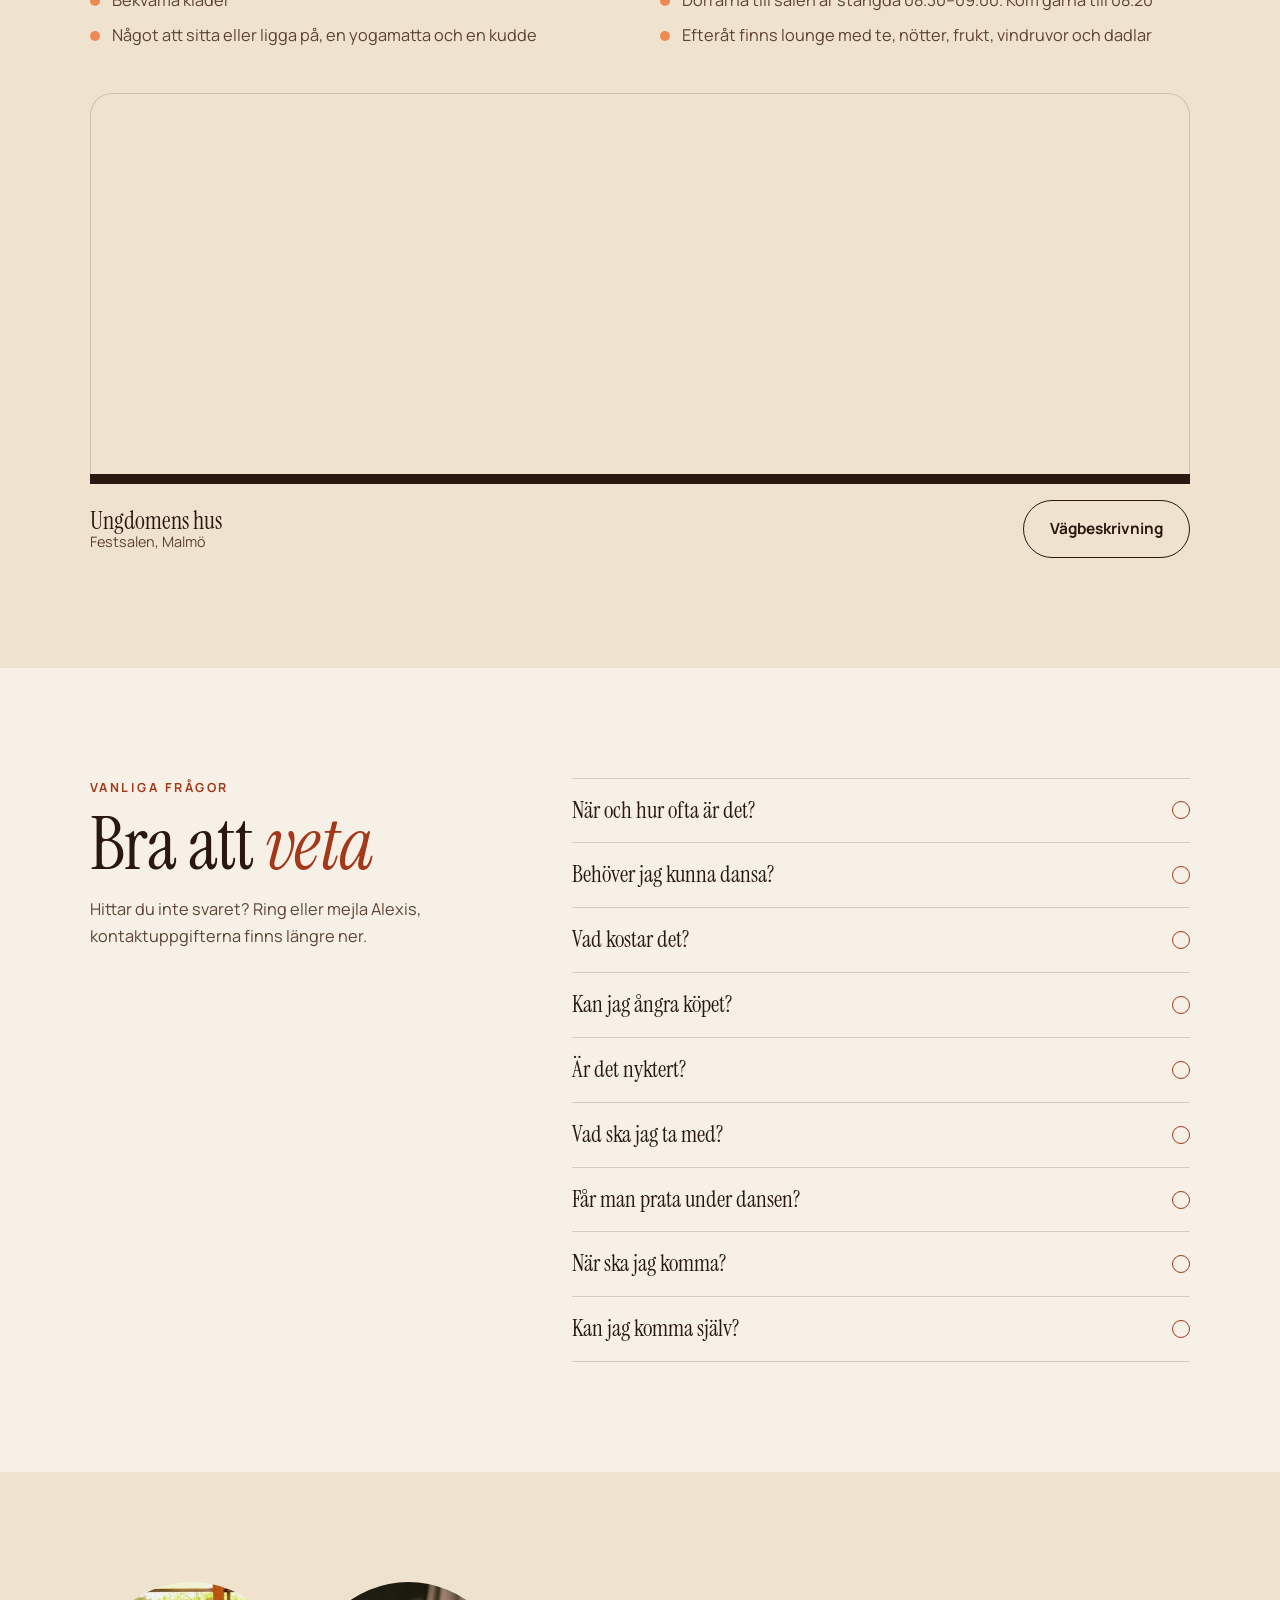
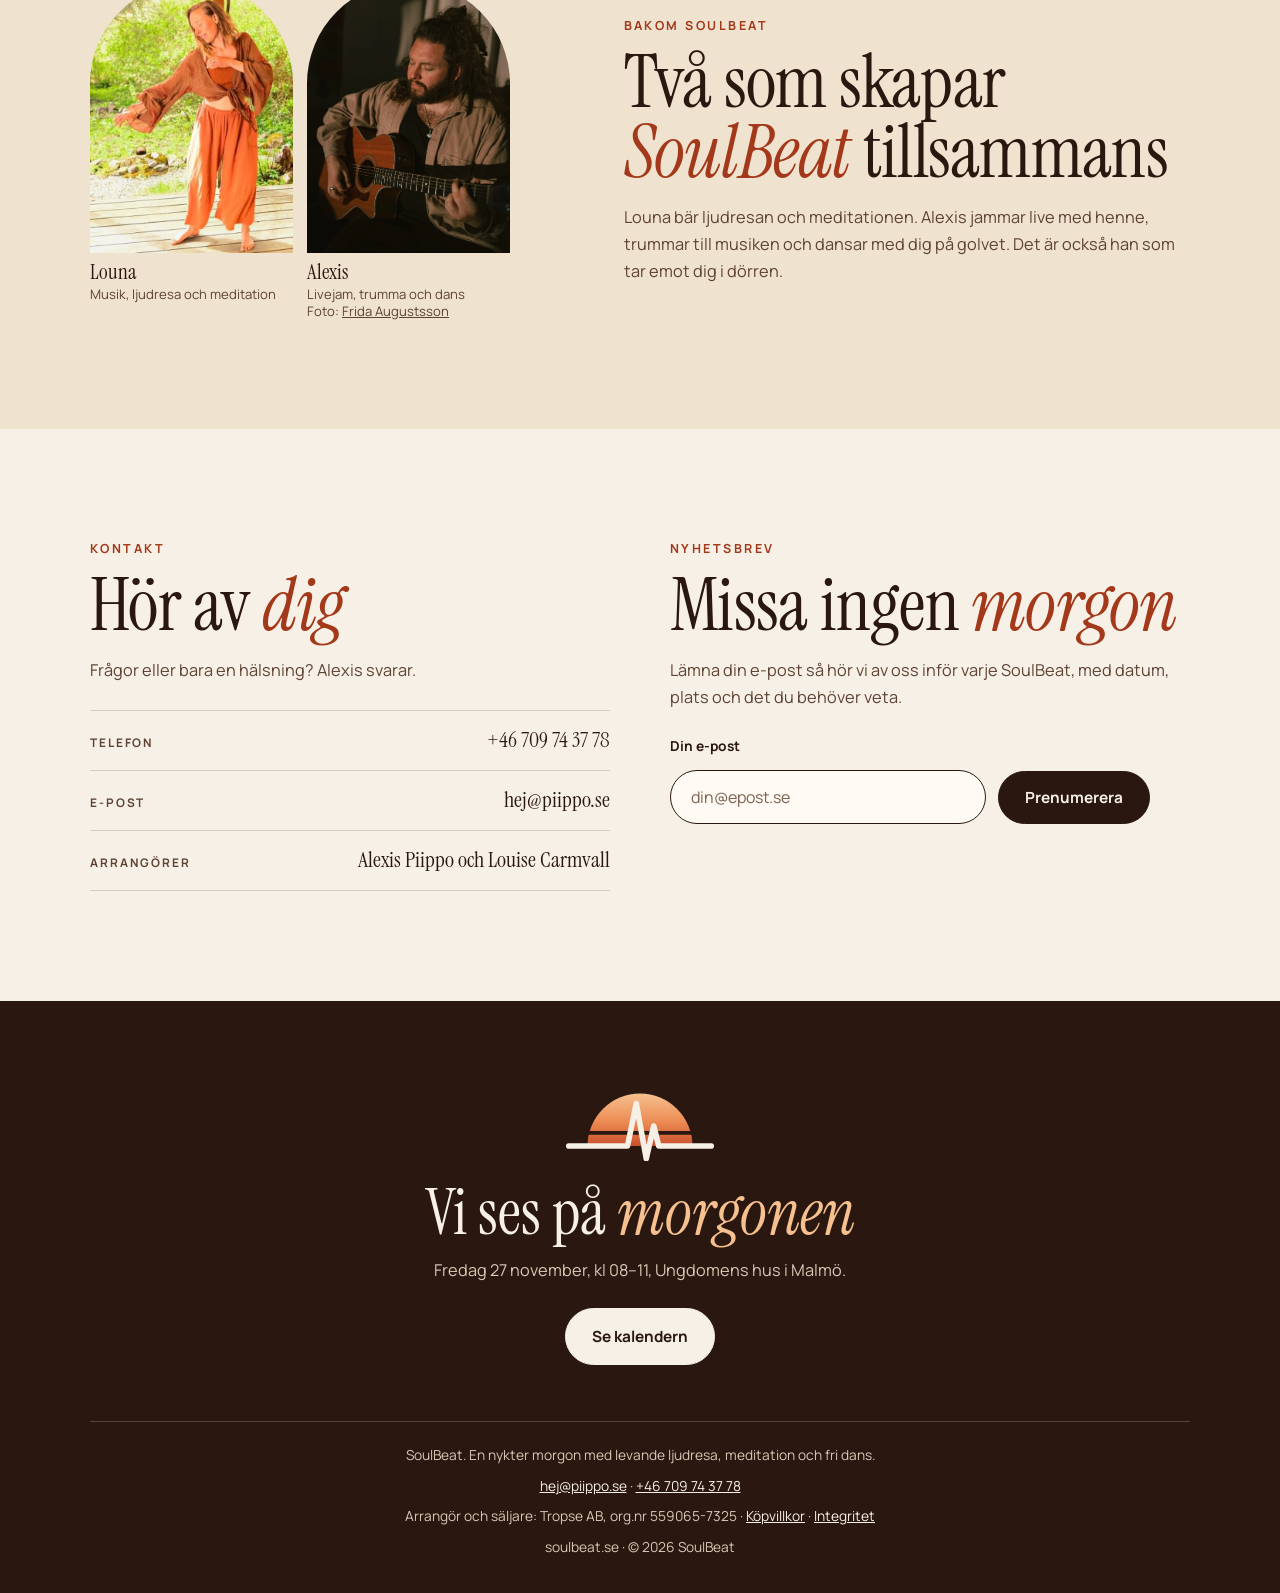
==== commit b6d29898: "Merge bab7584aaf1b2bc84831bd60ea537e5b42081b12 into 09da8f513f70d95002800e76311f21c6f084b196" ====
--- a/index.html
+++ b/index.html
@@ -526,7 +526,7 @@
         <ul>
           <li><span class="sun-dot"></span>Vattenflaska</li>
           <li><span class="sun-dot"></span>Bekväma kläder</li>
-          <li><span class="sun-dot"></span>Något att sitta på, en yogamatta eller kudde</li>
+          <li><span class="sun-dot"></span>Något att sitta eller ligga på, en yogamatta och en kudde</li>
         </ul>
       </div>
       <div>
@@ -569,7 +569,7 @@
       </details>
       <details><summary>Kan jag ångra köpet?</summary><p>Ångerrätten gäller inte biljetter till ett evenemang med fast datum. Vad som gäller vid återbud, och om vi skulle ställa in, står i <a href="kopvillkor.html">köpvillkoren</a>.</p></details>
       <details><summary>Är det nyktert?</summary><p>Ja, helt nyktert. Energin kommer från musiken, rörelsen och gemenskapen.</p></details>
-      <details><summary>Vad ska jag ta med?</summary><p>Vattenflaska, bekväma kläder och något att sitta på, en yogamatta eller kudde.</p></details>
+      <details><summary>Vad ska jag ta med?</summary><p>Vattenflaska, bekväma kläder och något att sitta eller ligga på, till exempel en yogamatta och en kudde.</p></details>
       <details><summary>Får man prata under dansen?</summary><p>Nej, vi pratar inte under själva dansen. Det är ett tryggt rum för eget utforskande. Efteråt hänger vi kvar och pratar i loungen.</p></details>
       <details><summary>När ska jag komma?</summary><p>Loungen öppnar 08.00 och festsalen 08.20. Dörrarna till salen stängs 08.30 och öppnas igen 09.00, så kom gärna till 08.20. Vill du bara dansa kommer du till 09.00, och efter det stannar du så länge du vill.</p></details>
       <details><summary>Kan jag komma själv?</summary><p>Absolut. Du behöver inte känna någon. Efter dansen finns loungen med te, nötter, frukt, vindruvor och dadlar, och där är det lätt att mötas.</p></details>
